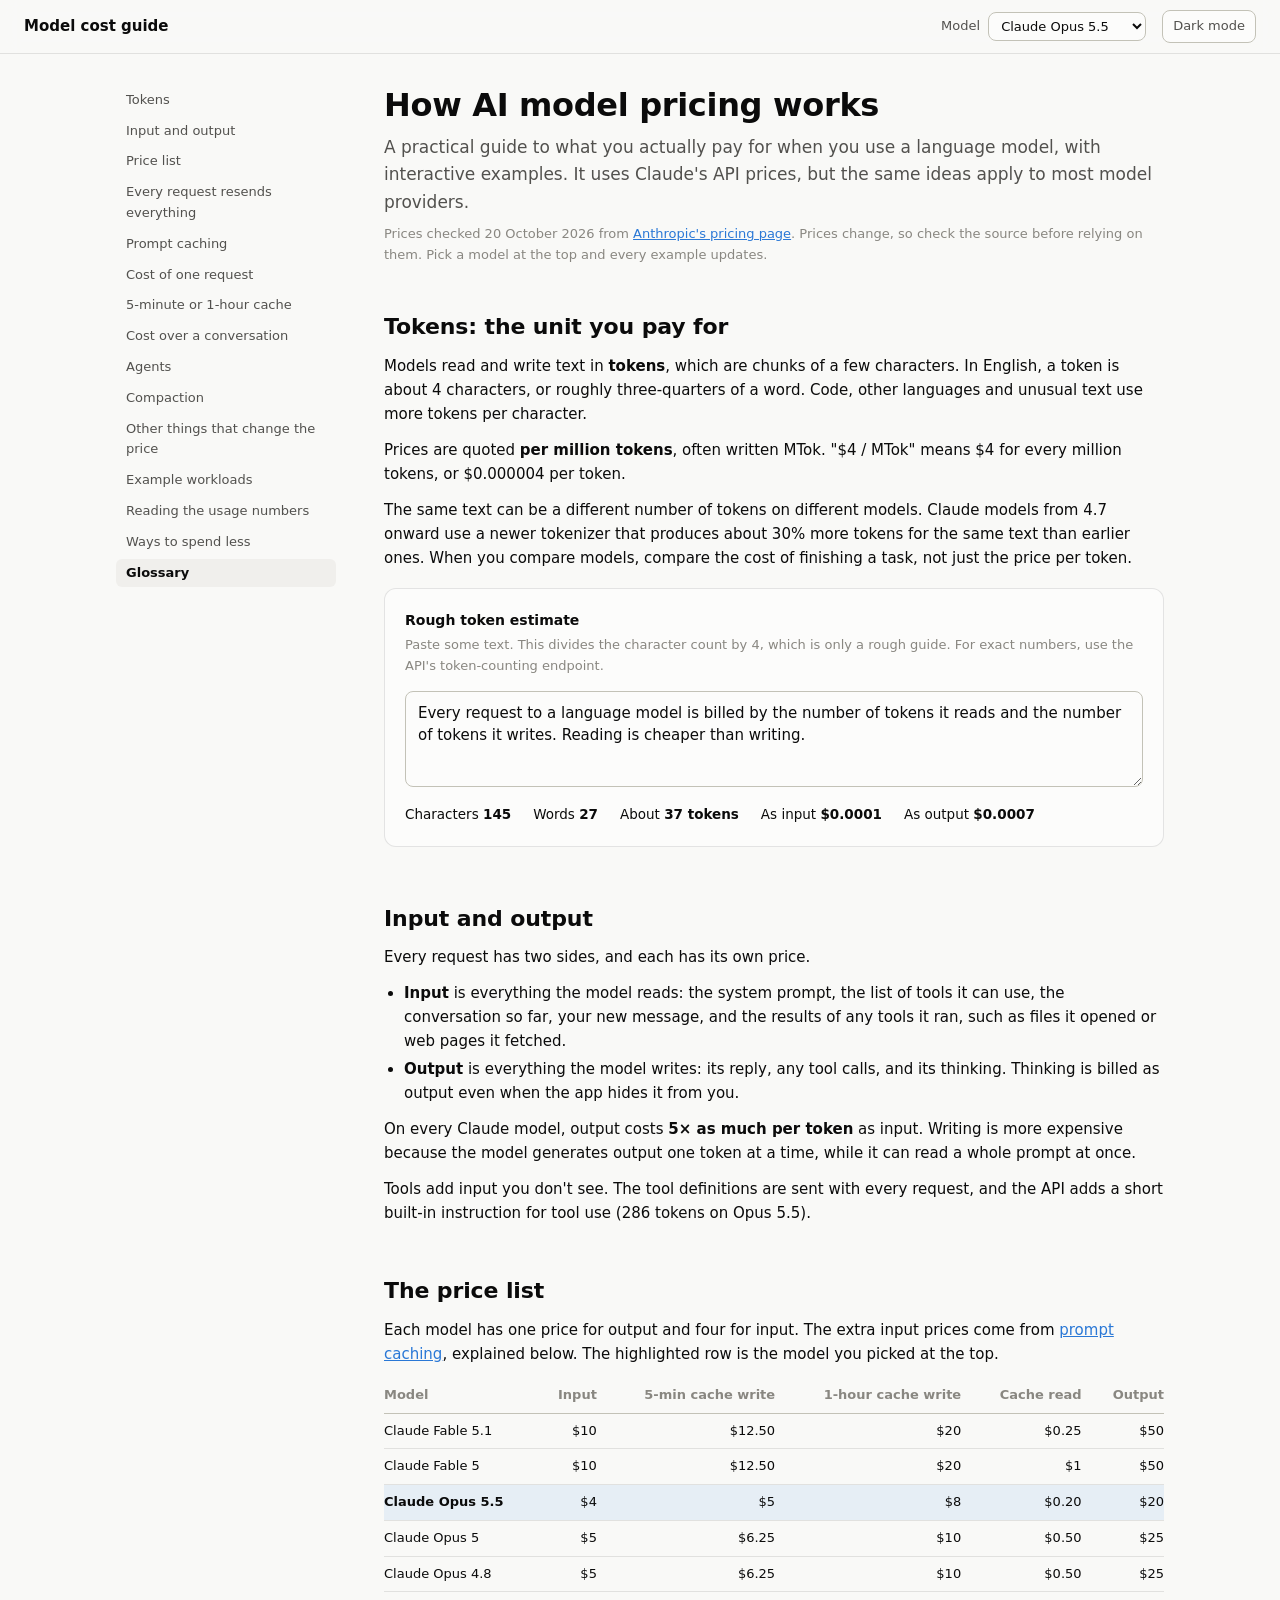
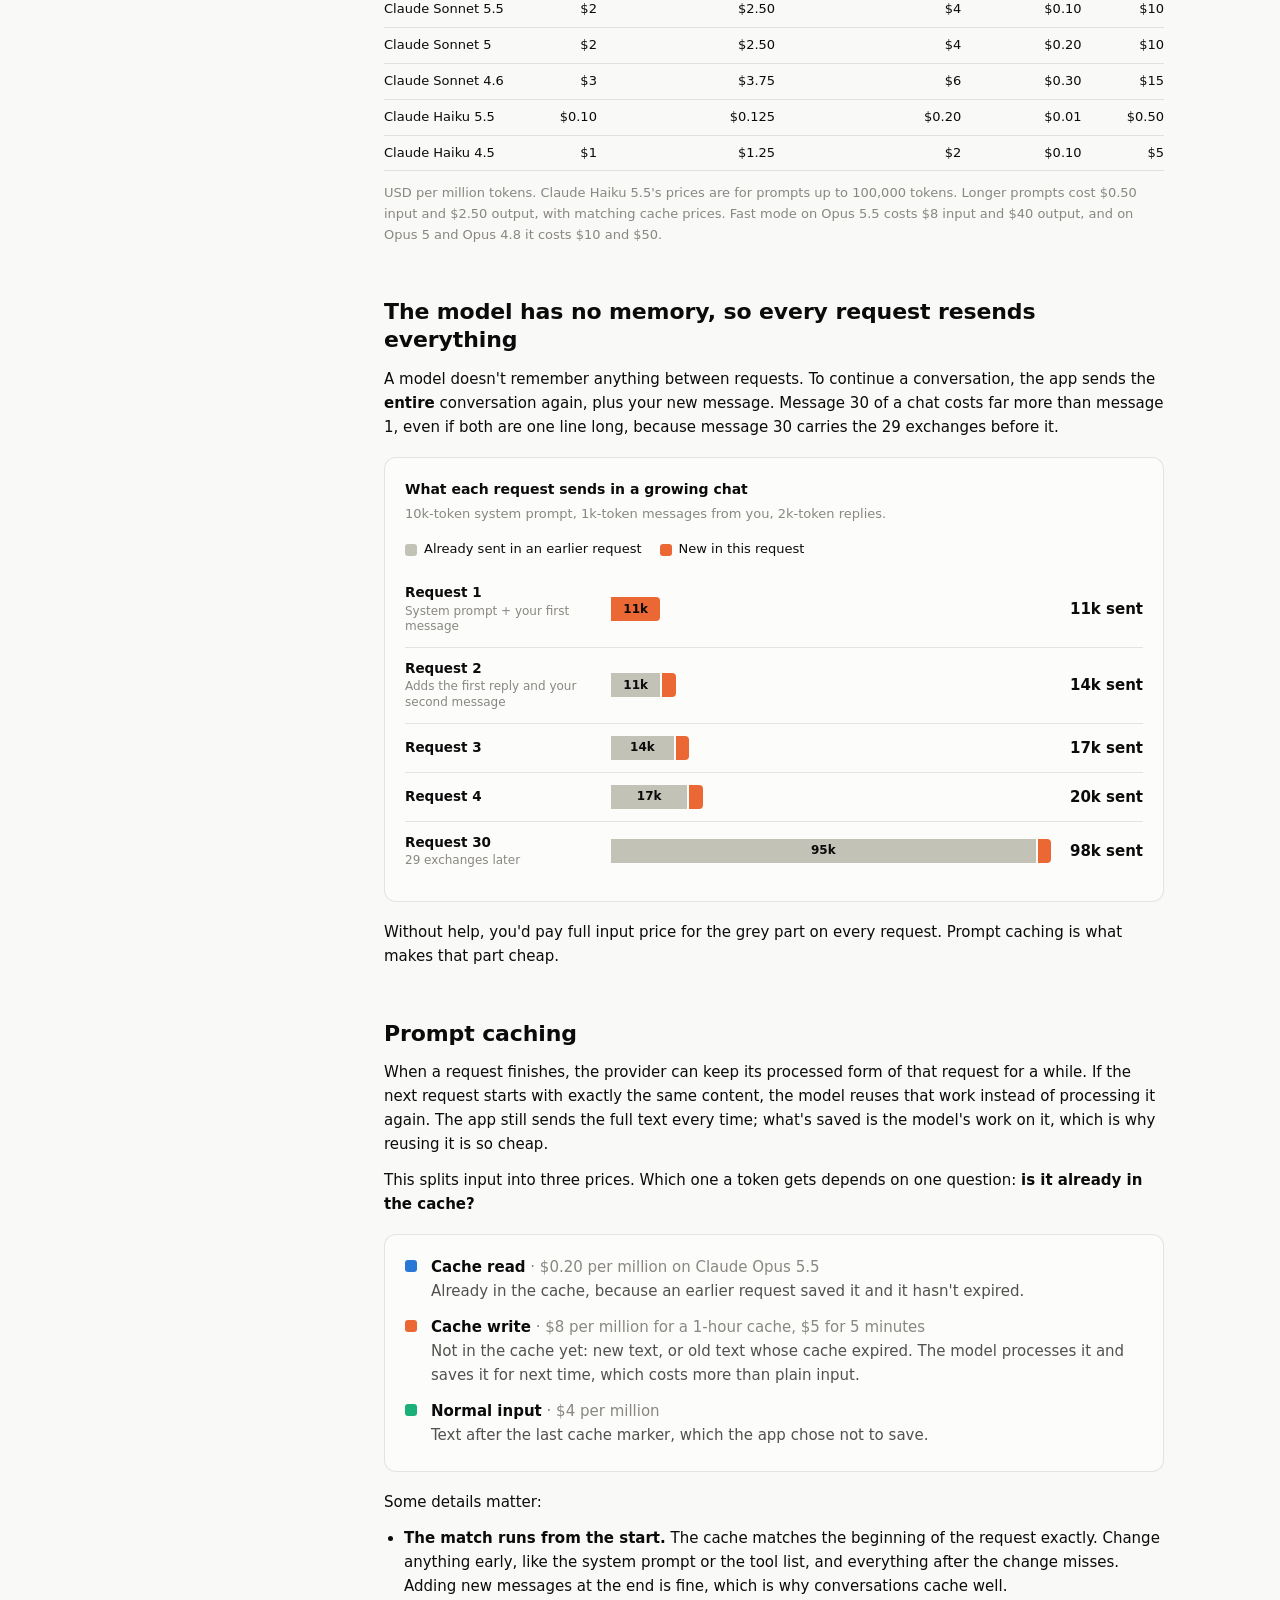
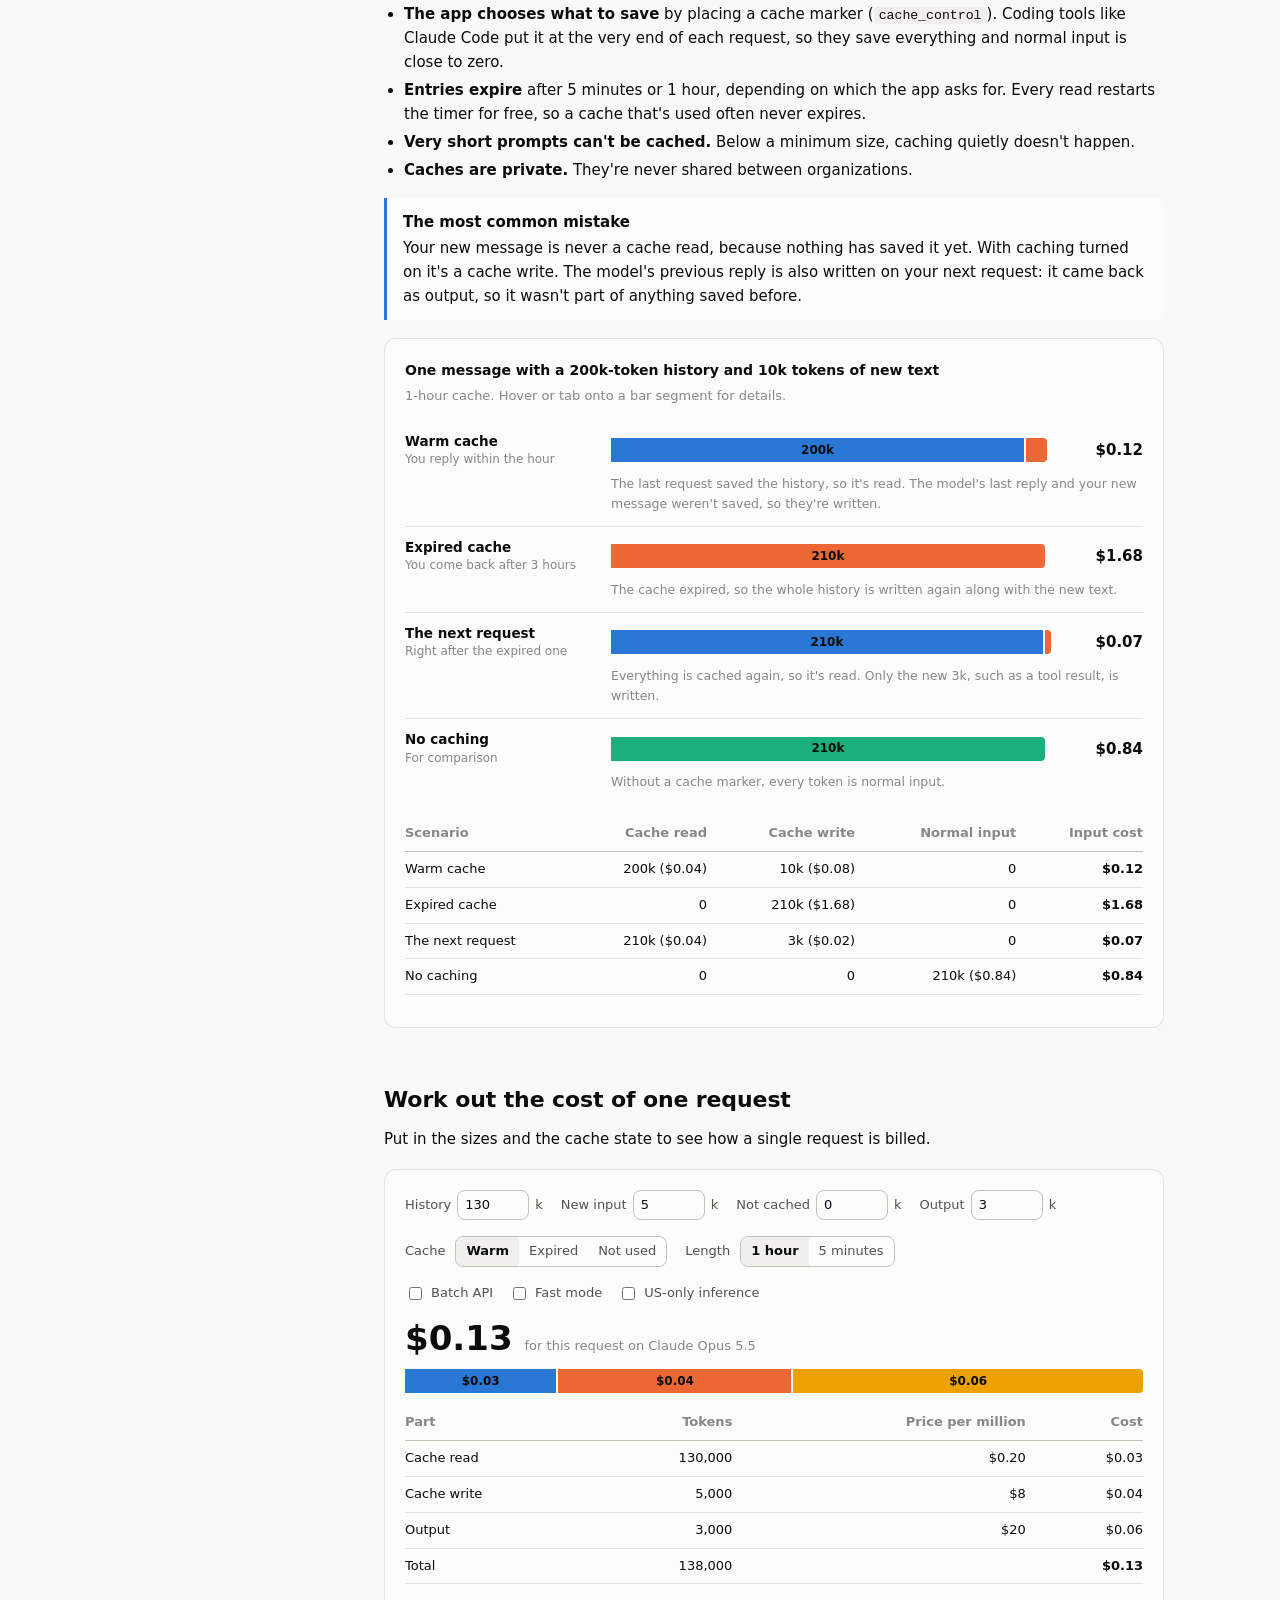
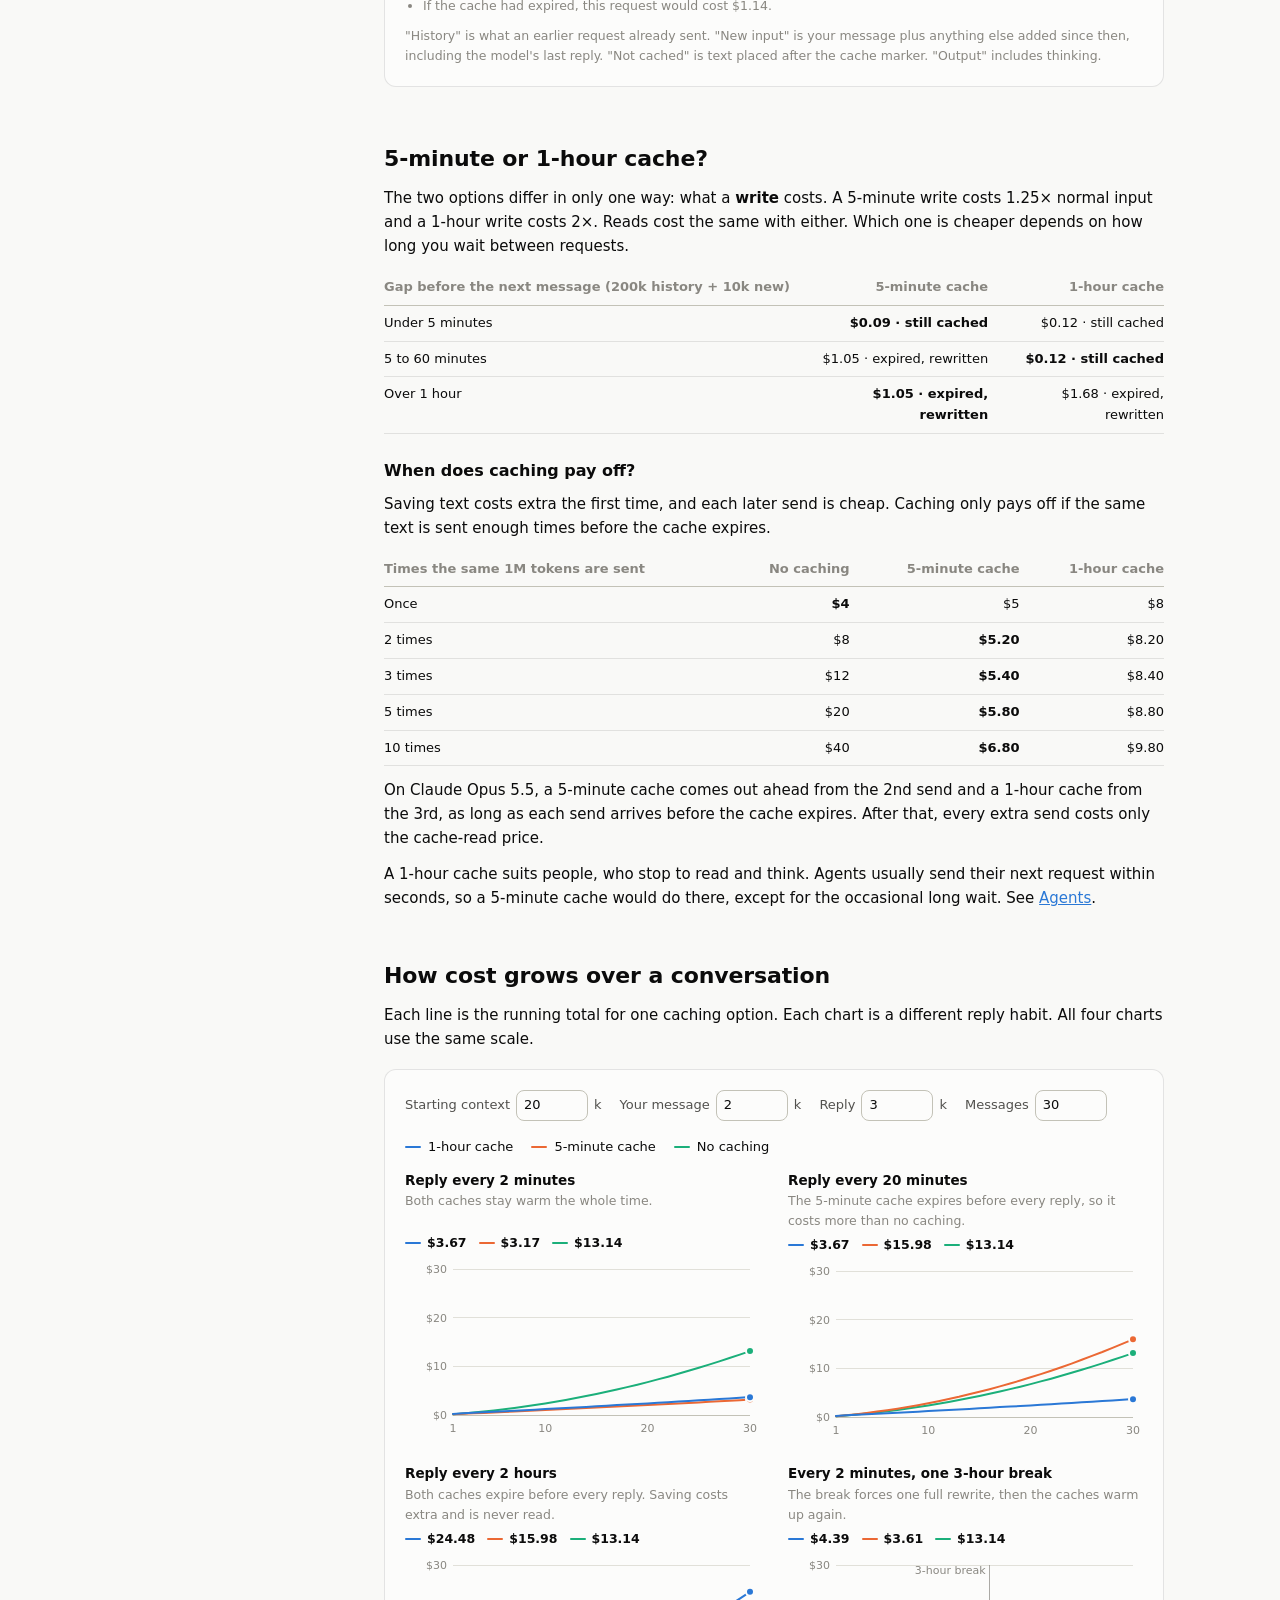
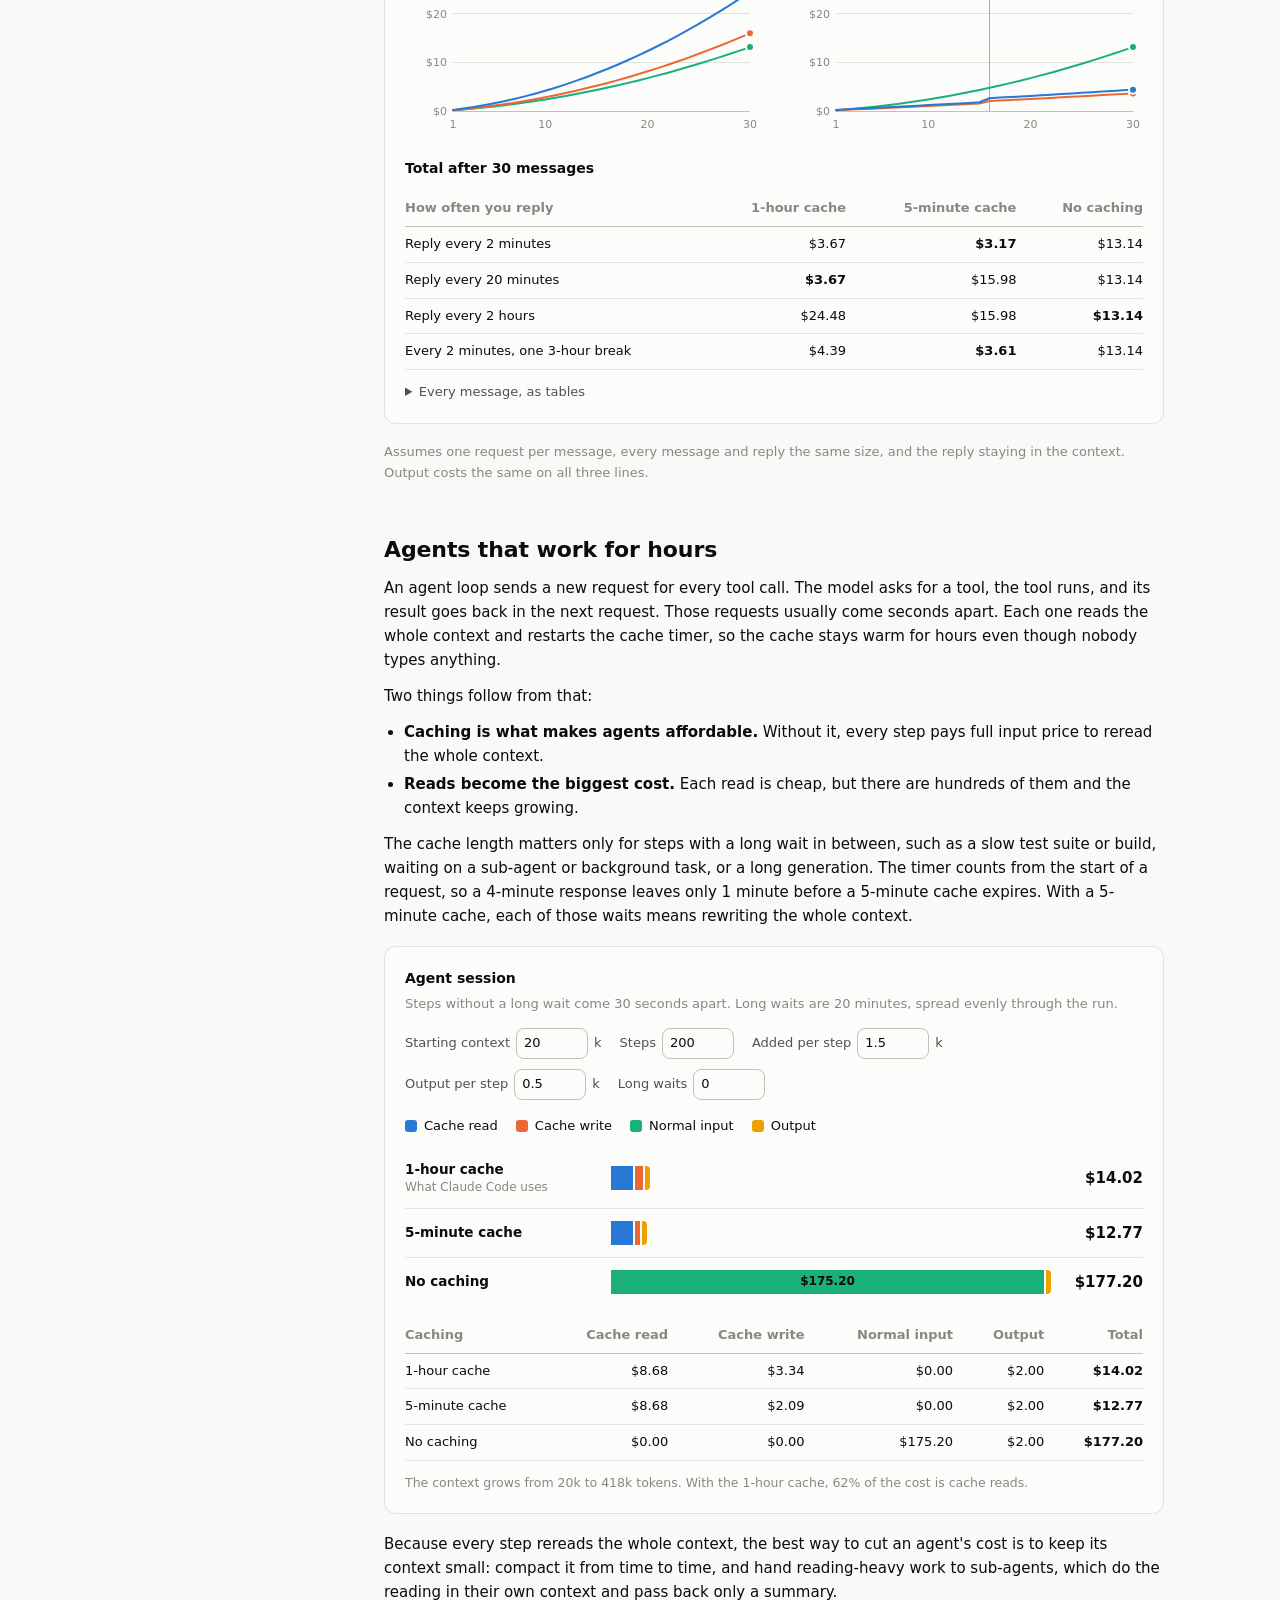
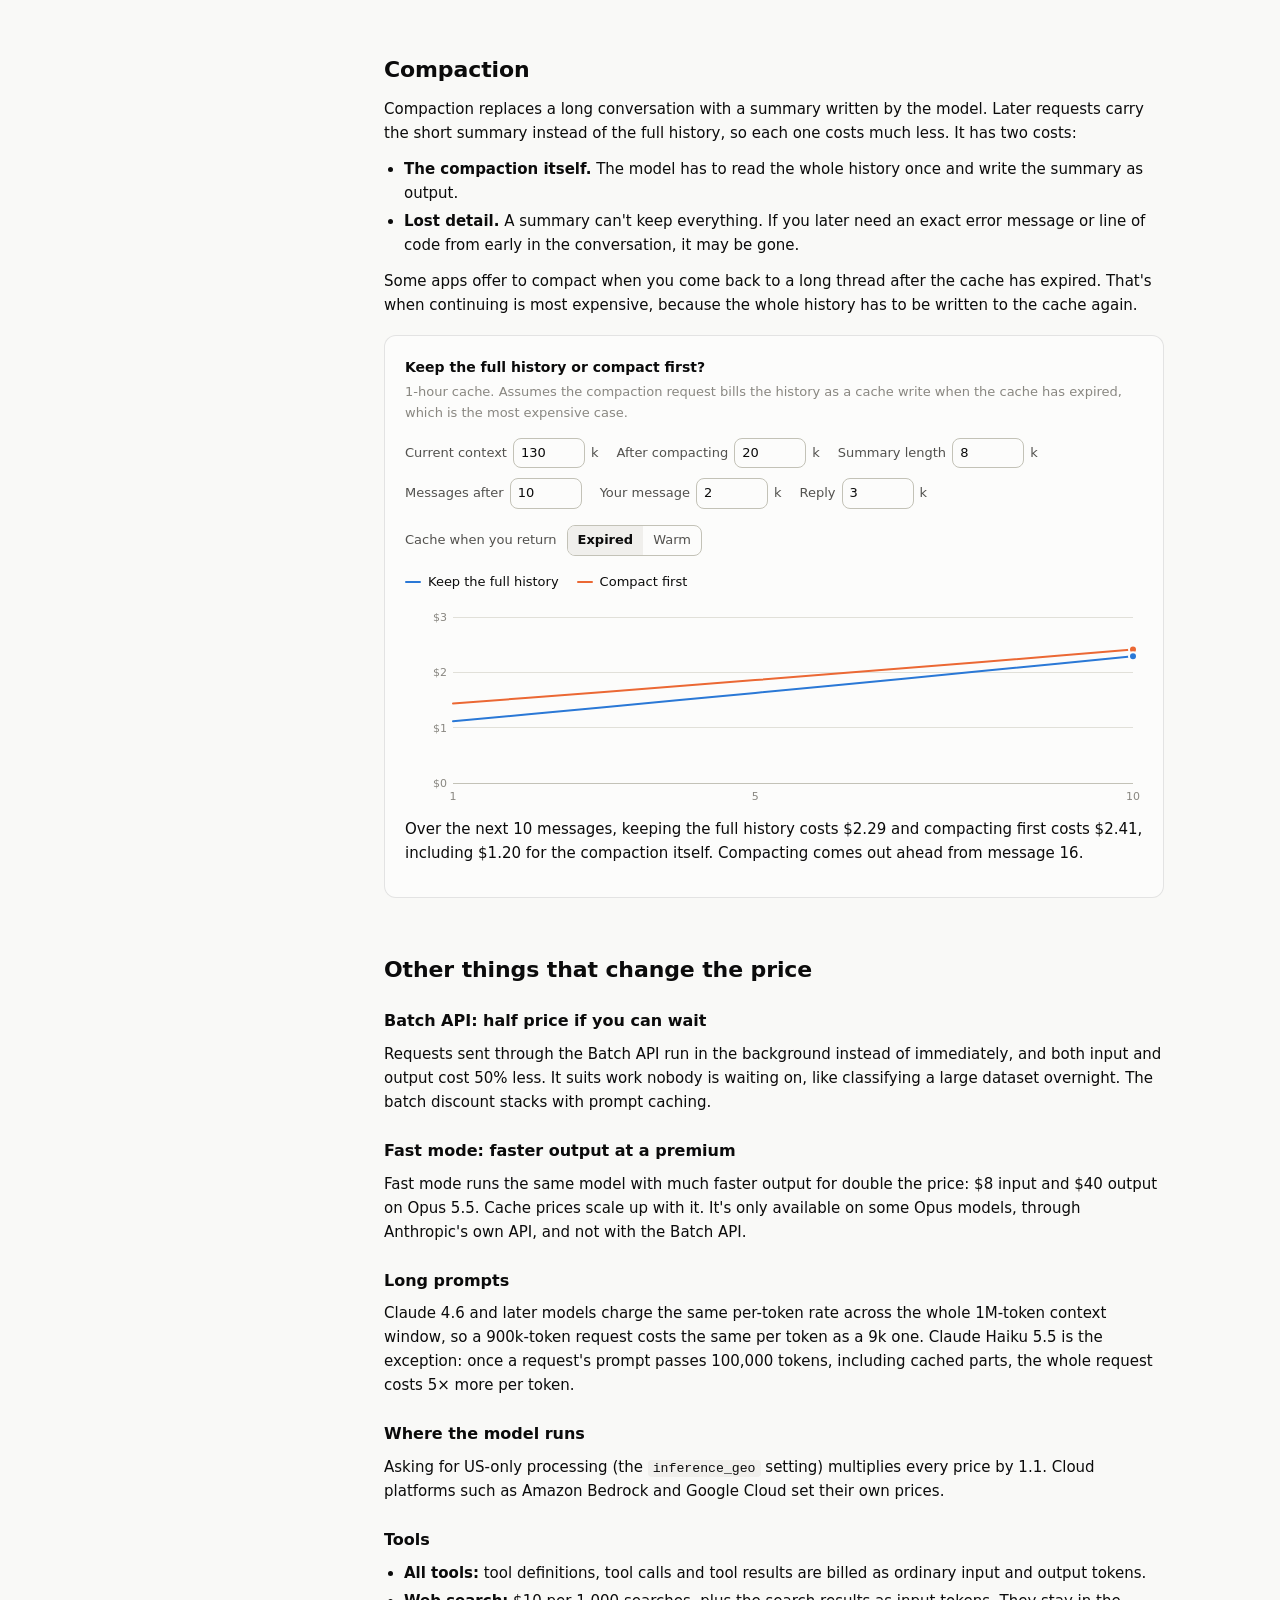
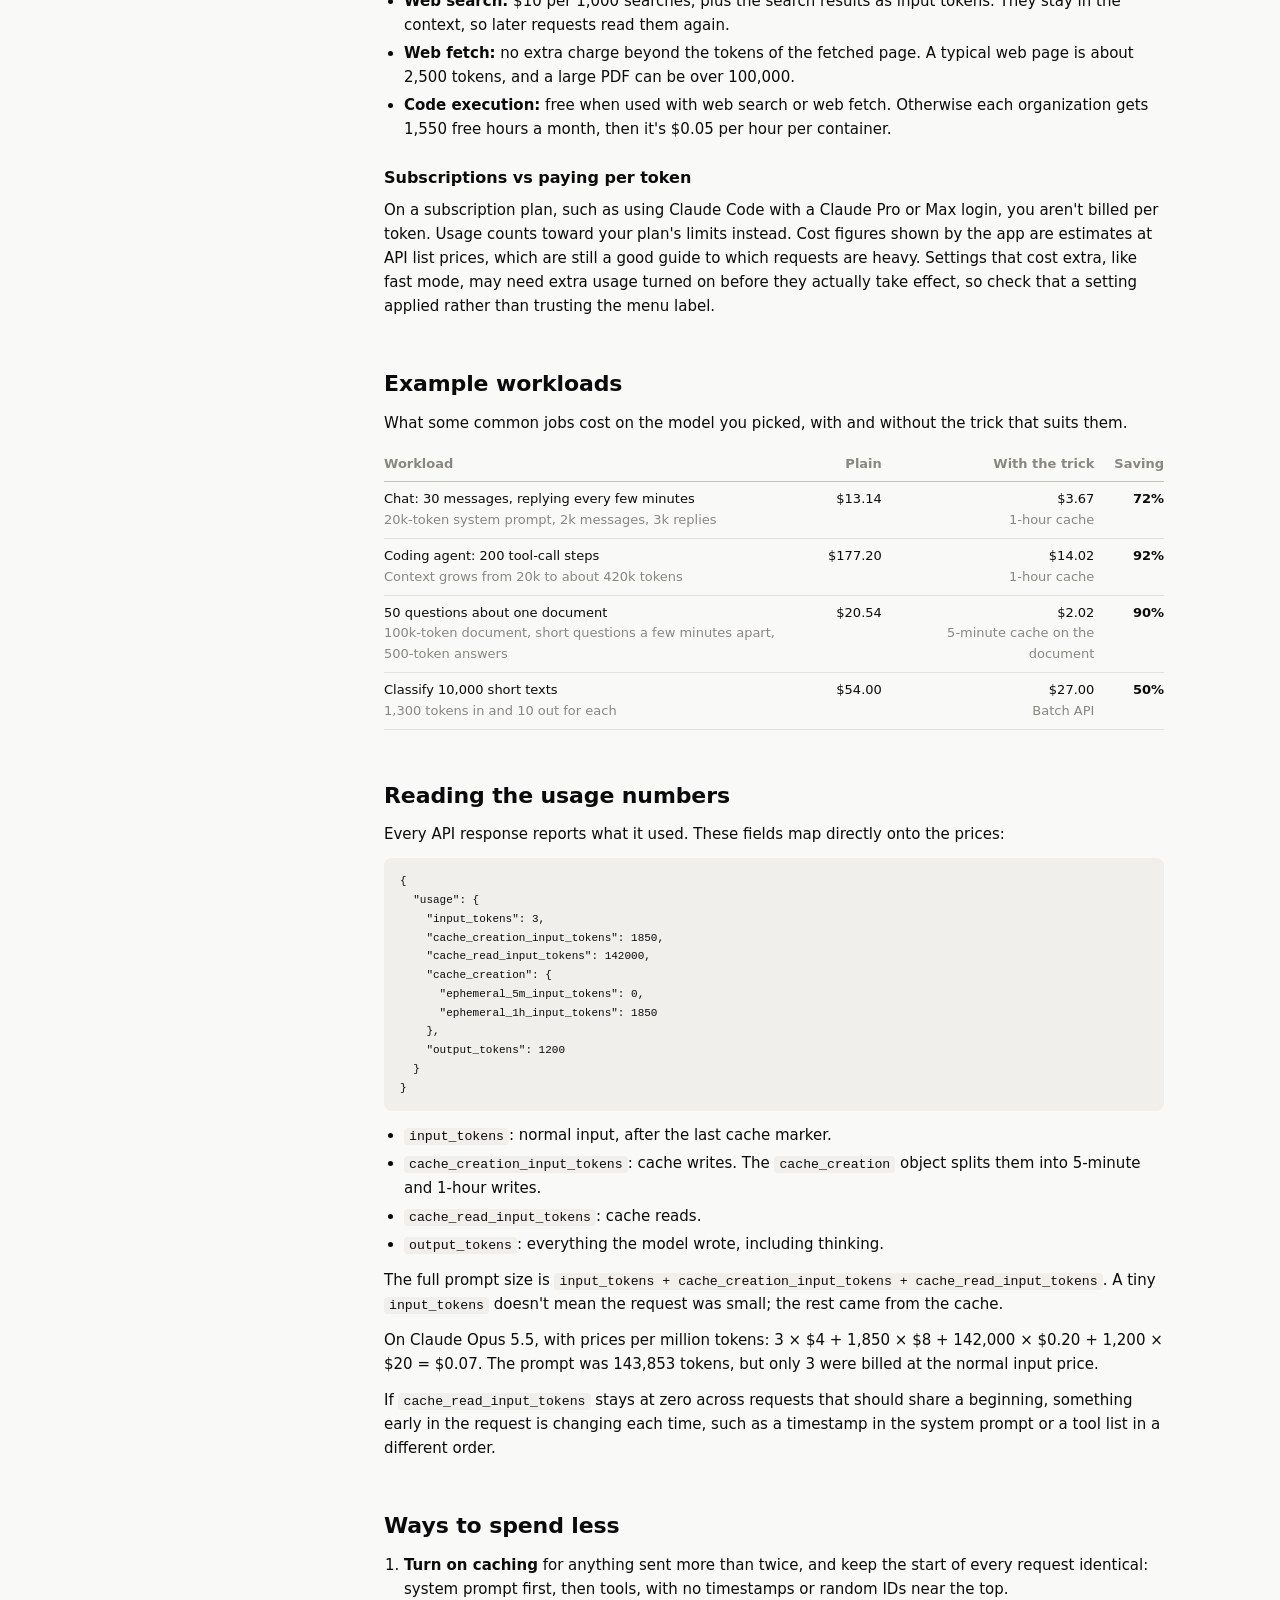
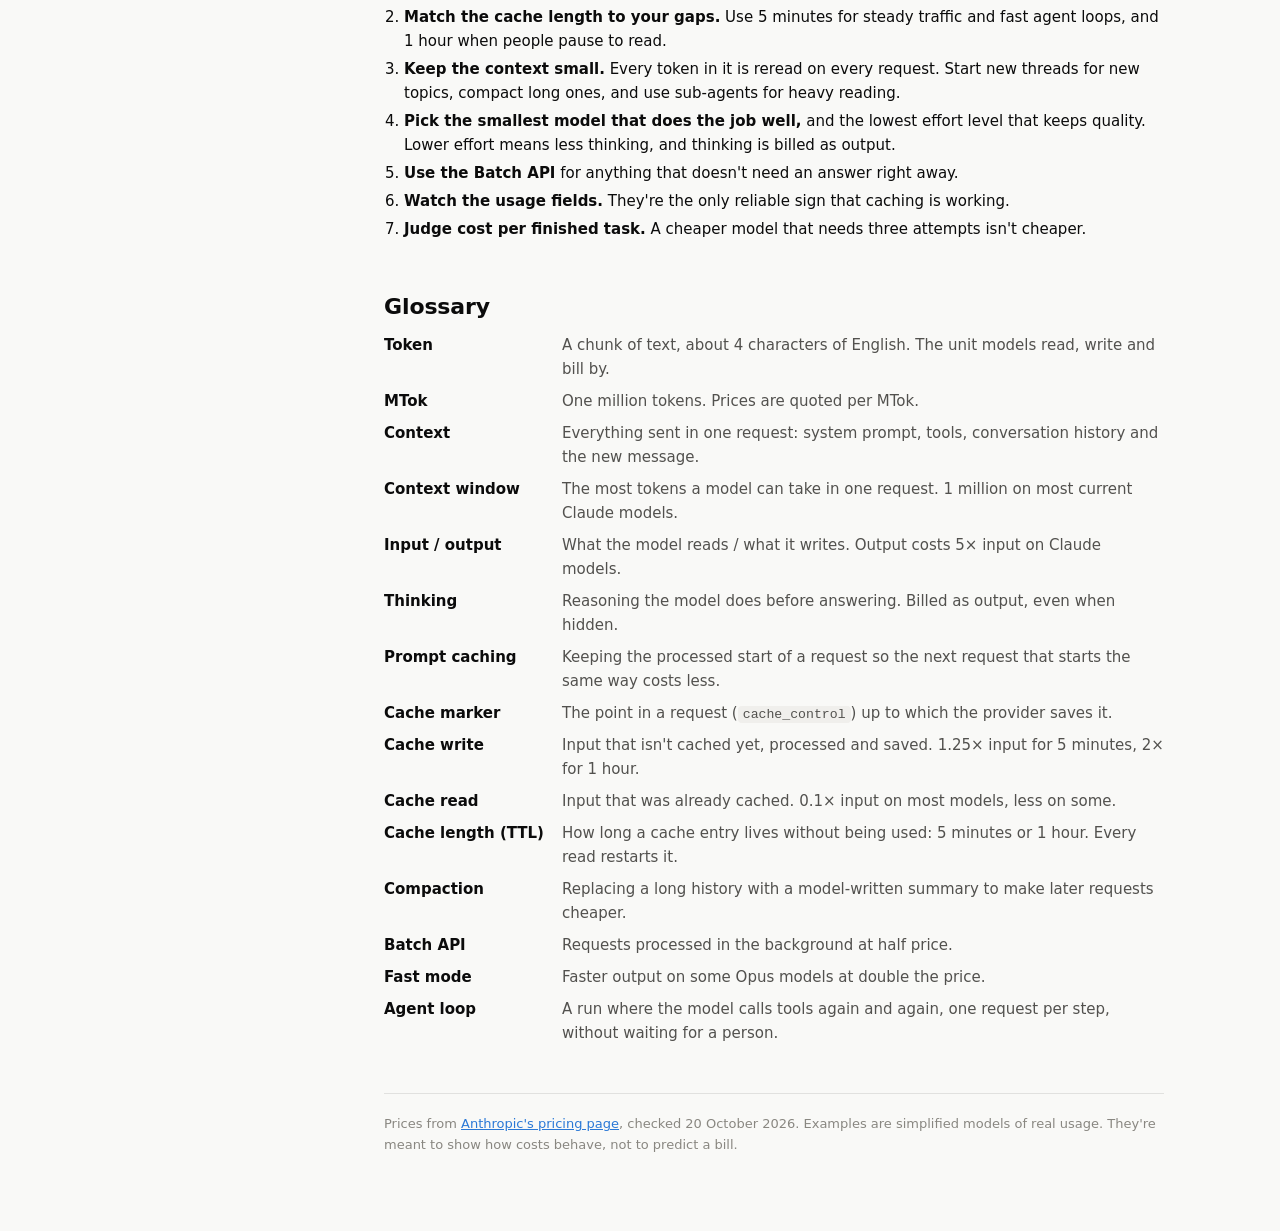
==== index.html @ ca7989c9 "Add interactive guide to how AI model pricing works A static web app that explains token pricing wit" ====
<!doctype html>
<html lang="en">
<head>
<meta charset="utf-8">
<meta name="viewport" content="width=device-width, initial-scale=1">
<title>Model cost guide: how AI model pricing works</title>
<meta name="description" content="An interactive guide to how AI model pricing works, using Claude's API prices: tokens, input and output, prompt caching, conversations, agents, compaction and more.">
<link rel="stylesheet" href="css/styles.css">
<script>
  // Apply a saved theme before first paint.
  try { const t = localStorage.getItem("mcg-theme"); if (t) document.documentElement.dataset.theme = t; } catch (e) {}
</script>
</head>
<body>

<header class="topbar">
  <a class="brand" href="#top">Model cost guide</a>
  <label>Model <select id="model-select" aria-label="Model used in every example"></select></label>
  <button class="icon-btn" id="theme-btn" type="button">Dark mode</button>
</header>

<div class="layout" id="top">
  <nav class="toc" aria-label="Sections">
    <ol>
      <li><a href="#tokens">Tokens</a></li>
      <li><a href="#input-output">Input and output</a></li>
      <li><a href="#prices">Price list</a></li>
      <li><a href="#resend">Every request resends everything</a></li>
      <li><a href="#caching">Prompt caching</a></li>
      <li><a href="#calculator">Cost of one request</a></li>
      <li><a href="#cache-length">5-minute or 1-hour cache</a></li>
      <li><a href="#conversation">Cost over a conversation</a></li>
      <li><a href="#agents">Agents</a></li>
      <li><a href="#compaction">Compaction</a></li>
      <li><a href="#other-costs">Other things that change the price</a></li>
      <li><a href="#examples">Example workloads</a></li>
      <li><a href="#usage">Reading the usage numbers</a></li>
      <li><a href="#save">Ways to spend less</a></li>
      <li><a href="#glossary">Glossary</a></li>
    </ol>
  </nav>

  <main>
    <div class="hero">
      <h1>How AI model pricing works</h1>
      <p>A practical guide to what you actually pay for when you use a language model, with interactive examples. It uses Claude's API prices, but the same ideas apply to most model providers.</p>
      <p class="meta">Prices checked <span id="checked-date"></span> from <a id="source-link" href="#">Anthropic's pricing page</a>. Prices change, so check the source before relying on them. Pick a model at the top and every example updates.</p>
    </div>

    <!-- Tokens -->
    <section id="tokens">
      <h2>Tokens: the unit you pay for</h2>
      <p>Models read and write text in <b>tokens</b>, which are chunks of a few characters. In English, a token is about 4 characters, or roughly three-quarters of a word. Code, other languages and unusual text use more tokens per character.</p>
      <p>Prices are quoted <b>per million tokens</b>, often written MTok. "$4 / MTok" means $4 for every million tokens, or $0.000004 per token.</p>
      <p>The same text can be a different number of tokens on different models. Claude models from 4.7 onward use a newer tokenizer that produces about 30% more tokens for the same text than earlier ones. When you compare models, compare the cost of finishing a task, not just the price per token.</p>
      <div class="panel">
        <p class="panel-title">Rough token estimate</p>
        <p class="panel-sub">Paste some text. This divides the character count by 4, which is only a rough guide. For exact numbers, use the API's token-counting endpoint.</p>
        <textarea id="tok-text" aria-label="Text to estimate">Every request to a language model is billed by the number of tokens it reads and the number of tokens it writes. Reading is cheaper than writing.</textarea>
        <div class="estimate" id="tok-out" aria-live="polite"></div>
      </div>
    </section>

    <!-- Input and output -->
    <section id="input-output">
      <h2>Input and output</h2>
      <p>Every request has two sides, and each has its own price.</p>
      <ul class="plain">
        <li><b>Input</b> is everything the model reads: the system prompt, the list of tools it can use, the conversation so far, your new message, and the results of any tools it ran, such as files it opened or web pages it fetched.</li>
        <li><b>Output</b> is everything the model writes: its reply, any tool calls, and its thinking. Thinking is billed as output even when the app hides it from you.</li>
      </ul>
      <p>On every Claude model, output costs <b>5× as much per token</b> as input. Writing is more expensive because the model generates output one token at a time, while it can read a whole prompt at once.</p>
      <p>Tools add input you don't see. The tool definitions are sent with every request, and the API adds a short built-in instruction for tool use (286 tokens on Opus 5.5).</p>
    </section>

    <!-- Prices -->
    <section id="prices">
      <h2>The price list</h2>
      <p>Each model has one price for output and four for input. The extra input prices come from <a href="#caching">prompt caching</a>, explained below. The highlighted row is the model you picked at the top.</p>
      <div class="table-wrap">
        <table aria-label="Claude API prices per million tokens">
          <thead><tr><th>Model</th><th>Input</th><th>5-min cache write</th><th>1-hour cache write</th><th>Cache read</th><th>Output</th></tr></thead>
          <tbody id="price-body"></tbody>
        </table>
      </div>
      <p class="muted" style="font-size:13px">USD per million tokens. Claude Haiku 5.5's prices are for prompts up to 100,000 tokens. Longer prompts cost $0.50 input and $2.50 output, with matching cache prices. Fast mode on Opus 5.5 costs $8 input and $40 output, and on Opus 5 and Opus 4.8 it costs $10 and $50.</p>
    </section>

    <!-- Resend -->
    <section id="resend">
      <h2>The model has no memory, so every request resends everything</h2>
      <p>A model doesn't remember anything between requests. To continue a conversation, the app sends the <b>entire</b> conversation again, plus your new message. Message 30 of a chat costs far more than message 1, even if both are one line long, because message 30 carries the 29 exchanges before it.</p>
      <div class="panel">
        <p class="panel-title">What each request sends in a growing chat</p>
        <p class="panel-sub">10k-token system prompt, 1k-token messages from you, 2k-token replies.</p>
        <div class="legend">
          <span><i class="key-rect" style="background:var(--before)"></i>Already sent in an earlier request</span>
          <span><i class="key-rect" style="background:var(--c-new)"></i>New in this request</span>
        </div>
        <div class="bar-rows" id="resend-bars"></div>
      </div>
      <p>Without help, you'd pay full input price for the grey part on every request. Prompt caching is what makes that part cheap.</p>
    </section>

    <!-- Caching -->
    <section id="caching">
      <h2>Prompt caching</h2>
      <p>When a request finishes, the provider can keep its processed form of that request for a while. If the next request starts with exactly the same content, the model reuses that work instead of processing it again. The app still sends the full text every time; what's saved is the model's work on it, which is why reusing it is so cheap.</p>
      <p>This splits input into three prices. Which one a token gets depends on one question: <b>is it already in the cache?</b></p>
      <div class="panel">
        <ul class="rules">
          <li><i class="key-rect" style="background:var(--c-read)"></i><div><b>Cache read</b> <span class="muted num" data-rate="read"></span><br><span class="ink-2">Already in the cache, because an earlier request saved it and it hasn't expired.</span></div></li>
          <li><i class="key-rect" style="background:var(--c-write)"></i><div><b>Cache write</b> <span class="muted num" data-rate="w1"></span><br><span class="ink-2">Not in the cache yet: new text, or old text whose cache expired. The model processes it and saves it for next time, which costs more than plain input.</span></div></li>
          <li><i class="key-rect" style="background:var(--c-normal)"></i><div><b>Normal input</b> <span class="muted num" data-rate="input"></span><br><span class="ink-2">Text after the last cache marker, which the app chose not to save.</span></div></li>
        </ul>
      </div>
      <p>Some details matter:</p>
      <ul class="plain">
        <li><b>The match runs from the start.</b> The cache matches the beginning of the request exactly. Change anything early, like the system prompt or the tool list, and everything after the change misses. Adding new messages at the end is fine, which is why conversations cache well.</li>
        <li><b>The app chooses what to save</b> by placing a cache marker (<code>cache_control</code>). Coding tools like Claude Code put it at the very end of each request, so they save everything and normal input is close to zero.</li>
        <li><b>Entries expire</b> after 5 minutes or 1 hour, depending on which the app asks for. Every read restarts the timer for free, so a cache that's used often never expires.</li>
        <li><b>Very short prompts can't be cached.</b> Below a minimum size, caching quietly doesn't happen.</li>
        <li><b>Caches are private.</b> They're never shared between organizations.</li>
      </ul>
      <div class="callout">
        <strong>The most common mistake</strong>
        Your new message is never a cache read, because nothing has saved it yet. With caching turned on it's a cache write. The model's previous reply is also written on your next request: it came back as output, so it wasn't part of anything saved before.
      </div>
      <div class="panel">
        <p class="panel-title">One message with a 200k-token history and 10k tokens of new text</p>
        <p class="panel-sub">1-hour cache. Hover or tab onto a bar segment for details.</p>
        <div class="bar-rows" id="scenario-bars"></div>
        <div class="table-wrap">
          <table aria-label="Token split and cost per scenario">
            <thead><tr><th>Scenario</th><th>Cache read</th><th>Cache write</th><th>Normal input</th><th>Input cost</th></tr></thead>
            <tbody id="scenario-body"></tbody>
          </table>
        </div>
      </div>
    </section>

    <!-- Calculator -->
    <section id="calculator">
      <h2>Work out the cost of one request</h2>
      <p>Put in the sizes and the cache state to see how a single request is billed.</p>
      <div class="panel">
        <div class="controls">
          <label>History <input type="number" id="calc-history" value="130" min="0" max="1000" step="10"> k</label>
          <label>New input <input type="number" id="calc-new" value="5" min="0" max="1000" step="1"> k</label>
          <label>Not cached <input type="number" id="calc-tail" value="0" min="0" max="1000" step="1"> k</label>
          <label>Output <input type="number" id="calc-output" value="3" min="0" max="128" step="1"> k</label>
        </div>
        <div class="controls">
          <fieldset><legend>Cache</legend>
            <span class="seg-btns">
              <label><input type="radio" name="calc-state" value="warm" checked><span>Warm</span></label>
              <label><input type="radio" name="calc-state" value="expired"><span>Expired</span></label>
              <label><input type="radio" name="calc-state" value="none"><span>Not used</span></label>
            </span>
          </fieldset>
          <fieldset><legend>Length</legend>
            <span class="seg-btns">
              <label><input type="radio" name="calc-ttl" value="1h" checked><span>1 hour</span></label>
              <label><input type="radio" name="calc-ttl" value="5m"><span>5 minutes</span></label>
            </span>
          </fieldset>
        </div>
        <div class="controls checks">
          <label><input type="checkbox" id="calc-batch"> Batch API</label>
          <label><input type="checkbox" id="calc-fast"> Fast mode</label>
          <label><input type="checkbox" id="calc-us"> US-only inference</label>
        </div>
        <div class="result"><span class="big num" id="calc-total"></span><span class="big-label" id="calc-label"></span></div>
        <div id="calc-bar"></div>
        <div class="table-wrap">
          <table aria-label="Cost breakdown">
            <thead><tr><th>Part</th><th>Tokens</th><th>Price per million</th><th>Cost</th></tr></thead>
            <tbody id="calc-body"></tbody>
          </table>
        </div>
        <ul class="notes" id="calc-notes"></ul>
        <p class="muted" style="font-size:12.5px;margin:10px 0 0">"History" is what an earlier request already sent. "New input" is your message plus anything else added since then, including the model's last reply. "Not cached" is text placed after the cache marker. "Output" includes thinking.</p>
      </div>
    </section>

    <!-- Cache length -->
    <section id="cache-length">
      <h2>5-minute or 1-hour cache?</h2>
      <p>The two options differ in only one way: what a <b>write</b> costs. A 5-minute write costs 1.25× normal input and a 1-hour write costs 2×. Reads cost the same with either. Which one is cheaper depends on how long you wait between requests.</p>
      <div class="table-wrap">
        <table aria-label="Cost by gap between messages">
          <thead><tr><th>Gap before the next message (200k history + 10k new)</th><th>5-minute cache</th><th>1-hour cache</th></tr></thead>
          <tbody id="gap-body"></tbody>
        </table>
      </div>
      <h3>When does caching pay off?</h3>
      <p>Saving text costs extra the first time, and each later send is cheap. Caching only pays off if the same text is sent enough times before the cache expires.</p>
      <div class="table-wrap">
        <table aria-label="Cost of sending the same million tokens several times">
          <thead><tr><th>Times the same 1M tokens are sent</th><th>No caching</th><th>5-minute cache</th><th>1-hour cache</th></tr></thead>
          <tbody id="breakeven-body"></tbody>
        </table>
      </div>
      <p id="breakeven-text"></p>
      <p>A 1-hour cache suits people, who stop to read and think. Agents usually send their next request within seconds, so a 5-minute cache would do there, except for the occasional long wait. See <a href="#agents">Agents</a>.</p>
    </section>

    <!-- Conversation -->
    <section id="conversation">
      <h2>How cost grows over a conversation</h2>
      <p>Each line is the running total for one caching option. Each chart is a different reply habit. All four charts use the same scale.</p>
      <div class="panel">
        <div class="controls">
          <label>Starting context <input type="number" id="conv-start" value="20" min="0" max="900" step="5"> k</label>
          <label>Your message <input type="number" id="conv-user" value="2" min="0.1" max="100" step="1"> k</label>
          <label>Reply <input type="number" id="conv-reply" value="3" min="0.1" max="100" step="1"> k</label>
          <label>Messages <input type="number" id="conv-n" value="30" min="2" max="200" step="5"></label>
        </div>
        <div class="legend">
          <span><i class="key-line" style="background:var(--c-h1)"></i>1-hour cache</span>
          <span><i class="key-line" style="background:var(--c-m5)"></i>5-minute cache</span>
          <span><i class="key-line" style="background:var(--c-none)"></i>No caching</span>
        </div>
        <div class="multiples" id="conv-charts"></div>
        <h3 id="conv-sum-h" style="font-size:14px"></h3>
        <div class="table-wrap">
          <table aria-labelledby="conv-sum-h">
            <thead><tr><th>How often you reply</th><th>1-hour cache</th><th>5-minute cache</th><th>No caching</th></tr></thead>
            <tbody id="conv-body"></tbody>
          </table>
        </div>
        <details><summary>Every message, as tables</summary><div id="conv-detail"></div></details>
      </div>
      <p class="muted" style="font-size:13px">Assumes one request per message, every message and reply the same size, and the reply staying in the context. Output costs the same on all three lines.</p>
    </section>

    <!-- Agents -->
    <section id="agents">
      <h2>Agents that work for hours</h2>
      <p>An agent loop sends a new request for every tool call. The model asks for a tool, the tool runs, and its result goes back in the next request. Those requests usually come seconds apart. Each one reads the whole context and restarts the cache timer, so the cache stays warm for hours even though nobody types anything.</p>
      <p>Two things follow from that:</p>
      <ul class="plain">
        <li><b>Caching is what makes agents affordable.</b> Without it, every step pays full input price to reread the whole context.</li>
        <li><b>Reads become the biggest cost.</b> Each read is cheap, but there are hundreds of them and the context keeps growing.</li>
      </ul>
      <p>The cache length matters only for steps with a long wait in between, such as a slow test suite or build, waiting on a sub-agent or background task, or a long generation. The timer counts from the start of a request, so a 4-minute response leaves only 1 minute before a 5-minute cache expires. With a 5-minute cache, each of those waits means rewriting the whole context.</p>
      <div class="panel">
        <p class="panel-title">Agent session</p>
        <p class="panel-sub">Steps without a long wait come 30 seconds apart. Long waits are 20 minutes, spread evenly through the run.</p>
        <div class="controls">
          <label>Starting context <input type="number" id="ag-start" value="20" min="0" max="900" step="5"> k</label>
          <label>Steps <input type="number" id="ag-steps" value="200" min="2" max="2000" step="10"></label>
          <label>Added per step <input type="number" id="ag-add" value="1.5" min="0" max="100" step="0.5"> k</label>
          <label>Output per step <input type="number" id="ag-out" value="0.5" min="0" max="64" step="0.5"> k</label>
          <label>Long waits <input type="number" id="ag-waits" value="0" min="0" max="500" step="1"></label>
        </div>
        <div class="legend">
          <span><i class="key-rect" style="background:var(--c-read)"></i>Cache read</span>
          <span><i class="key-rect" style="background:var(--c-write)"></i>Cache write</span>
          <span><i class="key-rect" style="background:var(--c-normal)"></i>Normal input</span>
          <span><i class="key-rect" style="background:var(--c-output)"></i>Output</span>
        </div>
        <div class="bar-rows" id="agent-bars"></div>
        <div class="table-wrap">
          <table aria-label="Agent session cost by caching option">
            <thead><tr><th>Caching</th><th>Cache read</th><th>Cache write</th><th>Normal input</th><th>Output</th><th>Total</th></tr></thead>
            <tbody id="agent-body"></tbody>
          </table>
        </div>
        <p class="muted" style="font-size:12.5px;margin:0" id="agent-note"></p>
      </div>
      <p>Because every step rereads the whole context, the best way to cut an agent's cost is to keep its context small: compact it from time to time, and hand reading-heavy work to sub-agents, which do the reading in their own context and pass back only a summary.</p>
    </section>

    <!-- Compaction -->
    <section id="compaction">
      <h2>Compaction</h2>
      <p>Compaction replaces a long conversation with a summary written by the model. Later requests carry the short summary instead of the full history, so each one costs much less. It has two costs:</p>
      <ul class="plain">
        <li><b>The compaction itself.</b> The model has to read the whole history once and write the summary as output.</li>
        <li><b>Lost detail.</b> A summary can't keep everything. If you later need an exact error message or line of code from early in the conversation, it may be gone.</li>
      </ul>
      <p>Some apps offer to compact when you come back to a long thread after the cache has expired. That's when continuing is most expensive, because the whole history has to be written to the cache again.</p>
      <div class="panel">
        <p class="panel-title">Keep the full history or compact first?</p>
        <p class="panel-sub">1-hour cache. Assumes the compaction request bills the history as a cache write when the cache has expired, which is the most expensive case.</p>
        <div class="controls">
          <label>Current context <input type="number" id="cp-history" value="130" min="1" max="1000" step="10"> k</label>
          <label>After compacting <input type="number" id="cp-after" value="20" min="1" max="500" step="5"> k</label>
          <label>Summary length <input type="number" id="cp-summary" value="8" min="0" max="64" step="1"> k</label>
          <label>Messages after <input type="number" id="cp-n" value="10" min="1" max="200" step="1"></label>
          <label>Your message <input type="number" id="cp-user" value="2" min="0.1" max="100" step="1"> k</label>
          <label>Reply <input type="number" id="cp-reply" value="3" min="0.1" max="100" step="1"> k</label>
        </div>
        <div class="controls">
          <fieldset><legend>Cache when you return</legend>
            <span class="seg-btns">
              <label><input type="radio" name="cp-state" value="expired" checked><span>Expired</span></label>
              <label><input type="radio" name="cp-state" value="warm"><span>Warm</span></label>
            </span>
          </fieldset>
        </div>
        <div class="legend">
          <span><i class="key-line" style="background:var(--c-keep)"></i>Keep the full history</span>
          <span><i class="key-line" style="background:var(--c-compact)"></i>Compact first</span>
        </div>
        <div class="plot" id="cp-chart"></div>
        <p id="cp-text" style="margin-top:12px"></p>
      </div>
    </section>

    <!-- Other costs -->
    <section id="other-costs">
      <h2>Other things that change the price</h2>
      <h3>Batch API: half price if you can wait</h3>
      <p>Requests sent through the Batch API run in the background instead of immediately, and both input and output cost 50% less. It suits work nobody is waiting on, like classifying a large dataset overnight. The batch discount stacks with prompt caching.</p>
      <h3>Fast mode: faster output at a premium</h3>
      <p>Fast mode runs the same model with much faster output for double the price: $8 input and $40 output on Opus 5.5. Cache prices scale up with it. It's only available on some Opus models, through Anthropic's own API, and not with the Batch API.</p>
      <h3>Long prompts</h3>
      <p>Claude 4.6 and later models charge the same per-token rate across the whole 1M-token context window, so a 900k-token request costs the same per token as a 9k one. Claude Haiku 5.5 is the exception: once a request's prompt passes 100,000 tokens, including cached parts, the whole request costs 5× more per token.</p>
      <h3>Where the model runs</h3>
      <p>Asking for US-only processing (the <code>inference_geo</code> setting) multiplies every price by 1.1. Cloud platforms such as Amazon Bedrock and Google Cloud set their own prices.</p>
      <h3>Tools</h3>
      <ul class="plain">
        <li><b>All tools:</b> tool definitions, tool calls and tool results are billed as ordinary input and output tokens.</li>
        <li><b>Web search:</b> $10 per 1,000 searches, plus the search results as input tokens. They stay in the context, so later requests read them again.</li>
        <li><b>Web fetch:</b> no extra charge beyond the tokens of the fetched page. A typical web page is about 2,500 tokens, and a large PDF can be over 100,000.</li>
        <li><b>Code execution:</b> free when used with web search or web fetch. Otherwise each organization gets 1,550 free hours a month, then it's $0.05 per hour per container.</li>
      </ul>
      <h3>Subscriptions vs paying per token</h3>
      <p>On a subscription plan, such as using Claude Code with a Claude Pro or Max login, you aren't billed per token. Usage counts toward your plan's limits instead. Cost figures shown by the app are estimates at API list prices, which are still a good guide to which requests are heavy. Settings that cost extra, like fast mode, may need extra usage turned on before they actually take effect, so check that a setting applied rather than trusting the menu label.</p>
    </section>

    <!-- Examples -->
    <section id="examples">
      <h2>Example workloads</h2>
      <p>What some common jobs cost on the model you picked, with and without the trick that suits them.</p>
      <div class="table-wrap">
        <table aria-label="Example workload costs">
          <thead><tr><th class="wrap">Workload</th><th>Plain</th><th>With the trick</th><th>Saving</th></tr></thead>
          <tbody id="examples-body"></tbody>
        </table>
      </div>
    </section>

    <!-- Usage -->
    <section id="usage">
      <h2>Reading the usage numbers</h2>
      <p>Every API response reports what it used. These fields map directly onto the prices:</p>
      <pre><code id="usage-json"></code></pre>
      <ul class="plain" style="margin-top:12px">
        <li><code>input_tokens</code>: normal input, after the last cache marker.</li>
        <li><code>cache_creation_input_tokens</code>: cache writes. The <code>cache_creation</code> object splits them into 5-minute and 1-hour writes.</li>
        <li><code>cache_read_input_tokens</code>: cache reads.</li>
        <li><code>output_tokens</code>: everything the model wrote, including thinking.</li>
      </ul>
      <p>The full prompt size is <code>input_tokens + cache_creation_input_tokens + cache_read_input_tokens</code>. A tiny <code>input_tokens</code> doesn't mean the request was small; the rest came from the cache.</p>
      <p id="usage-math"></p>
      <p>If <code>cache_read_input_tokens</code> stays at zero across requests that should share a beginning, something early in the request is changing each time, such as a timestamp in the system prompt or a tool list in a different order.</p>
    </section>

    <!-- Save -->
    <section id="save">
      <h2>Ways to spend less</h2>
      <ol class="plain">
        <li><b>Turn on caching</b> for anything sent more than twice, and keep the start of every request identical: system prompt first, then tools, with no timestamps or random IDs near the top.</li>
        <li><b>Match the cache length to your gaps.</b> Use 5 minutes for steady traffic and fast agent loops, and 1 hour when people pause to read.</li>
        <li><b>Keep the context small.</b> Every token in it is reread on every request. Start new threads for new topics, compact long ones, and use sub-agents for heavy reading.</li>
        <li><b>Pick the smallest model that does the job well,</b> and the lowest effort level that keeps quality. Lower effort means less thinking, and thinking is billed as output.</li>
        <li><b>Use the Batch API</b> for anything that doesn't need an answer right away.</li>
        <li><b>Watch the usage fields.</b> They're the only reliable sign that caching is working.</li>
        <li><b>Judge cost per finished task.</b> A cheaper model that needs three attempts isn't cheaper.</li>
      </ol>
    </section>

    <!-- Glossary -->
    <section id="glossary">
      <h2>Glossary</h2>
      <dl class="glossary">
        <dt>Token</dt><dd>A chunk of text, about 4 characters of English. The unit models read, write and bill by.</dd>
        <dt>MTok</dt><dd>One million tokens. Prices are quoted per MTok.</dd>
        <dt>Context</dt><dd>Everything sent in one request: system prompt, tools, conversation history and the new message.</dd>
        <dt>Context window</dt><dd>The most tokens a model can take in one request. 1 million on most current Claude models.</dd>
        <dt>Input / output</dt><dd>What the model reads / what it writes. Output costs 5× input on Claude models.</dd>
        <dt>Thinking</dt><dd>Reasoning the model does before answering. Billed as output, even when hidden.</dd>
        <dt>Prompt caching</dt><dd>Keeping the processed start of a request so the next request that starts the same way costs less.</dd>
        <dt>Cache marker</dt><dd>The point in a request (<code>cache_control</code>) up to which the provider saves it.</dd>
        <dt>Cache write</dt><dd>Input that isn't cached yet, processed and saved. 1.25× input for 5 minutes, 2× for 1 hour.</dd>
        <dt>Cache read</dt><dd>Input that was already cached. 0.1× input on most models, less on some.</dd>
        <dt>Cache length (TTL)</dt><dd>How long a cache entry lives without being used: 5 minutes or 1 hour. Every read restarts it.</dd>
        <dt>Compaction</dt><dd>Replacing a long history with a model-written summary to make later requests cheaper.</dd>
        <dt>Batch API</dt><dd>Requests processed in the background at half price.</dd>
        <dt>Fast mode</dt><dd>Faster output on some Opus models at double the price.</dd>
        <dt>Agent loop</dt><dd>A run where the model calls tools again and again, one request per step, without waiting for a person.</dd>
      </dl>
    </section>

    <footer>
      <p>Prices from <a id="footer-source" href="#">Anthropic's pricing page</a>, checked <span id="footer-date"></span>. Examples are simplified models of real usage. They're meant to show how costs behave, not to predict a bill.</p>
    </footer>
  </main>
</div>

<script src="js/pricing.js"></script>
<script src="js/charts.js"></script>
<script src="js/app.js"></script>
</body>
</html>
---- css/styles.css ----
:root {
  color-scheme: light;
  --page: #f9f9f7;
  --surface: #fcfcfb;
  --sunken: #f0efec;
  --ink: #0b0b0b;
  --ink-2: #52514e;
  --muted: #898781;
  --gridline: #e1e0d9;
  --axis: #c3c2b7;
  --border: rgba(11, 11, 11, 0.1);
  --ring: #2a78d6;
  --s1: #2a78d6;
  --s2: #eb6834;
  --s3: #1baf7a;
  --s4: #eda100;
  --before: #c3c2b7;
  --radius: 12px;
  --font: system-ui, -apple-system, "Segoe UI", sans-serif;
  --mono: ui-monospace, SFMono-Regular, Menlo, Consolas, monospace;
}
@media (prefers-color-scheme: dark) {
  :root:where(:not([data-theme="light"])) {
    color-scheme: dark;
    --page: #0d0d0d;
    --surface: #1a1a19;
    --sunken: #262624;
    --ink: #f0efec;
    --ink-2: #c3c2b7;
    --muted: #898781;
    --gridline: #2c2c2a;
    --axis: #383835;
    --border: rgba(255, 255, 255, 0.1);
    --ring: #3987e5;
    --s1: #3987e5;
    --s2: #d95926;
    --s3: #199e70;
    --s4: #c98500;
    --before: #52514e;
  }
}
:root[data-theme="dark"] {
  color-scheme: dark;
  --page: #0d0d0d;
  --surface: #1a1a19;
  --sunken: #262624;
  --ink: #f0efec;
  --ink-2: #c3c2b7;
  --muted: #898781;
  --gridline: #2c2c2a;
  --axis: #383835;
  --border: rgba(255, 255, 255, 0.1);
  --ring: #3987e5;
  --s1: #3987e5;
  --s2: #d95926;
  --s3: #199e70;
  --s4: #c98500;
  --before: #52514e;
}

/* Roles. Token kinds and caching options each take the categorical slots in order. */
:root {
  --c-read: var(--s1);
  --c-write: var(--s2);
  --c-normal: var(--s3);
  --c-output: var(--s4);
  --c-h1: var(--s1);
  --c-m5: var(--s2);
  --c-none: var(--s3);
  --c-keep: var(--s1);
  --c-compact: var(--s2);
  --c-new: var(--s2);
}

* { box-sizing: border-box; }
html { scroll-behavior: smooth; scroll-padding-top: 72px; }
body {
  margin: 0;
  background: var(--page);
  color: var(--ink);
  font: 15px/1.6 var(--font);
  -webkit-font-smoothing: antialiased;
}
a { color: var(--ring); }
code { font-family: var(--mono); font-size: 0.88em; background: var(--sunken); padding: 1px 5px; border-radius: 4px; }
pre { font-family: var(--mono); font-size: 12.5px; line-height: 1.5; background: var(--sunken); padding: 14px 16px; border-radius: 8px; overflow-x: auto; margin: 0; }
pre code { background: none; padding: 0; }
.muted { color: var(--muted); }
.ink-2 { color: var(--ink-2); }
.num { font-variant-numeric: tabular-nums; }

/* Top bar */
.topbar {
  position: sticky; top: 0; z-index: 20;
  display: flex; align-items: center; gap: 16px; flex-wrap: wrap;
  padding: 10px 24px;
  background: color-mix(in srgb, var(--page) 88%, transparent);
  backdrop-filter: blur(10px);
  border-bottom: 1px solid var(--border);
}
.brand { font-weight: 700; font-size: 15px; margin-right: auto; color: var(--ink); text-decoration: none; }
.topbar label { display: flex; align-items: center; gap: 8px; font-size: 13px; color: var(--ink-2); }
select, input[type="number"], textarea {
  font: inherit; color: var(--ink); background: var(--surface);
  border: 1px solid var(--axis); border-radius: 8px;
}
select { padding: 5px 8px; font-size: 13px; }
select:focus, input:focus, textarea:focus, button:focus-visible { outline: 2px solid var(--ring); outline-offset: 1px; }
.icon-btn {
  font: inherit; font-size: 13px; color: var(--ink-2); background: var(--surface);
  border: 1px solid var(--axis); border-radius: 8px; padding: 5px 10px; cursor: pointer;
}

/* Layout */
.layout { display: grid; grid-template-columns: 220px minmax(0, 780px); gap: 48px; justify-content: center; padding: 32px 24px 64px; }
.toc { position: sticky; top: 76px; align-self: start; font-size: 13px; }
.toc ol { list-style: none; margin: 0; padding: 0; display: grid; gap: 2px; }
.toc a { display: block; padding: 4px 10px; border-radius: 6px; color: var(--ink-2); text-decoration: none; }
.toc a:hover { background: var(--sunken); color: var(--ink); }
.toc a.active { background: var(--sunken); color: var(--ink); font-weight: 600; }
@media (max-width: 1080px) {
  .layout { grid-template-columns: minmax(0, 780px); gap: 0; }
  .toc { display: none; }
}
@media (max-width: 560px) {
  .layout { padding: 20px 16px 48px; }
  .topbar { padding: 10px 16px; }
}

/* Text */
.hero h1 { font-size: 32px; line-height: 1.2; margin: 0 0 10px; letter-spacing: -0.01em; }
.hero p { font-size: 17px; color: var(--ink-2); margin: 0 0 8px; }
.hero .meta { font-size: 13px; color: var(--muted); }
section { padding-top: 40px; }
section > h2 { font-size: 22px; line-height: 1.3; margin: 0 0 12px; letter-spacing: -0.005em; }
h3 { font-size: 16px; margin: 24px 0 8px; }
p { margin: 0 0 12px; }
ul.plain, ol.plain { margin: 0 0 12px; padding-left: 20px; }
ul.plain li, ol.plain li { margin-bottom: 4px; }
.callout {
  border-left: 3px solid var(--ring);
  background: var(--surface);
  padding: 12px 16px; border-radius: 0 8px 8px 0; margin: 16px 0;
}
.callout strong:first-child { display: block; margin-bottom: 2px; }

/* Panels hold the interactive parts */
.panel {
  background: var(--surface);
  border: 1px solid var(--border);
  border-radius: var(--radius);
  padding: 20px;
  margin: 18px 0;
}
.panel-title { font-weight: 600; font-size: 14px; margin: 0 0 4px; }
.panel-sub { font-size: 13px; color: var(--muted); margin: 0 0 14px; }

.controls { display: flex; flex-wrap: wrap; gap: 10px 18px; margin: 0 0 16px; font-size: 13px; }
.controls label { display: flex; align-items: center; gap: 6px; color: var(--ink-2); }
.controls input[type="number"] { width: 72px; padding: 4px 7px; font-variant-numeric: tabular-nums; }
.controls fieldset { border: 0; margin: 0; padding: 0; display: flex; align-items: center; gap: 4px; flex-wrap: wrap; }
.controls legend { float: left; margin-right: 6px; color: var(--ink-2); padding: 0; }
.seg-btns { display: inline-flex; border: 1px solid var(--axis); border-radius: 8px; overflow: hidden; }
.seg-btns label { gap: 0; }
.seg-btns input { position: absolute; opacity: 0; pointer-events: none; }
.seg-btns span { padding: 4px 10px; cursor: pointer; color: var(--ink-2); }
.seg-btns input:checked + span { background: var(--sunken); color: var(--ink); font-weight: 600; }
.seg-btns input:focus-visible + span { outline: 2px solid var(--ring); outline-offset: -2px; }
.checks { display: flex; flex-wrap: wrap; gap: 6px 16px; }
.checks label { gap: 6px; }

/* Legend */
.legend { display: flex; flex-wrap: wrap; gap: 6px 18px; font-size: 13px; margin: 0 0 12px; }
.legend span { display: inline-flex; align-items: center; gap: 7px; }
.key-rect { width: 12px; height: 12px; border-radius: 3px; display: inline-block; flex: none; }
.key-line { width: 16px; height: 2px; border-radius: 1px; display: inline-block; flex: none; }

/* Token kind rules */
.rules { list-style: none; margin: 0 0 4px; padding: 0; display: grid; gap: 12px; }
.rules li { display: grid; grid-template-columns: 14px 1fr; gap: 12px; align-items: start; }
.rules .key-rect { margin-top: 5px; }
.rules b { font-weight: 600; }

/* Stacked bars */
.bar-rows { display: grid; gap: 0; }
.bar-row {
  display: grid; grid-template-columns: minmax(130px, 190px) 1fr 76px; gap: 6px 16px; align-items: center;
  padding: 12px 0; border-top: 1px solid var(--border);
}
.bar-row:first-child { border-top: 0; }
.bar-row .name { font-size: 13.5px; font-weight: 600; line-height: 1.3; }
.bar-row .name small { display: block; font-weight: 400; color: var(--muted); font-size: 12px; margin-top: 2px; }
.bar-row .val { text-align: right; font-weight: 600; font-variant-numeric: tabular-nums; }
.bar-row .note { grid-column: 2 / 4; font-size: 12.5px; color: var(--muted); }
.stack { display: flex; gap: 2px; height: 24px; min-width: 0; }
.seg {
  height: 24px; display: flex; align-items: center; justify-content: center; min-width: 2px;
  font-size: 12px; font-weight: 600; white-space: nowrap; outline: none; cursor: default;
  transition: filter 120ms;
}
.seg:last-child { border-radius: 0 4px 4px 0; }
.seg:hover, .seg:focus-visible { filter: brightness(1.15); }
.seg:focus-visible { box-shadow: 0 0 0 2px var(--ring); }
.seg-label { padding: 0 6px; pointer-events: none; }
@media (max-width: 560px) {
  .bar-row { grid-template-columns: 1fr 64px; }
  .bar-row .name { grid-column: 1 / 3; }
  .bar-row .note { grid-column: 1 / 3; }
}

/* Calculator result */
.result { display: flex; align-items: baseline; gap: 12px; flex-wrap: wrap; margin: 4px 0 12px; }
.result .big { font-size: 34px; font-weight: 700; line-height: 1.1; }
.result .big-label { color: var(--muted); font-size: 13px; }
.notes { font-size: 12.5px; color: var(--muted); margin: 10px 0 0; padding-left: 18px; }
.notes:empty { display: none; }

/* Small multiples */
.multiples { display: grid; grid-template-columns: 1fr 1fr; gap: 24px 28px; }
.mult-title { font-size: 13.5px; font-weight: 600; }
.mult-note { font-size: 12.5px; color: var(--muted); min-height: 38px; }
.mult-vals { display: flex; flex-wrap: wrap; gap: 2px 12px; font-size: 12.5px; margin: 4px 0; font-variant-numeric: tabular-nums; }
.mult-vals span { display: inline-flex; align-items: center; gap: 6px; font-weight: 600; }
@media (max-width: 640px) {
  .multiples { grid-template-columns: 1fr; }
  .mult-note { min-height: 0; }
}
.plot { width: 100%; }
.plot svg { display: block; overflow: visible; outline: none; }
.plot svg:focus-visible { box-shadow: 0 0 0 2px var(--ring); border-radius: 4px; }
.gridline { stroke: var(--gridline); stroke-width: 1; shape-rendering: crispEdges; }
.axis { stroke: var(--axis); stroke-width: 1; shape-rendering: crispEdges; }
.tick { fill: var(--muted); font-size: 11px; font-variant-numeric: tabular-nums; font-family: var(--font); }
.line { fill: none; stroke-width: 2; stroke-linejoin: round; stroke-linecap: round; }
.dot { stroke: var(--surface); stroke-width: 2; }
.cross, .annot { stroke: var(--muted); stroke-opacity: 0.7; stroke-width: 1; shape-rendering: crispEdges; }

/* Tables */
.table-wrap { overflow-x: auto; margin: 12px 0; }
table { width: 100%; border-collapse: collapse; font-size: 13px; }
th, td { text-align: right; padding: 7px 10px; font-variant-numeric: tabular-nums; vertical-align: top; }
th:first-child, td:first-child { text-align: left; padding-left: 0; }
th:last-child, td:last-child { padding-right: 0; }
thead th { font-weight: 600; color: var(--muted); border-bottom: 1px solid var(--axis); white-space: nowrap; }
tbody td { border-bottom: 1px solid var(--border); }
tbody tr.sel td { background: color-mix(in srgb, var(--ring) 9%, transparent); }
tbody tr.sel td:first-child { font-weight: 600; }
td.best { font-weight: 700; }
td.wrap, th.wrap { white-space: normal; }
details { margin-top: 12px; font-size: 13px; }
summary { cursor: pointer; color: var(--ink-2); }
details h4 { font-size: 13px; margin: 14px 0 4px; }

/* Token estimator */
textarea { width: 100%; min-height: 96px; padding: 10px 12px; resize: vertical; line-height: 1.5; }
.estimate { display: flex; flex-wrap: wrap; gap: 6px 22px; margin-top: 10px; font-size: 13.5px; }
.estimate b { font-variant-numeric: tabular-nums; }

/* Glossary */
dl.glossary { display: grid; grid-template-columns: max-content 1fr; gap: 8px 18px; margin: 0; }
dl.glossary dt { font-weight: 600; }
dl.glossary dd { margin: 0; color: var(--ink-2); }
@media (max-width: 560px) {
  dl.glossary { grid-template-columns: 1fr; gap: 2px; }
  dl.glossary dd { margin-bottom: 10px; }
}

/* Tooltip */
.tip {
  position: fixed; z-index: 50; pointer-events: none; display: none;
  background: var(--surface); color: var(--ink);
  border: 1px solid var(--border); border-radius: 8px;
  padding: 7px 10px; font-size: 12px; line-height: 1.45; white-space: nowrap;
  box-shadow: 0 6px 20px rgba(0, 0, 0, 0.18);
}
.tip-title { color: var(--muted); margin-bottom: 2px; }
.tip-row { display: flex; align-items: center; gap: 7px; }
.tip-key { width: 10px; height: 2px; border-radius: 1px; flex: none; }
.tip-val { font-weight: 600; font-size: 13px; font-variant-numeric: tabular-nums; min-width: 56px; }
.tip-name { color: var(--muted); }

footer { border-top: 1px solid var(--border); margin-top: 48px; padding-top: 20px; font-size: 13px; color: var(--muted); }

@media (prefers-reduced-motion: reduce) {
  html { scroll-behavior: auto; }
  .seg { transition: none; }
}

#prices td:first-child { white-space: nowrap; }
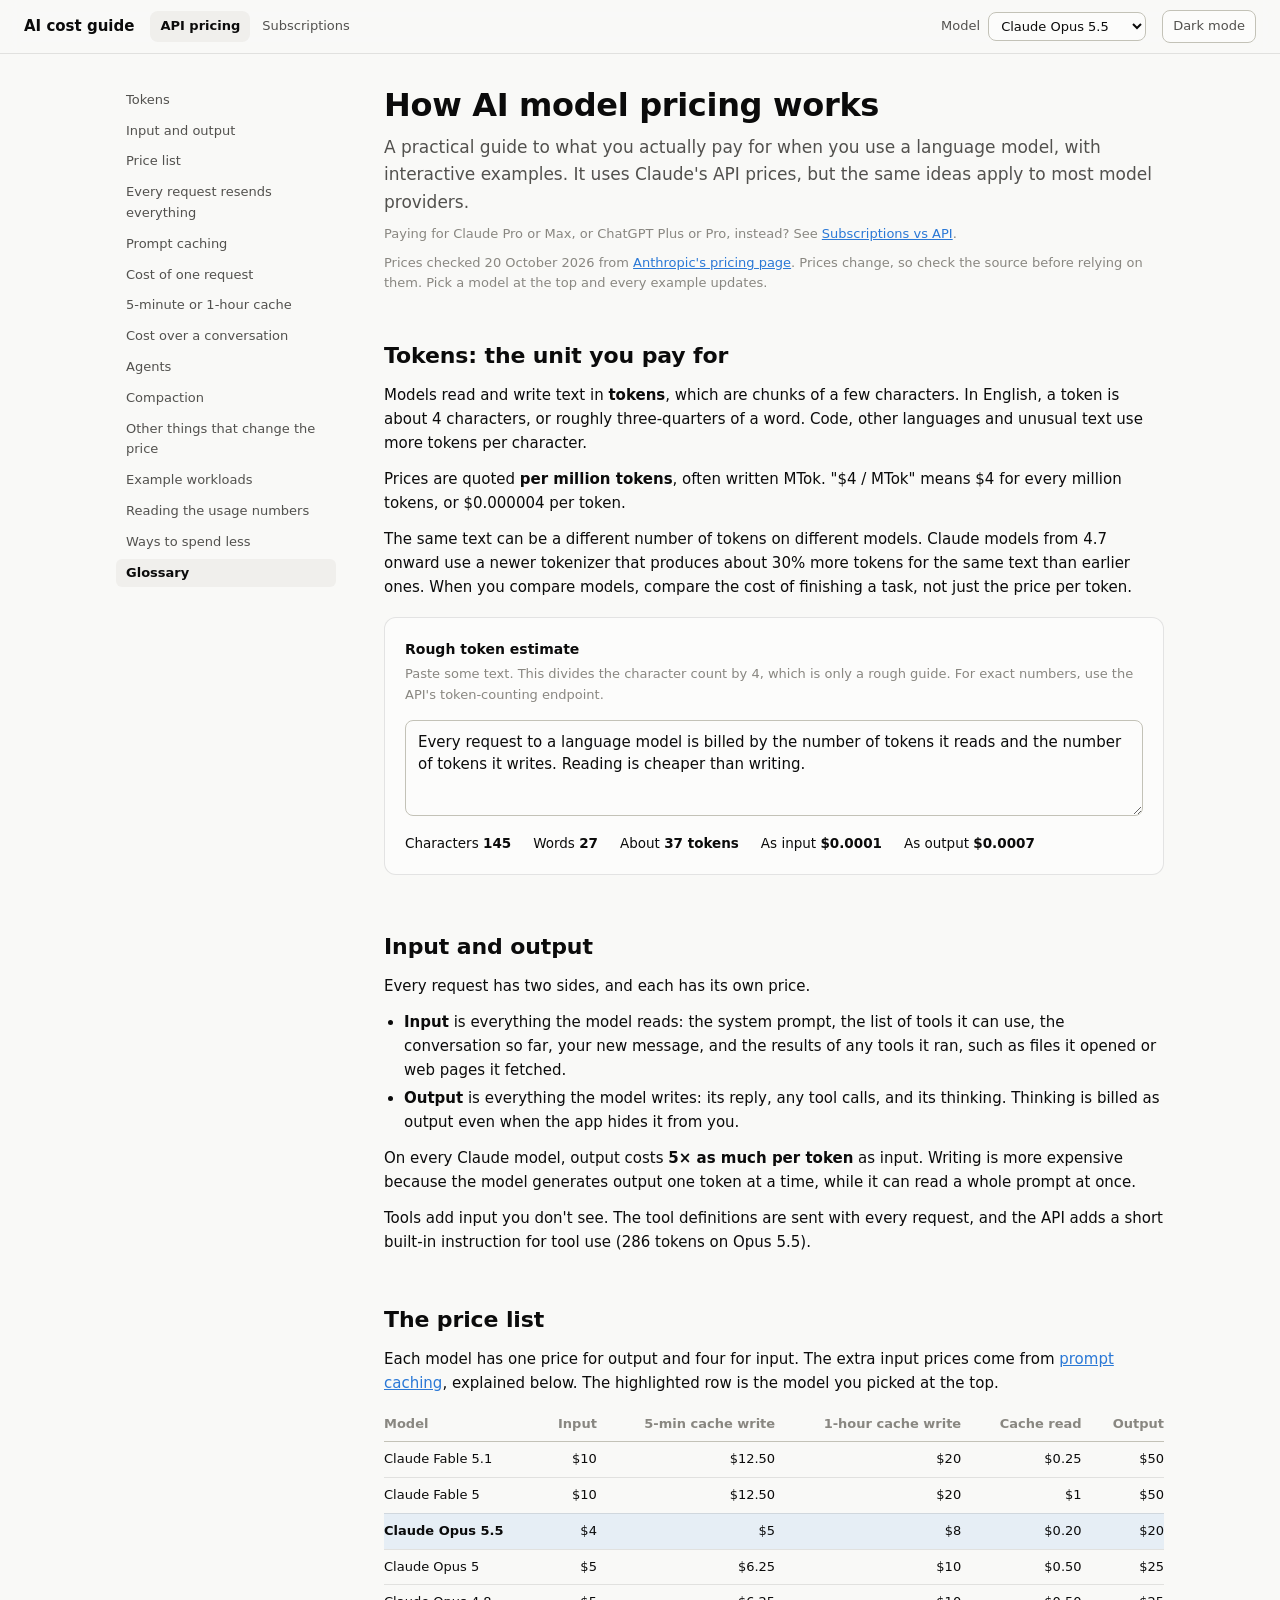
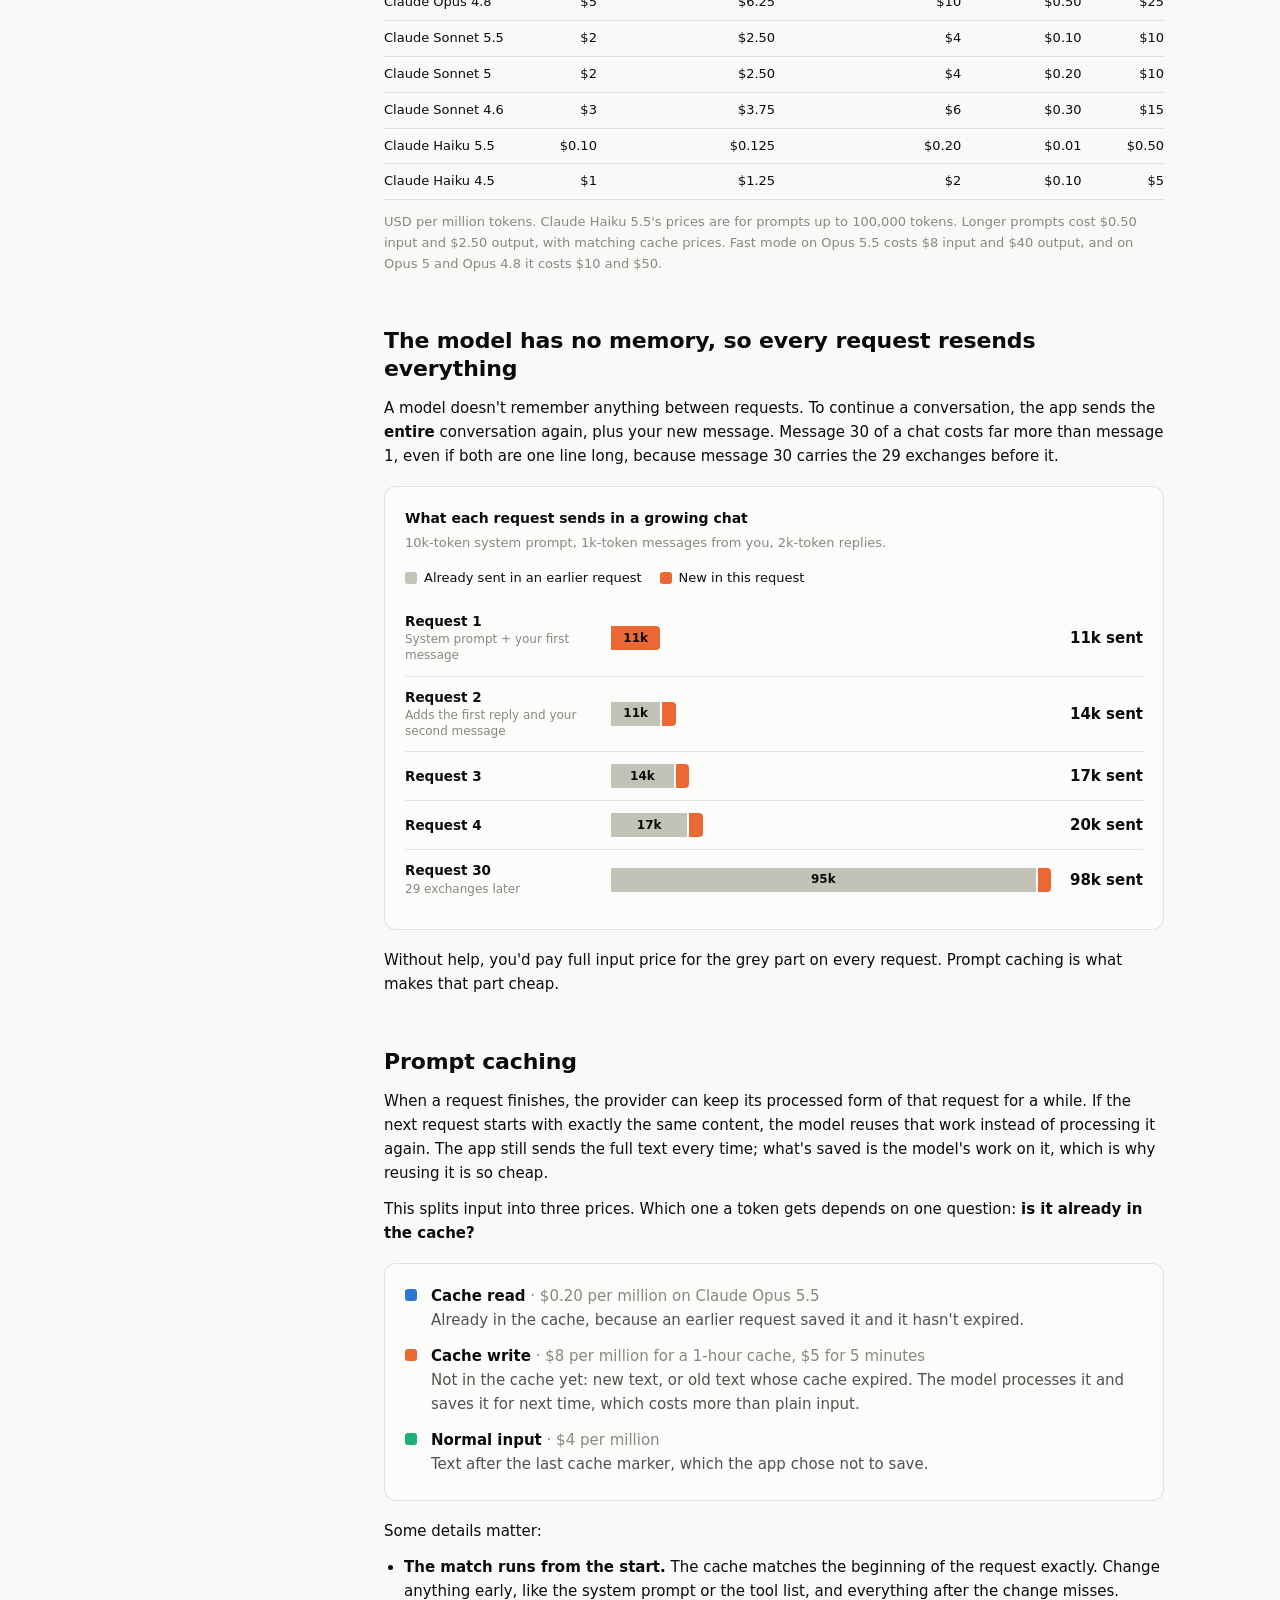
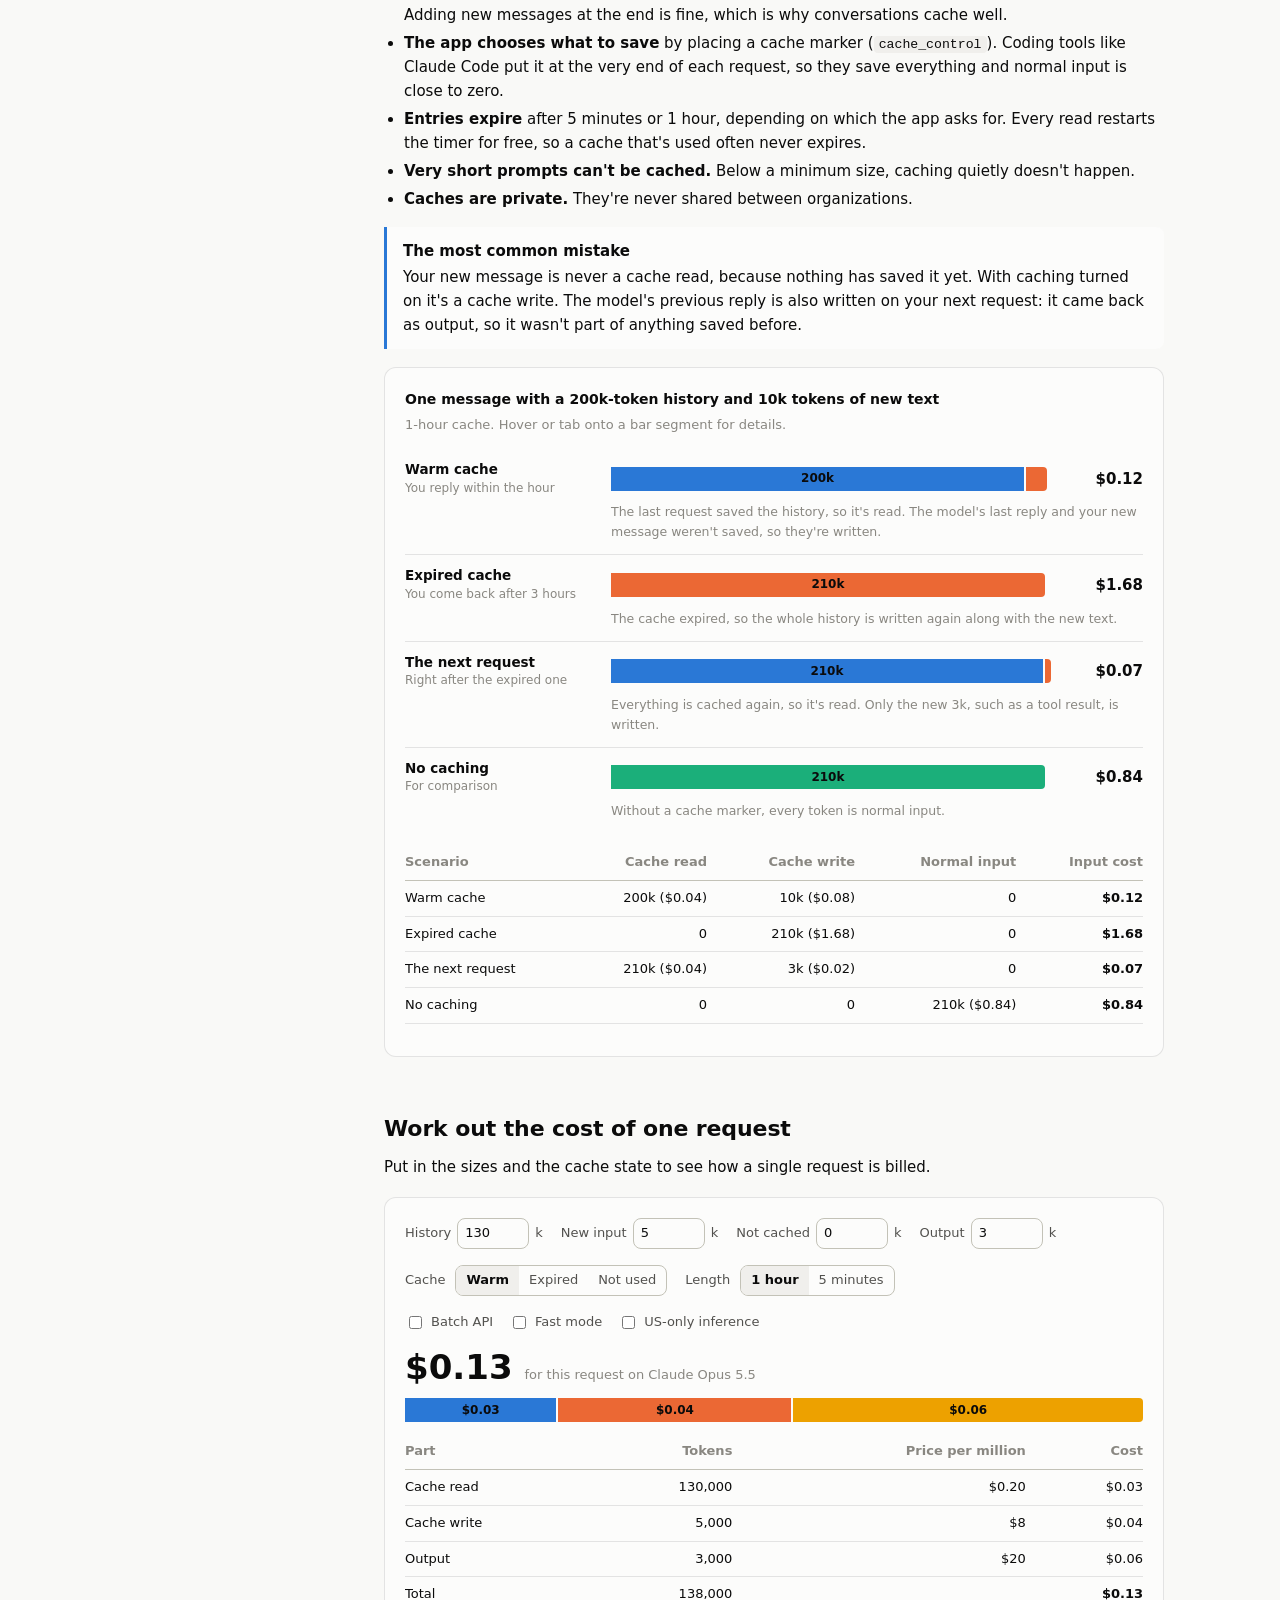
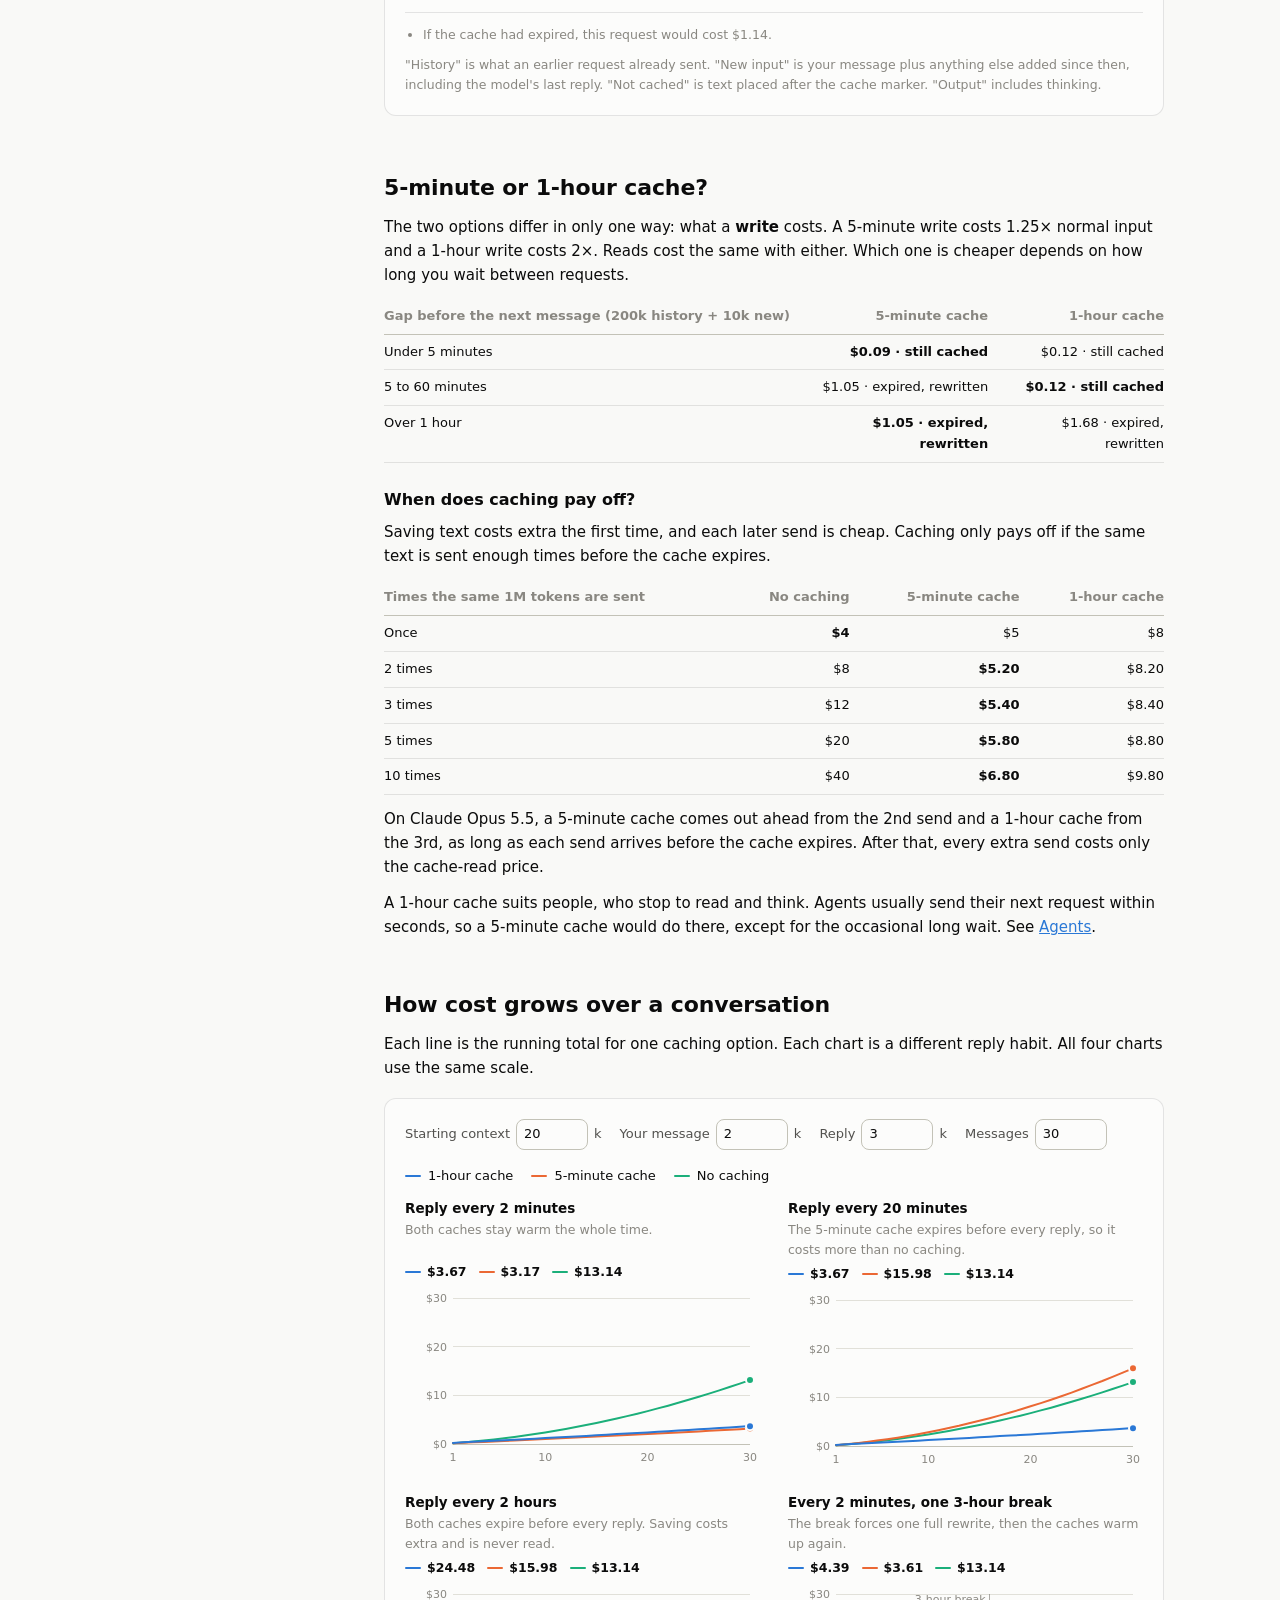
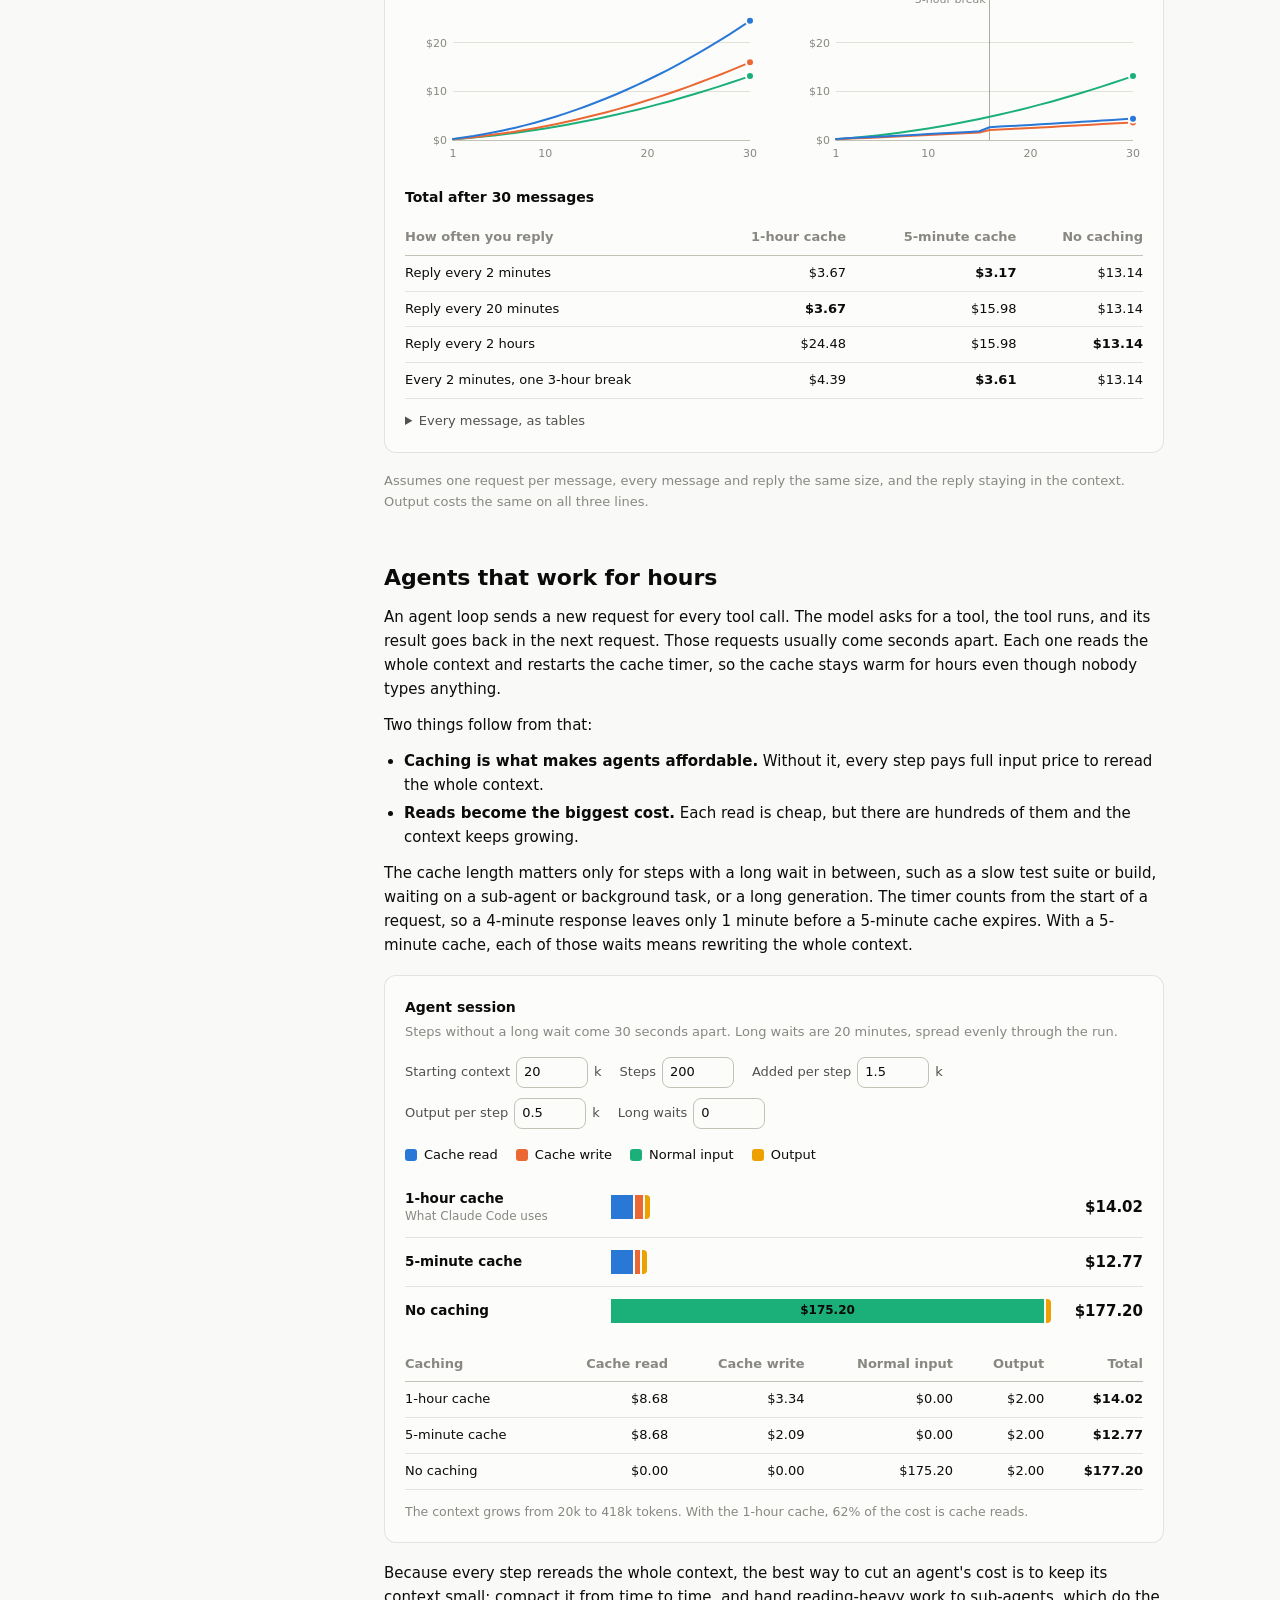
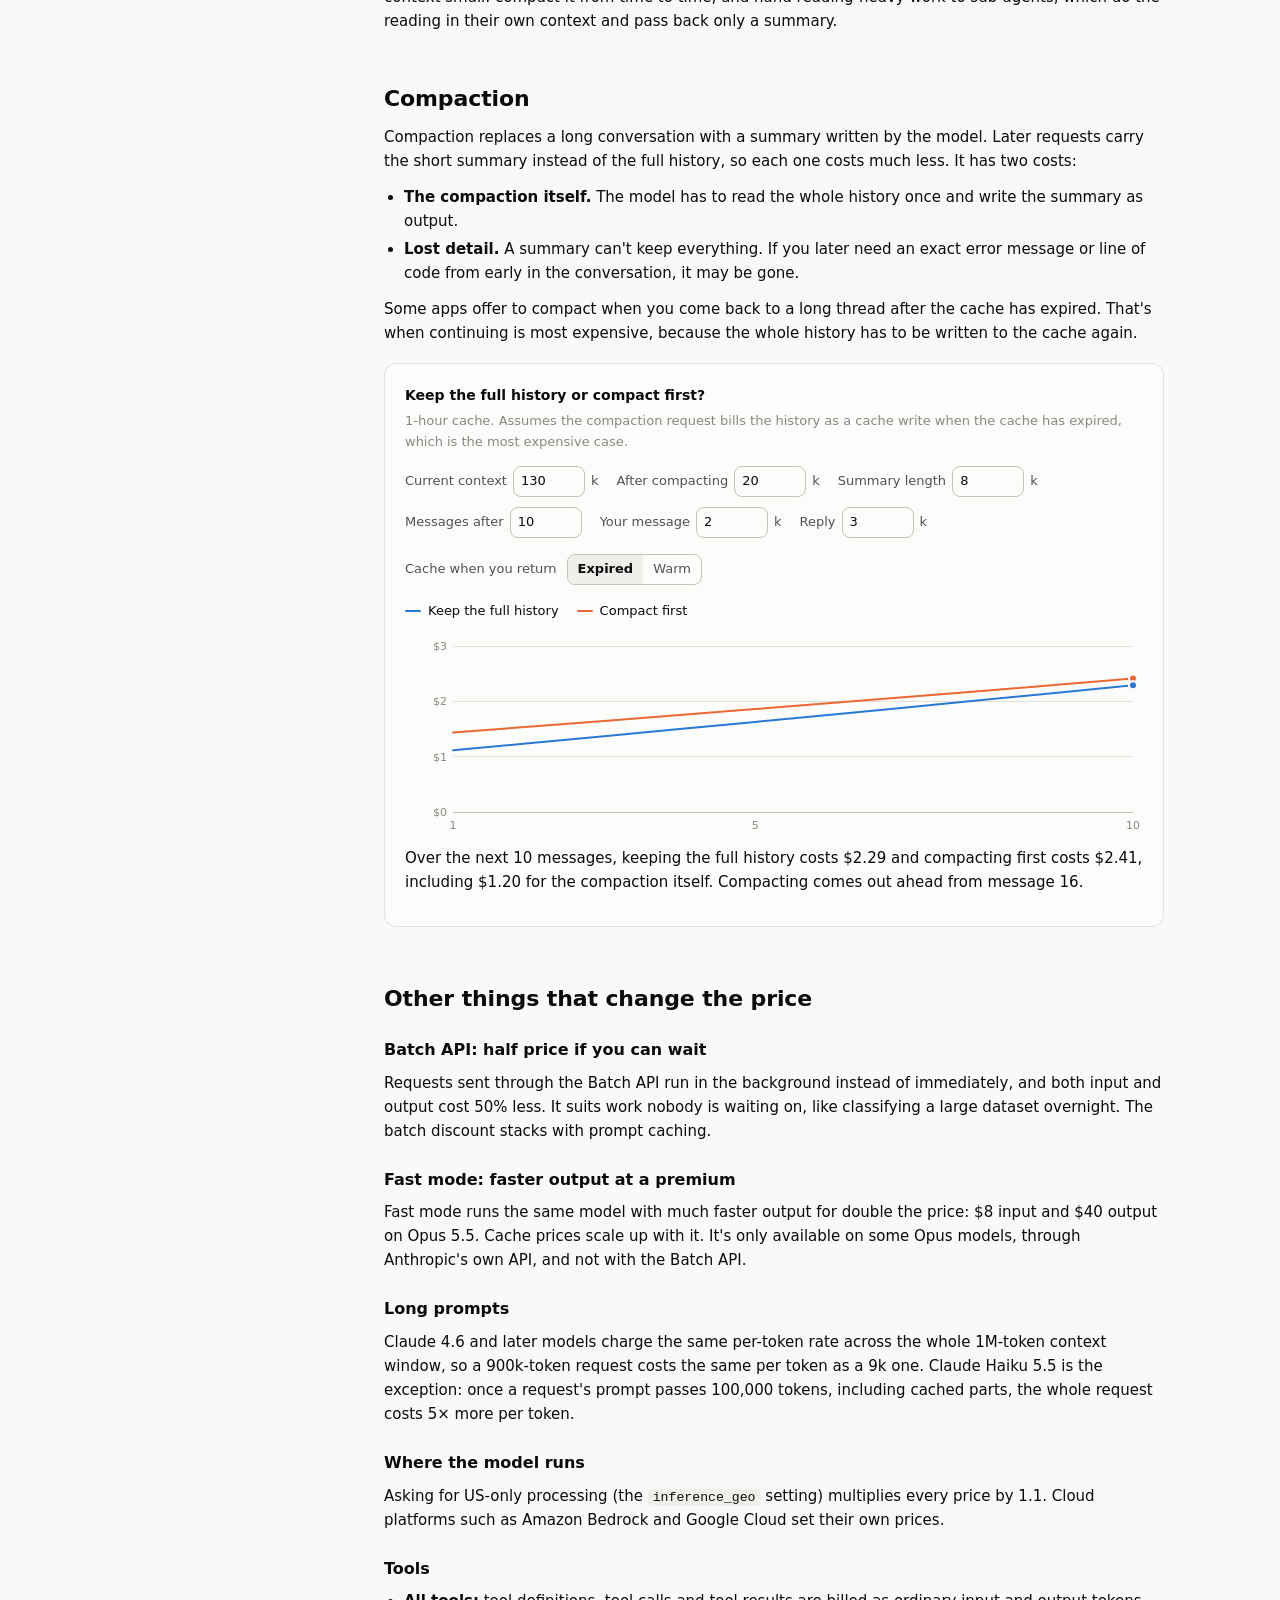
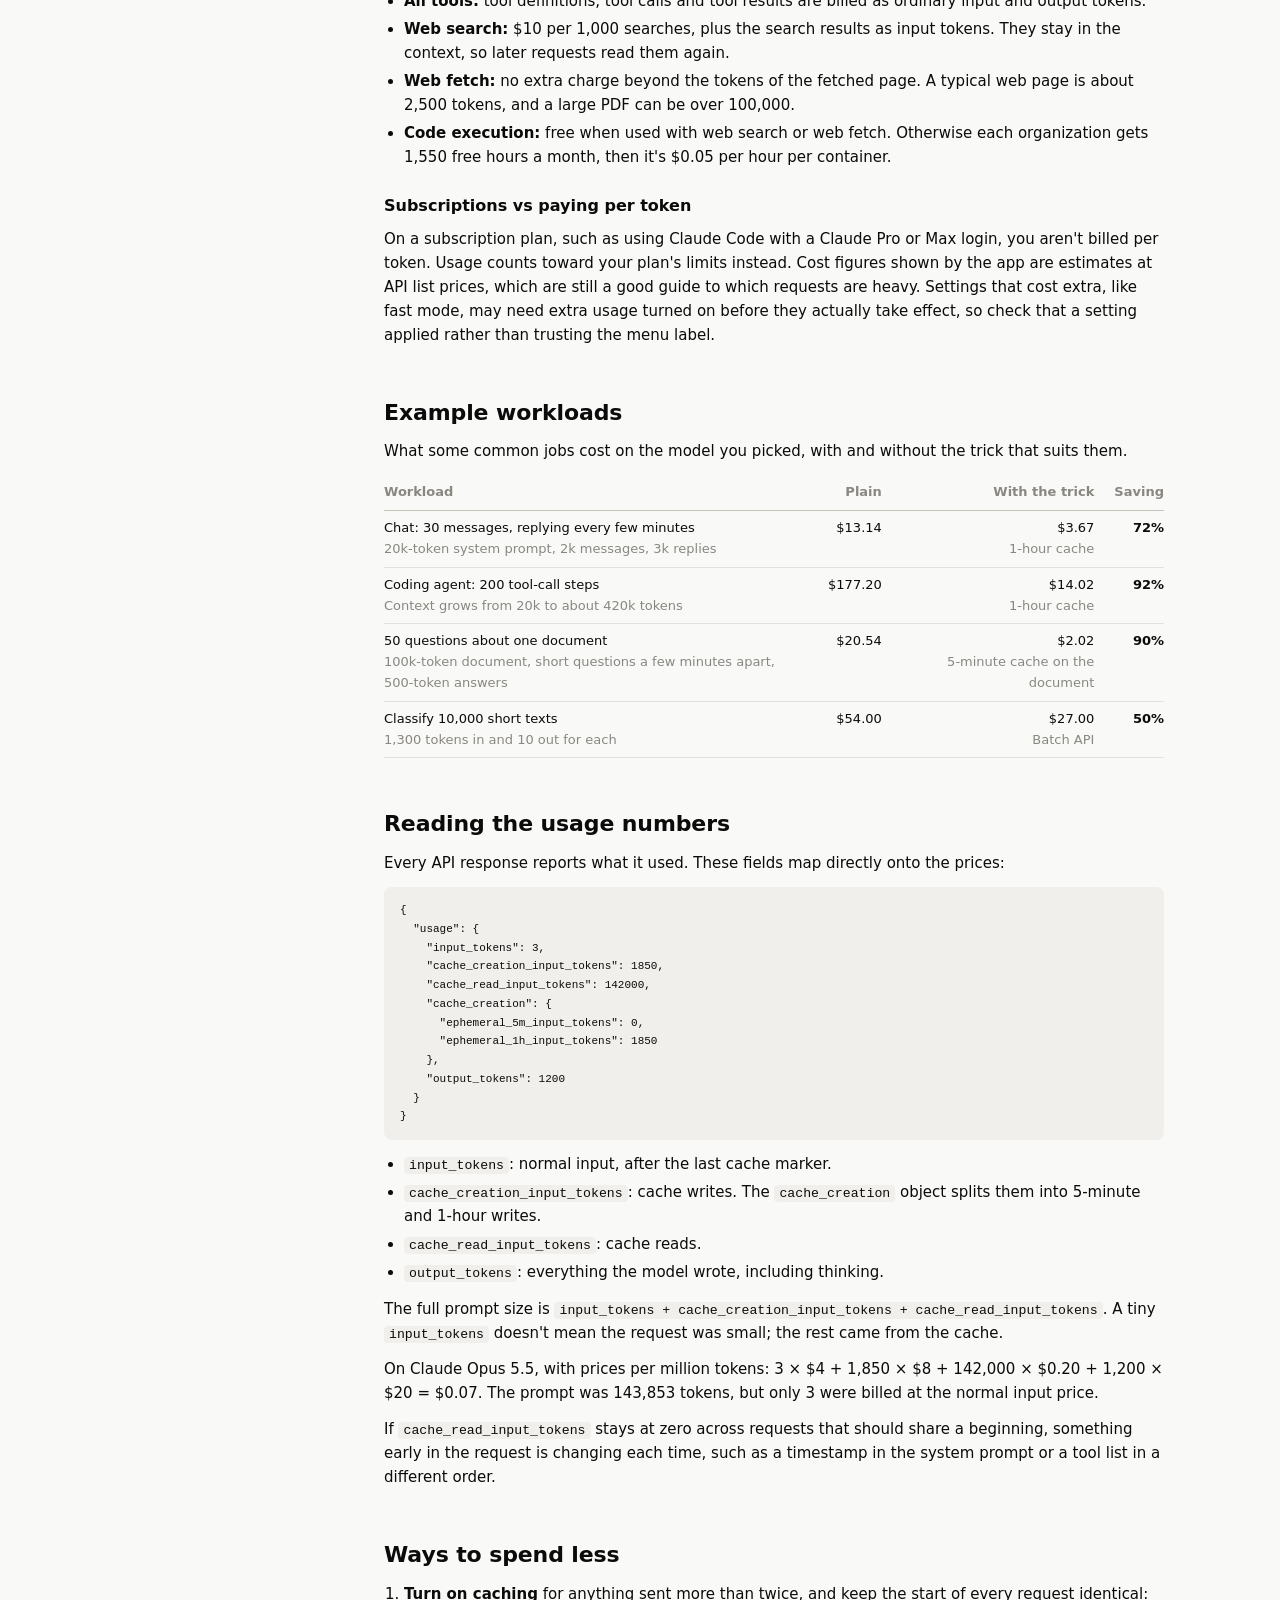
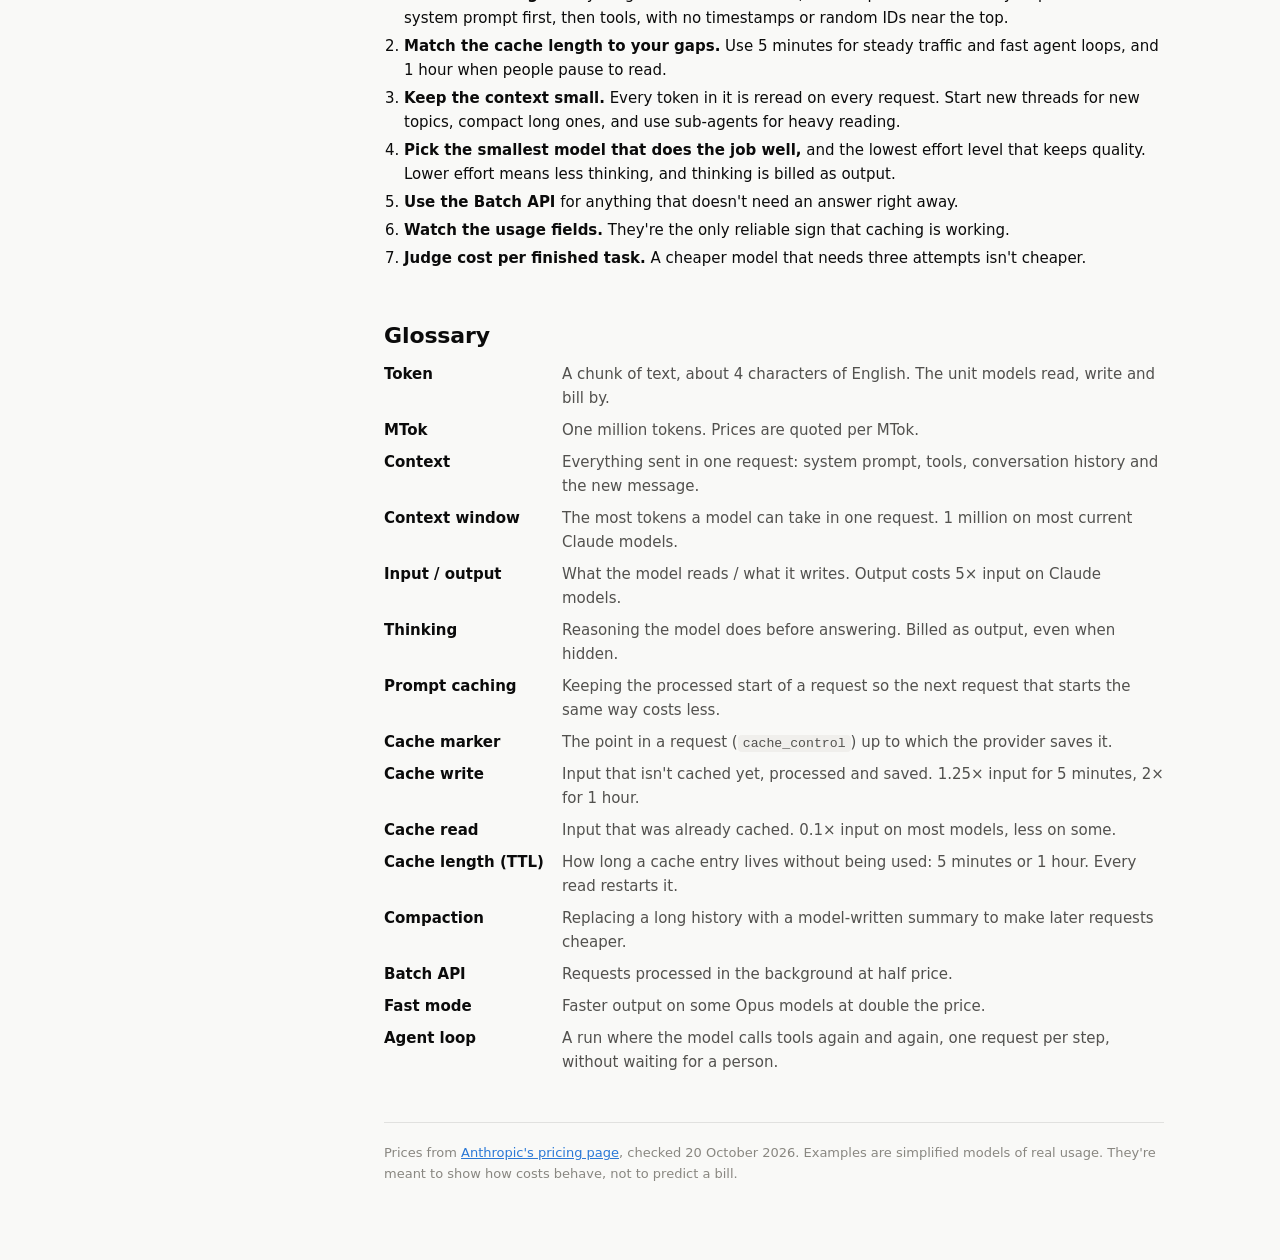
==== commit f2c7af7a: "Add subscriptions page and rename to ai-cost-guide New page comparing Claude and ChatGPT/Codex plans" ====
--- a/index.html
+++ b/index.html
@@ -3,18 +3,19 @@
 <head>
 <meta charset="utf-8">
 <meta name="viewport" content="width=device-width, initial-scale=1">
-<title>Model cost guide: how AI model pricing works</title>
+<title>AI cost guide: how AI model pricing works</title>
 <meta name="description" content="An interactive guide to how AI model pricing works, using Claude's API prices: tokens, input and output, prompt caching, conversations, agents, compaction and more.">
 <link rel="stylesheet" href="css/styles.css">
 <script>
   // Apply a saved theme before first paint.
-  try { const t = localStorage.getItem("mcg-theme"); if (t) document.documentElement.dataset.theme = t; } catch (e) {}
+  try { const t = localStorage.getItem("aicg-theme"); if (t) document.documentElement.dataset.theme = t; } catch (e) {}
 </script>
 </head>
 <body>
 
 <header class="topbar">
-  <a class="brand" href="#top">Model cost guide</a>
+  <a class="brand" href="index.html">AI cost guide</a>
+  <nav class="topnav" aria-label="Pages"><a href="index.html" aria-current="page">API pricing</a><a href="subscriptions.html">Subscriptions</a></nav>
   <label>Model <select id="model-select" aria-label="Model used in every example"></select></label>
   <button class="icon-btn" id="theme-btn" type="button">Dark mode</button>
 </header>
@@ -44,6 +45,7 @@
     <div class="hero">
       <h1>How AI model pricing works</h1>
       <p>A practical guide to what you actually pay for when you use a language model, with interactive examples. It uses Claude's API prices, but the same ideas apply to most model providers.</p>
+      <p class="meta">Paying for Claude Pro or Max, or ChatGPT Plus or Pro, instead? See <a href="subscriptions.html">Subscriptions vs API</a>.</p>
       <p class="meta">Prices checked <span id="checked-date"></span> from <a id="source-link" href="#">Anthropic's pricing page</a>. Prices change, so check the source before relying on them. Pick a model at the top and every example updates.</p>
     </div>
 
@@ -403,6 +405,7 @@
 
 <script src="js/pricing.js"></script>
 <script src="js/charts.js"></script>
+<script src="js/theme.js"></script>
 <script src="js/app.js"></script>
 </body>
 </html>
--- a/css/styles.css
+++ b/css/styles.css
@@ -98,7 +98,11 @@
   backdrop-filter: blur(10px);
   border-bottom: 1px solid var(--border);
 }
-.brand { font-weight: 700; font-size: 15px; margin-right: auto; color: var(--ink); text-decoration: none; }
+.brand { font-weight: 700; font-size: 15px; color: var(--ink); text-decoration: none; }
+.topnav { display: flex; gap: 2px; margin-right: auto; font-size: 13px; }
+.topnav a { padding: 5px 10px; border-radius: 8px; color: var(--ink-2); text-decoration: none; }
+.topnav a:hover { background: var(--sunken); color: var(--ink); }
+.topnav a[aria-current="page"] { background: var(--sunken); color: var(--ink); font-weight: 600; }
 .topbar label { display: flex; align-items: center; gap: 8px; font-size: 13px; color: var(--ink-2); }
 select, input[type="number"], textarea {
   font: inherit; color: var(--ink); background: var(--surface);
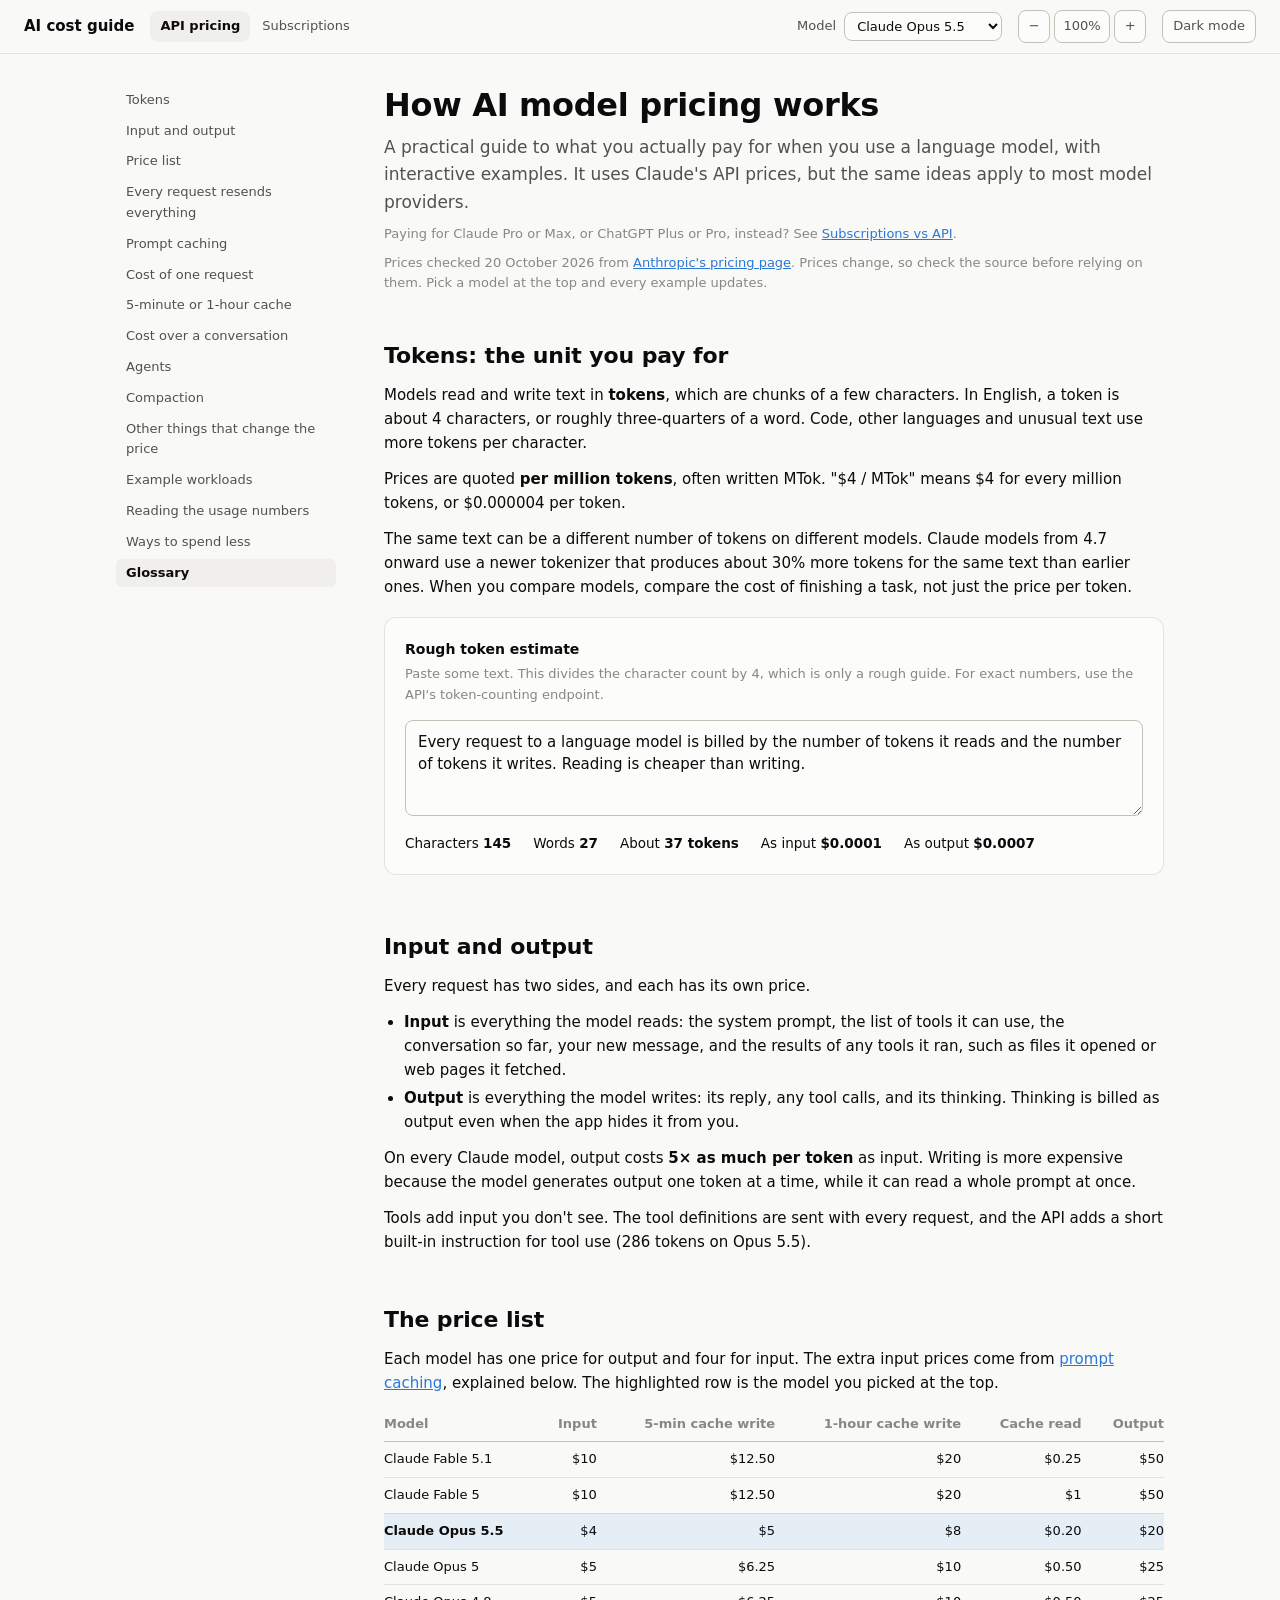
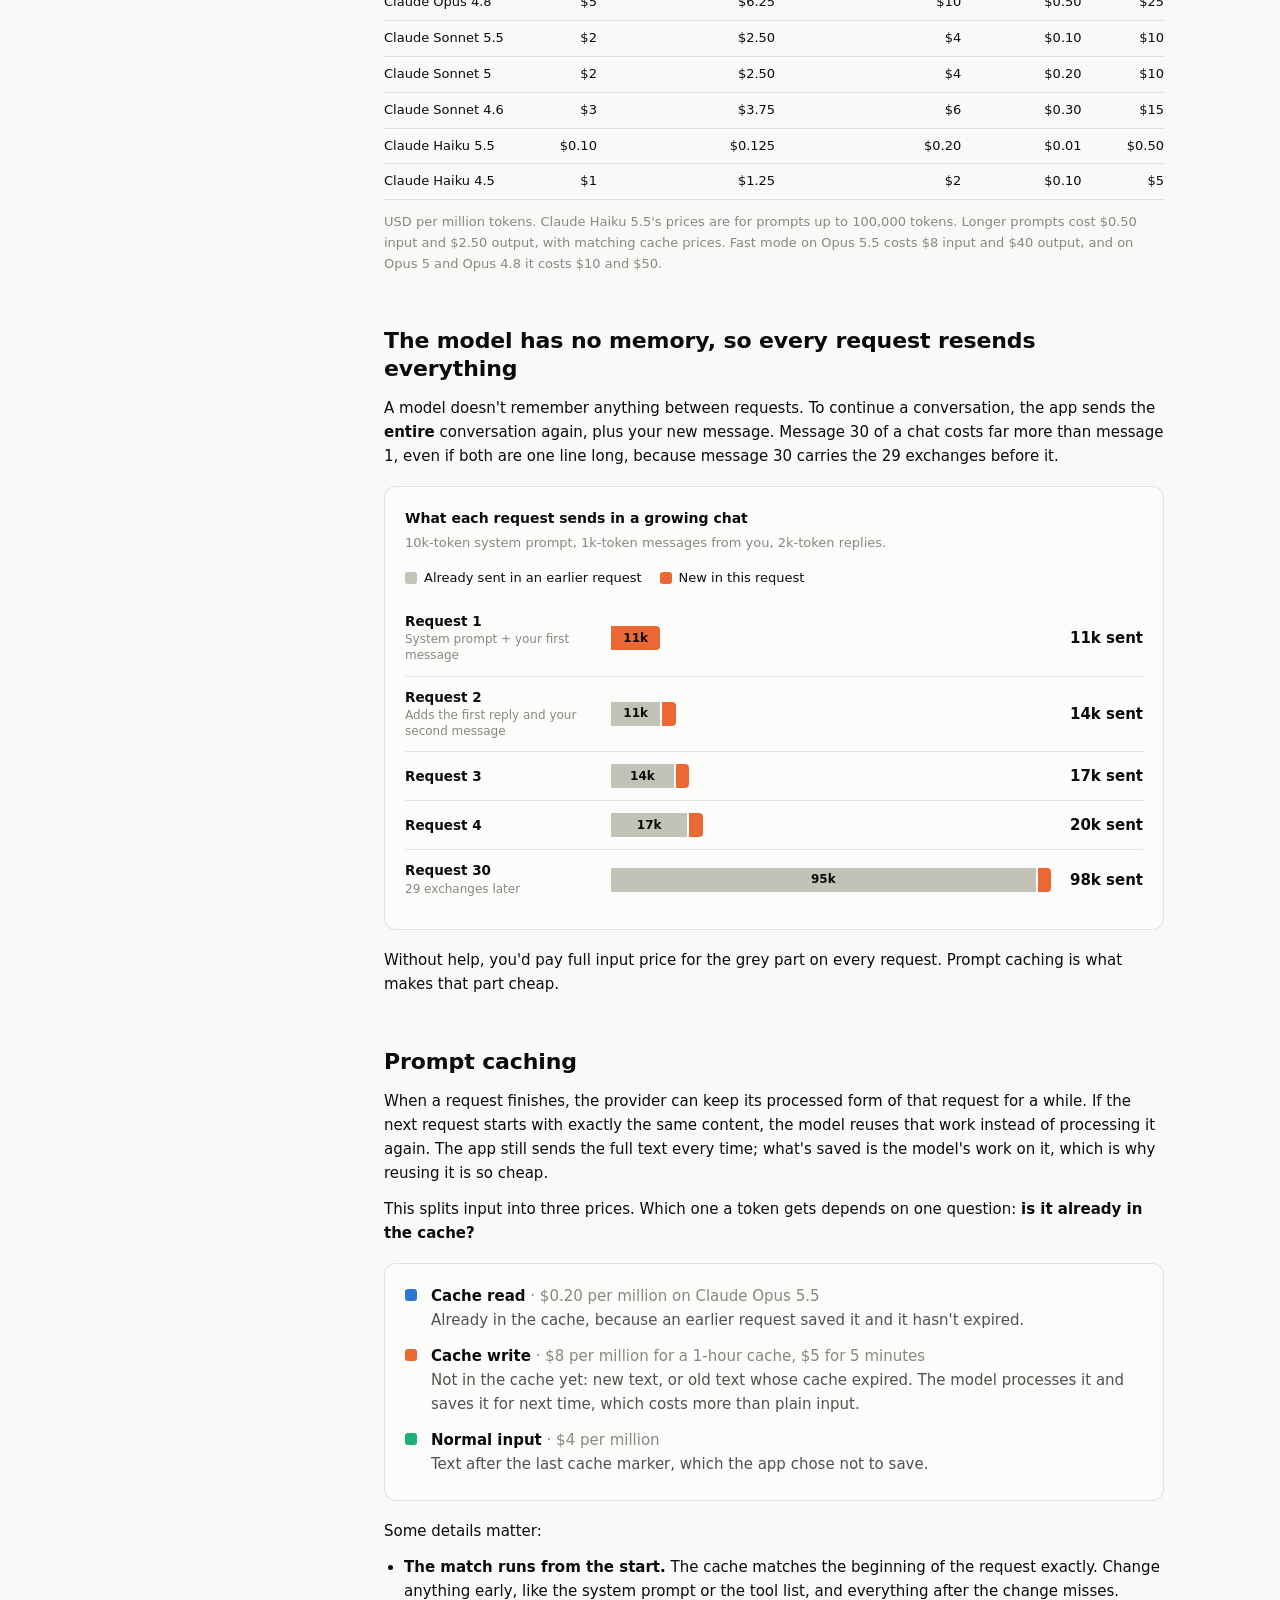
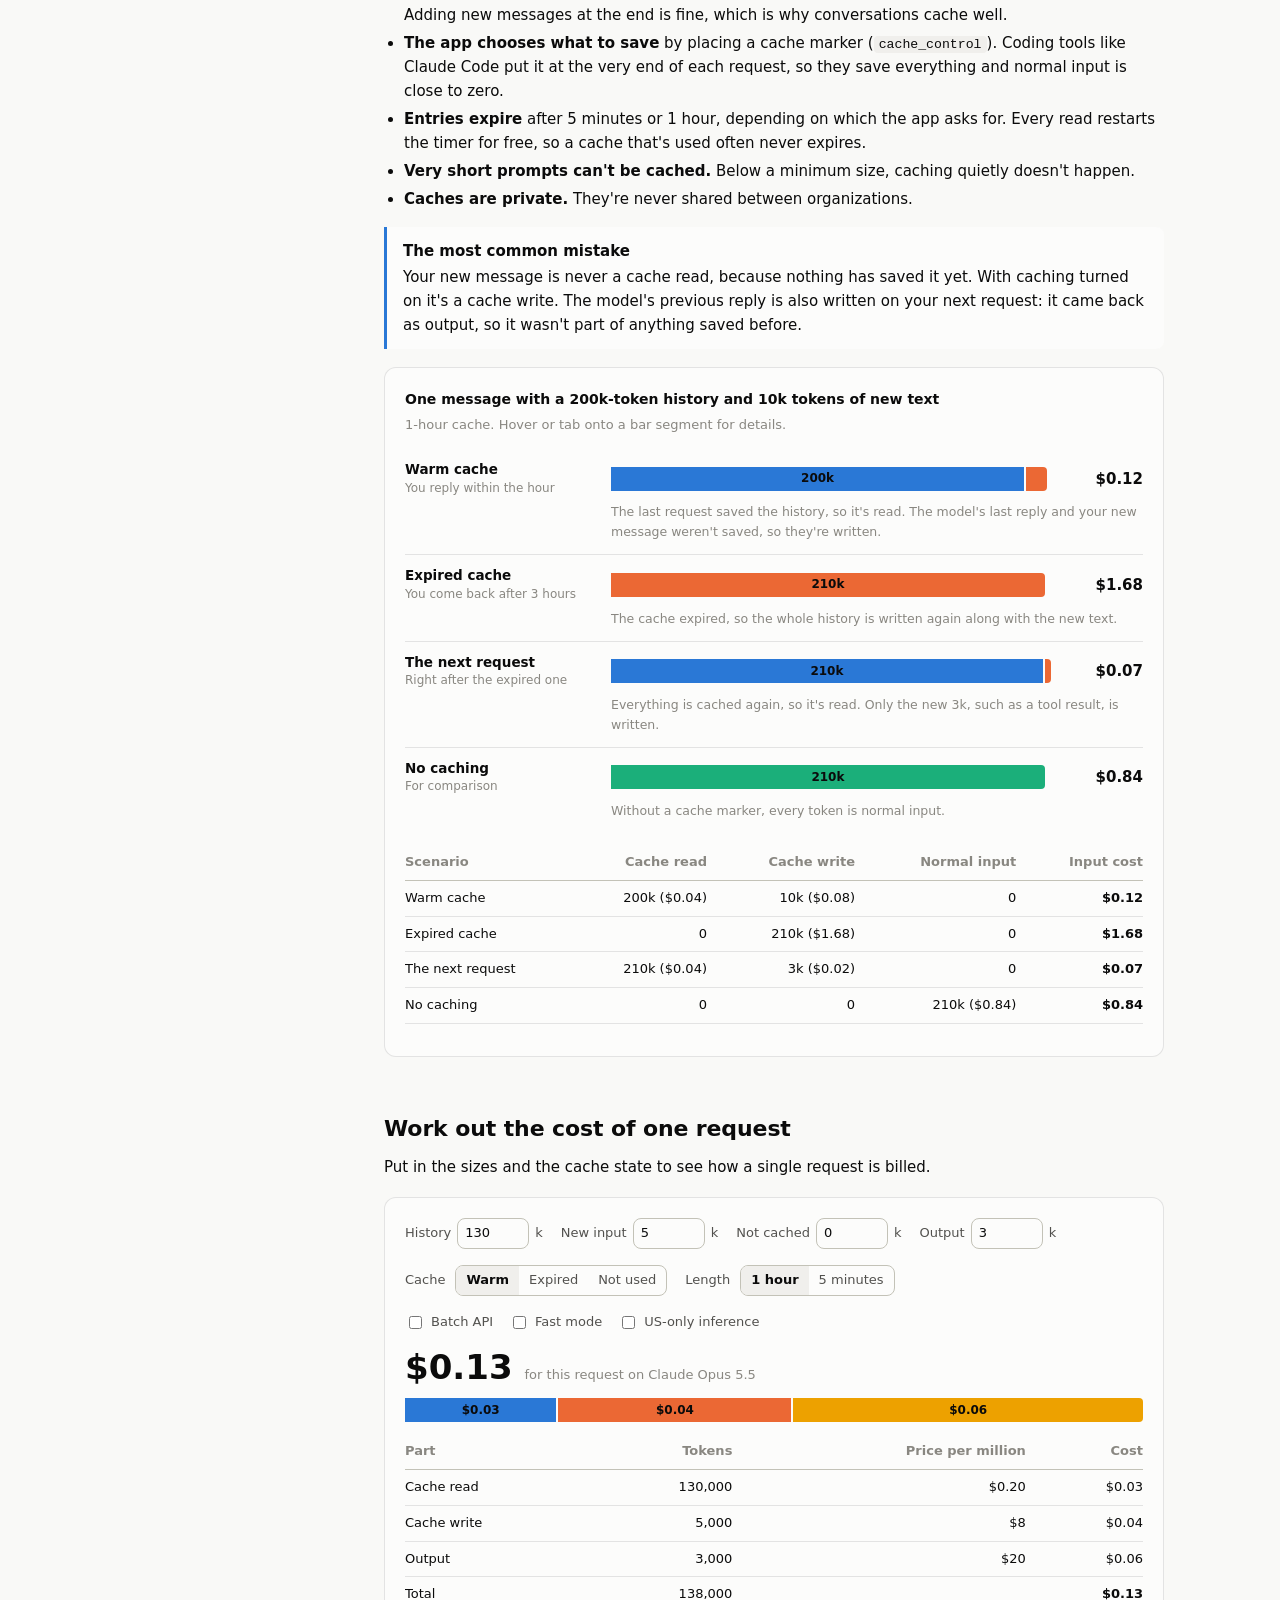
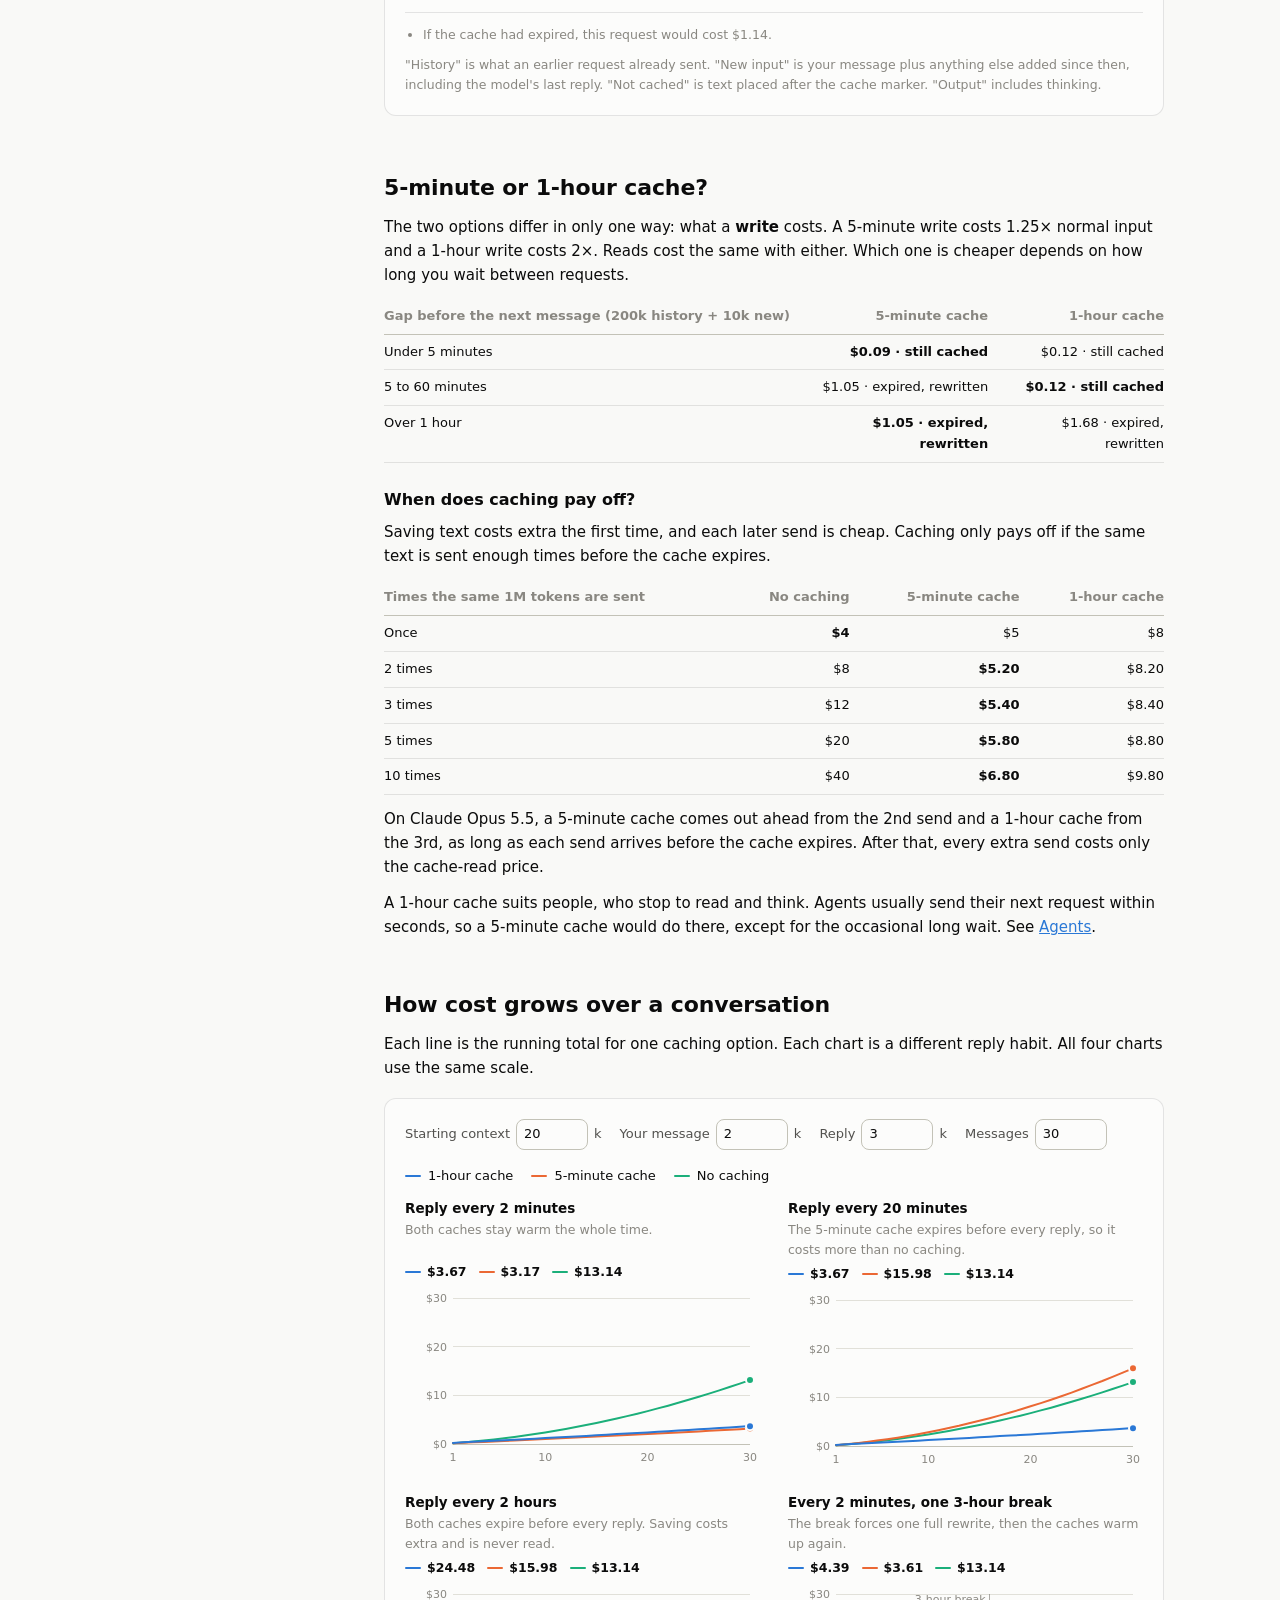
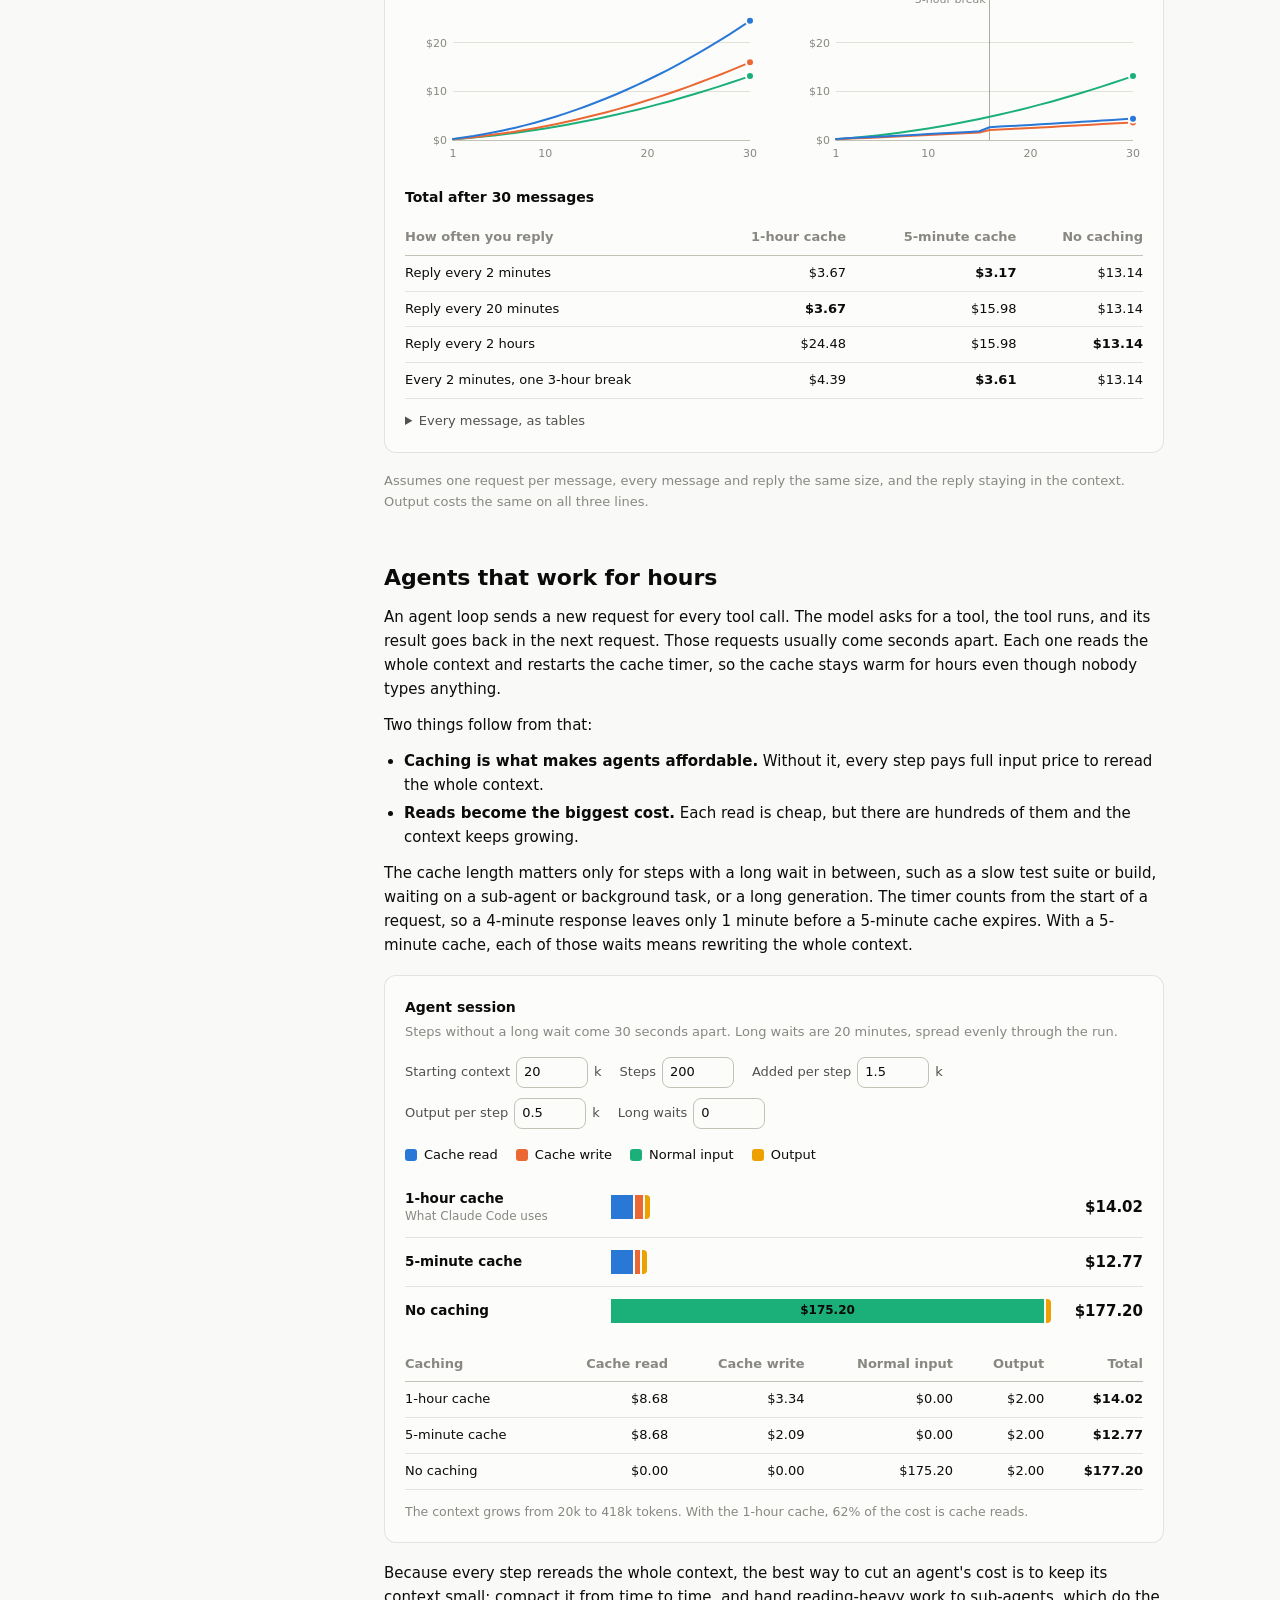
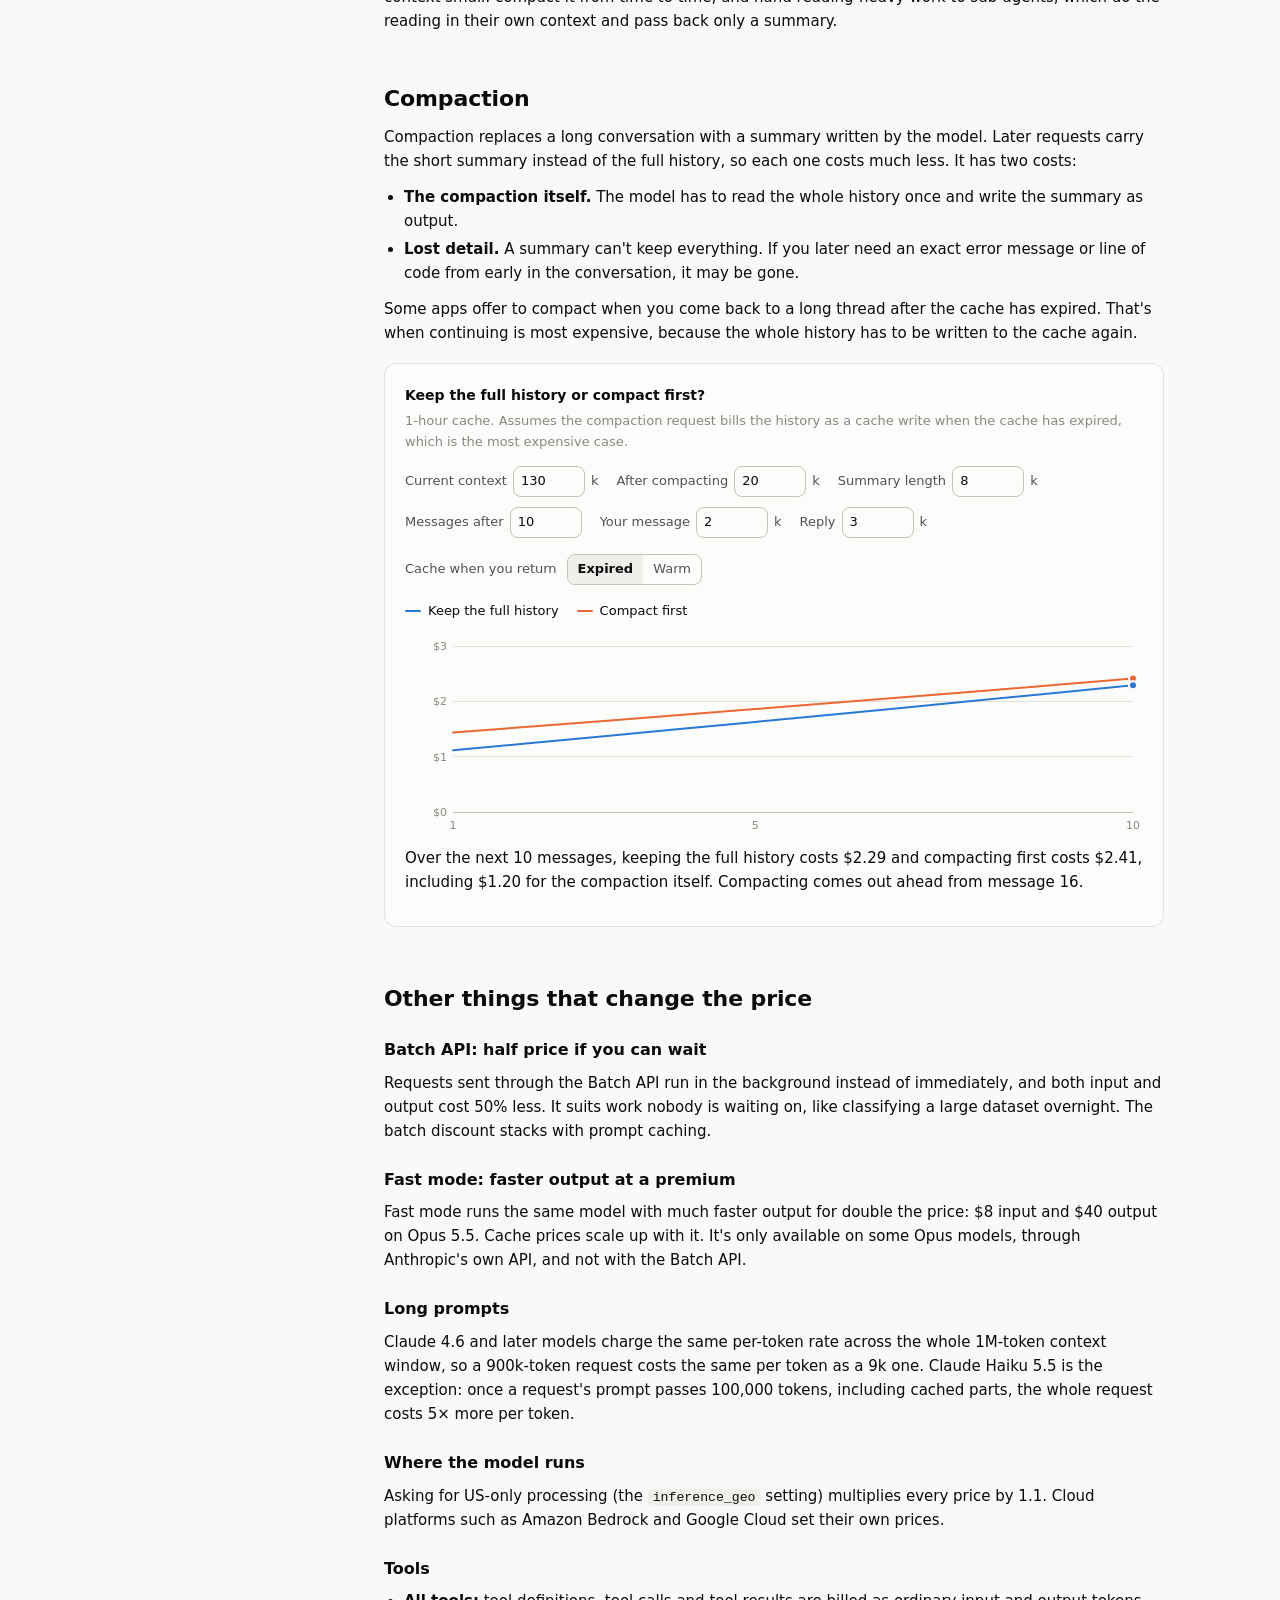
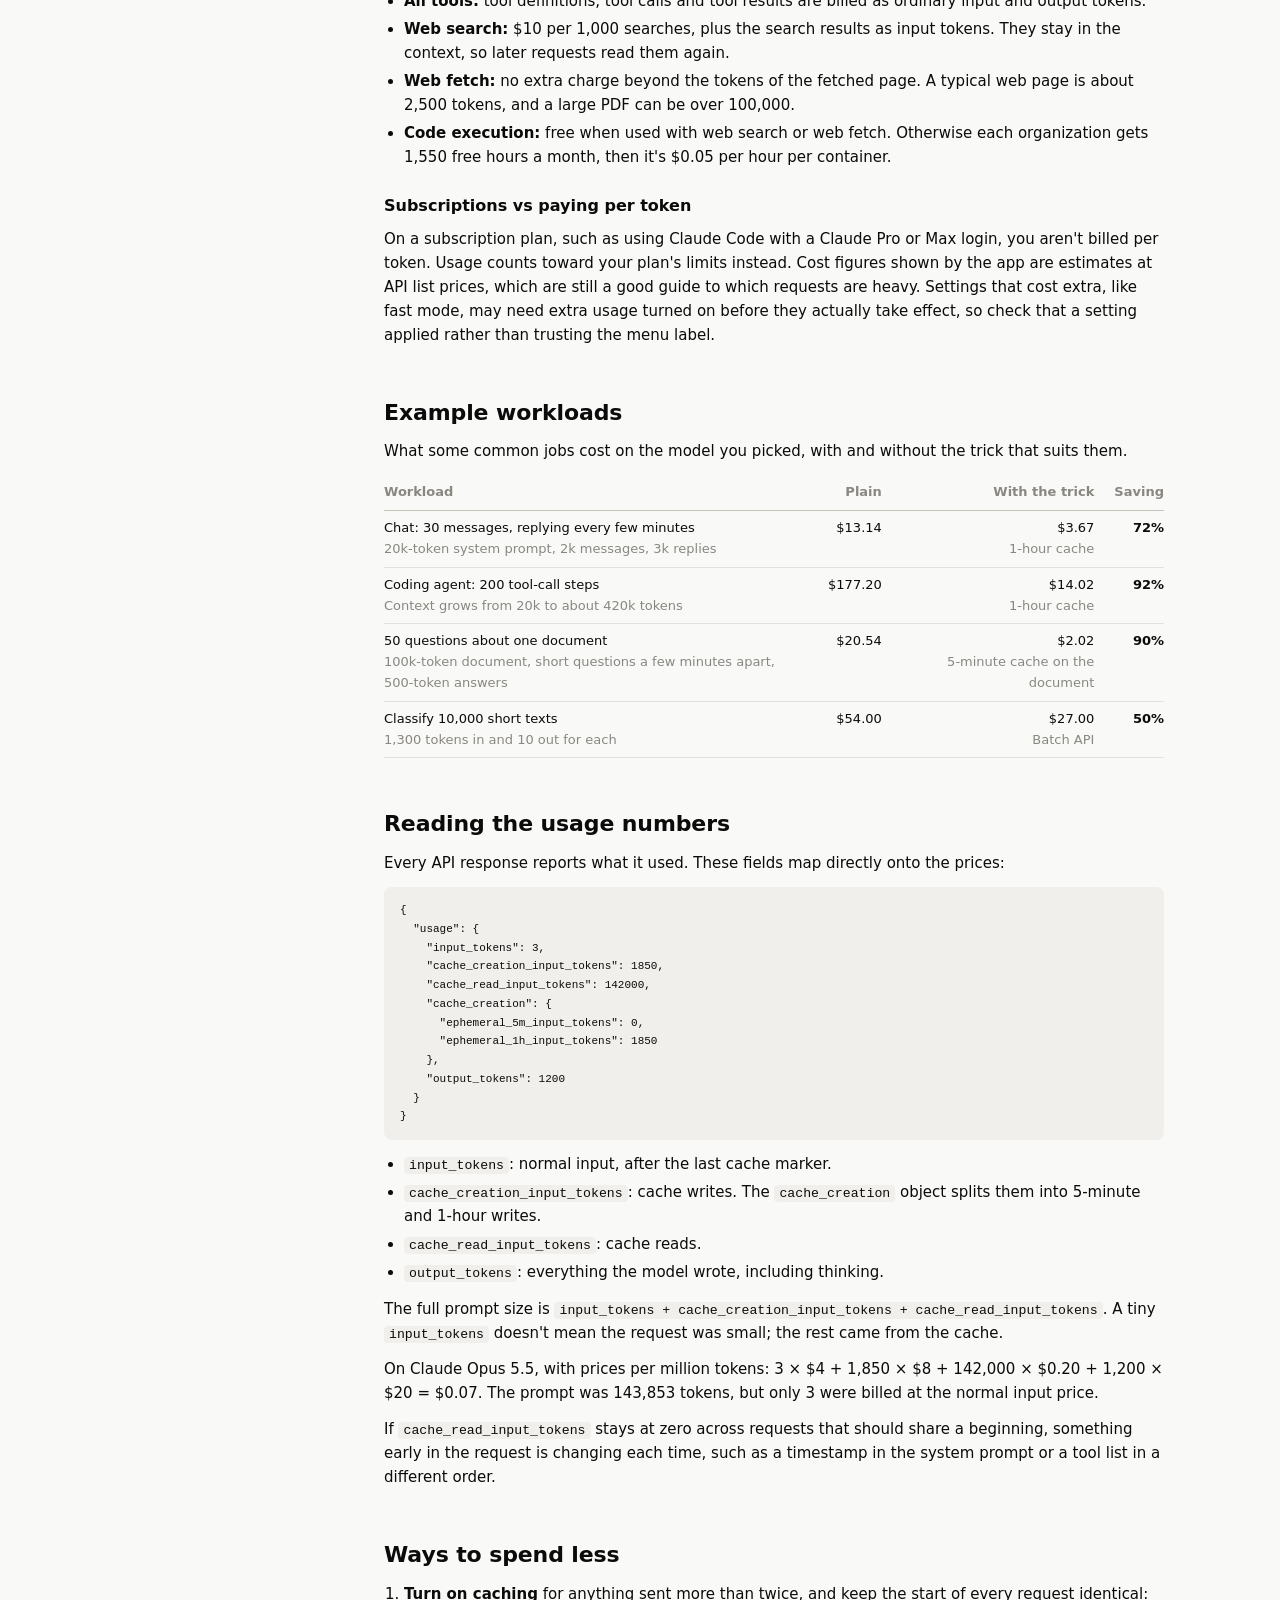
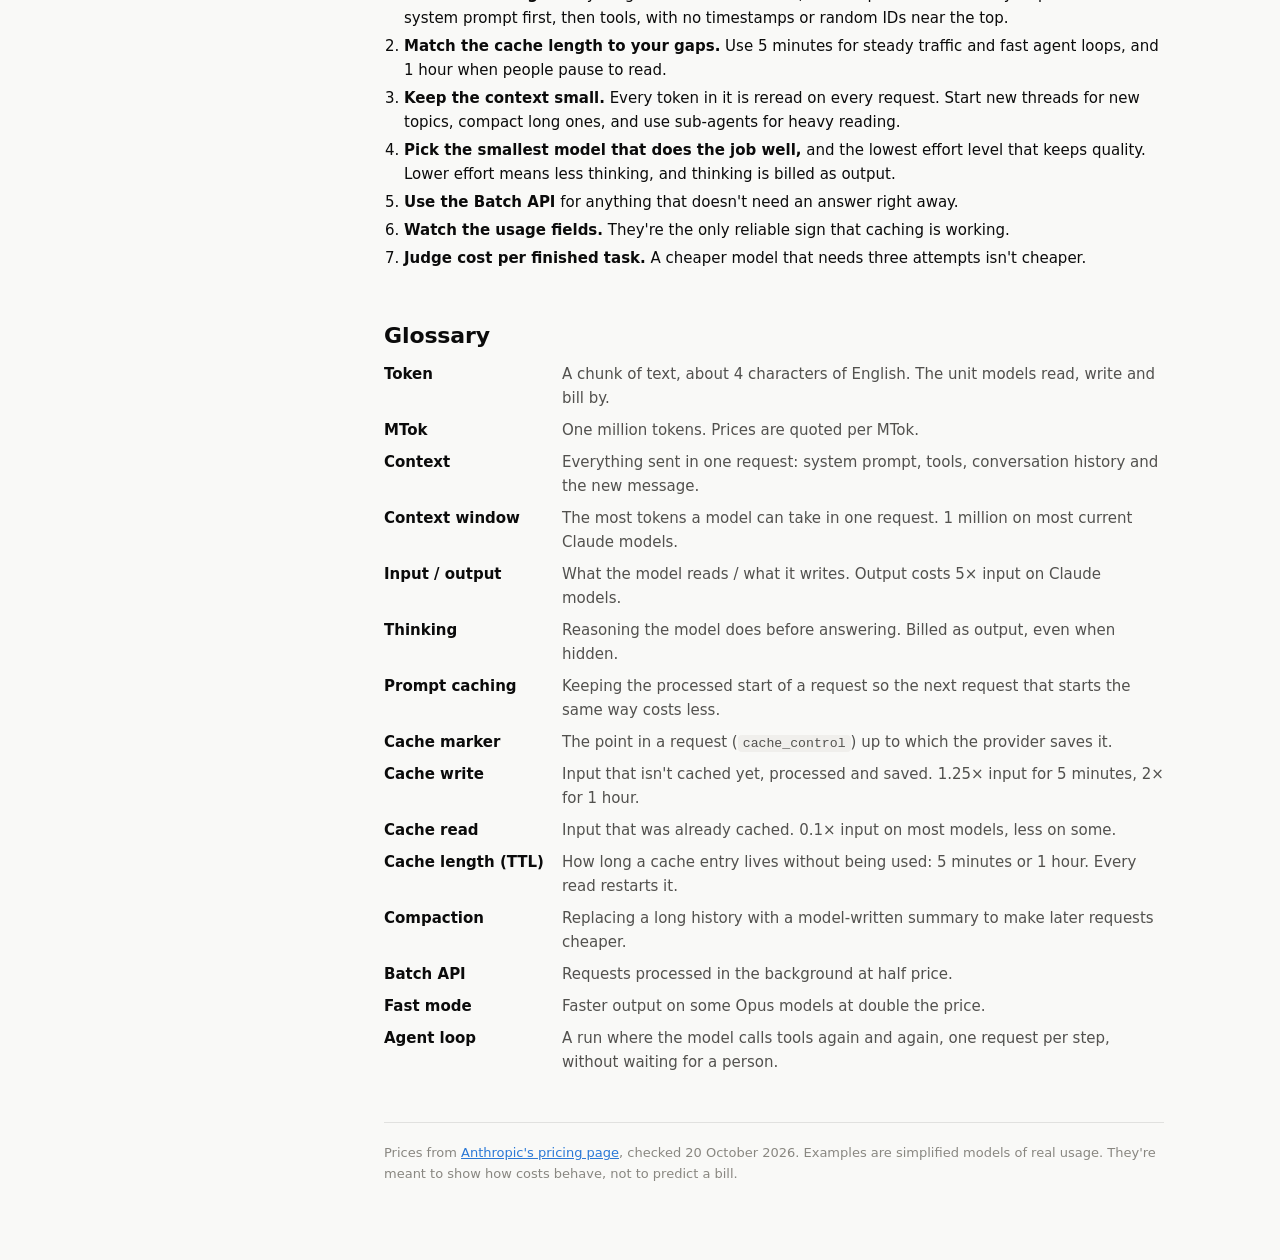
==== commit 15495192: "Add the guide's own zoom, shared by both pages and open tabs Chrome saves zoom separately for every " ====
--- a/index.html
+++ b/index.html
@@ -6,10 +6,7 @@
 <title>AI cost guide: how AI model pricing works</title>
 <meta name="description" content="An interactive guide to how AI model pricing works, using Claude's API prices: tokens, input and output, prompt caching, conversations, agents, compaction and more.">
 <link rel="stylesheet" href="css/styles.css">
-<script>
-  // Apply a saved theme before first paint.
-  try { const t = localStorage.getItem("aicg-theme"); if (t) document.documentElement.dataset.theme = t; } catch (e) {}
-</script>
+<script src="js/boot.js"></script>
 </head>
 <body>
 
@@ -17,6 +14,11 @@
   <a class="brand" href="index.html">AI cost guide</a>
   <nav class="topnav" aria-label="Pages"><a href="index.html" aria-current="page">API pricing</a><a href="subscriptions.html">Subscriptions</a></nav>
   <label>Model <select id="model-select" aria-label="Model used in every example"></select></label>
+  <div class="tb-zoom" role="group" aria-label="Page zoom, shared by both pages">
+    <button class="icon-btn" id="zoom-out" type="button" aria-label="Zoom out" title="Zoom out (Ctrl/⌘ −)">−</button>
+    <button class="icon-btn zval" id="zoom-val" type="button" title="Reset zoom to 100% (Ctrl/⌘ 0)">100%</button>
+    <button class="icon-btn" id="zoom-in" type="button" aria-label="Zoom in" title="Zoom in (Ctrl/⌘ +)">+</button>
+  </div>
   <button class="icon-btn" id="theme-btn" type="button">Dark mode</button>
 </header>
 
@@ -406,6 +408,7 @@
 <script src="js/pricing.js"></script>
 <script src="js/charts.js"></script>
 <script src="js/theme.js"></script>
+<script src="js/zoom.js"></script>
 <script src="js/app.js"></script>
 </body>
 </html>
--- a/css/styles.css
+++ b/css/styles.css
@@ -110,6 +110,11 @@
 }
 select { padding: 5px 8px; font-size: 13px; }
 select:focus, input:focus, textarea:focus, button:focus-visible { outline: 2px solid var(--ring); outline-offset: 1px; }
+/* The guide's own zoom control (js/zoom.js) */
+.tb-zoom { display: inline-flex; align-items: center; gap: 4px; }
+.tb-zoom .icon-btn { min-width: 32px; padding: 5px 8px; text-align: center; font-variant-numeric: tabular-nums; }
+.tb-zoom .zval { min-width: 56px; }
+html.le560 .tb-zoom { display: none; }
 .icon-btn {
   font: inherit; font-size: 13px; color: var(--ink-2); background: var(--surface);
   border: 1px solid var(--axis); border-radius: 8px; padding: 5px 10px; cursor: pointer;
@@ -122,14 +127,11 @@
 .toc a { display: block; padding: 4px 10px; border-radius: 6px; color: var(--ink-2); text-decoration: none; }
 .toc a:hover { background: var(--sunken); color: var(--ink); }
 .toc a.active { background: var(--sunken); color: var(--ink); font-weight: 600; }
-@media (max-width: 1080px) {
-  .layout { grid-template-columns: minmax(0, 780px); gap: 0; }
-  .toc { display: none; }
-}
-@media (max-width: 560px) {
-  .layout { padding: 20px 16px 48px; }
-  .topbar { padding: 10px 16px; }
-}
+/* Width rules use zoom-aware classes set by js/boot.js instead of media queries. */
+html.le1080 .layout { grid-template-columns: minmax(0, 780px); gap: 0; }
+html.le1080 .toc { display: none; }
+html.le560 .layout { padding: 20px 16px 48px; }
+html.le560 .topbar { padding: 10px 16px; }
 
 /* Text */
 .hero h1 { font-size: 32px; line-height: 1.2; margin: 0 0 10px; letter-spacing: -0.01em; }
@@ -206,11 +208,9 @@
 .seg:hover, .seg:focus-visible { filter: brightness(1.15); }
 .seg:focus-visible { box-shadow: 0 0 0 2px var(--ring); }
 .seg-label { padding: 0 6px; pointer-events: none; }
-@media (max-width: 560px) {
-  .bar-row { grid-template-columns: 1fr 64px; }
-  .bar-row .name { grid-column: 1 / 3; }
-  .bar-row .note { grid-column: 1 / 3; }
-}
+html.le560 .bar-row { grid-template-columns: 1fr 64px; }
+html.le560 .bar-row .name { grid-column: 1 / 3; }
+html.le560 .bar-row .note { grid-column: 1 / 3; }
 
 /* Calculator result */
 .result { display: flex; align-items: baseline; gap: 12px; flex-wrap: wrap; margin: 4px 0 12px; }
@@ -225,10 +225,8 @@
 .mult-note { font-size: 12.5px; color: var(--muted); min-height: 38px; }
 .mult-vals { display: flex; flex-wrap: wrap; gap: 2px 12px; font-size: 12.5px; margin: 4px 0; font-variant-numeric: tabular-nums; }
 .mult-vals span { display: inline-flex; align-items: center; gap: 6px; font-weight: 600; }
-@media (max-width: 640px) {
-  .multiples { grid-template-columns: 1fr; }
-  .mult-note { min-height: 0; }
-}
+html.le640 .multiples { grid-template-columns: 1fr; }
+html.le640 .mult-note { min-height: 0; }
 .plot { width: 100%; }
 .plot svg { display: block; overflow: visible; outline: none; }
 .plot svg:focus-visible { box-shadow: 0 0 0 2px var(--ring); border-radius: 4px; }
@@ -264,10 +262,8 @@
 dl.glossary { display: grid; grid-template-columns: max-content 1fr; gap: 8px 18px; margin: 0; }
 dl.glossary dt { font-weight: 600; }
 dl.glossary dd { margin: 0; color: var(--ink-2); }
-@media (max-width: 560px) {
-  dl.glossary { grid-template-columns: 1fr; gap: 2px; }
-  dl.glossary dd { margin-bottom: 10px; }
-}
+html.le560 dl.glossary { grid-template-columns: 1fr; gap: 2px; }
+html.le560 dl.glossary dd { margin-bottom: 10px; }
 
 /* Tooltip */
 .tip {
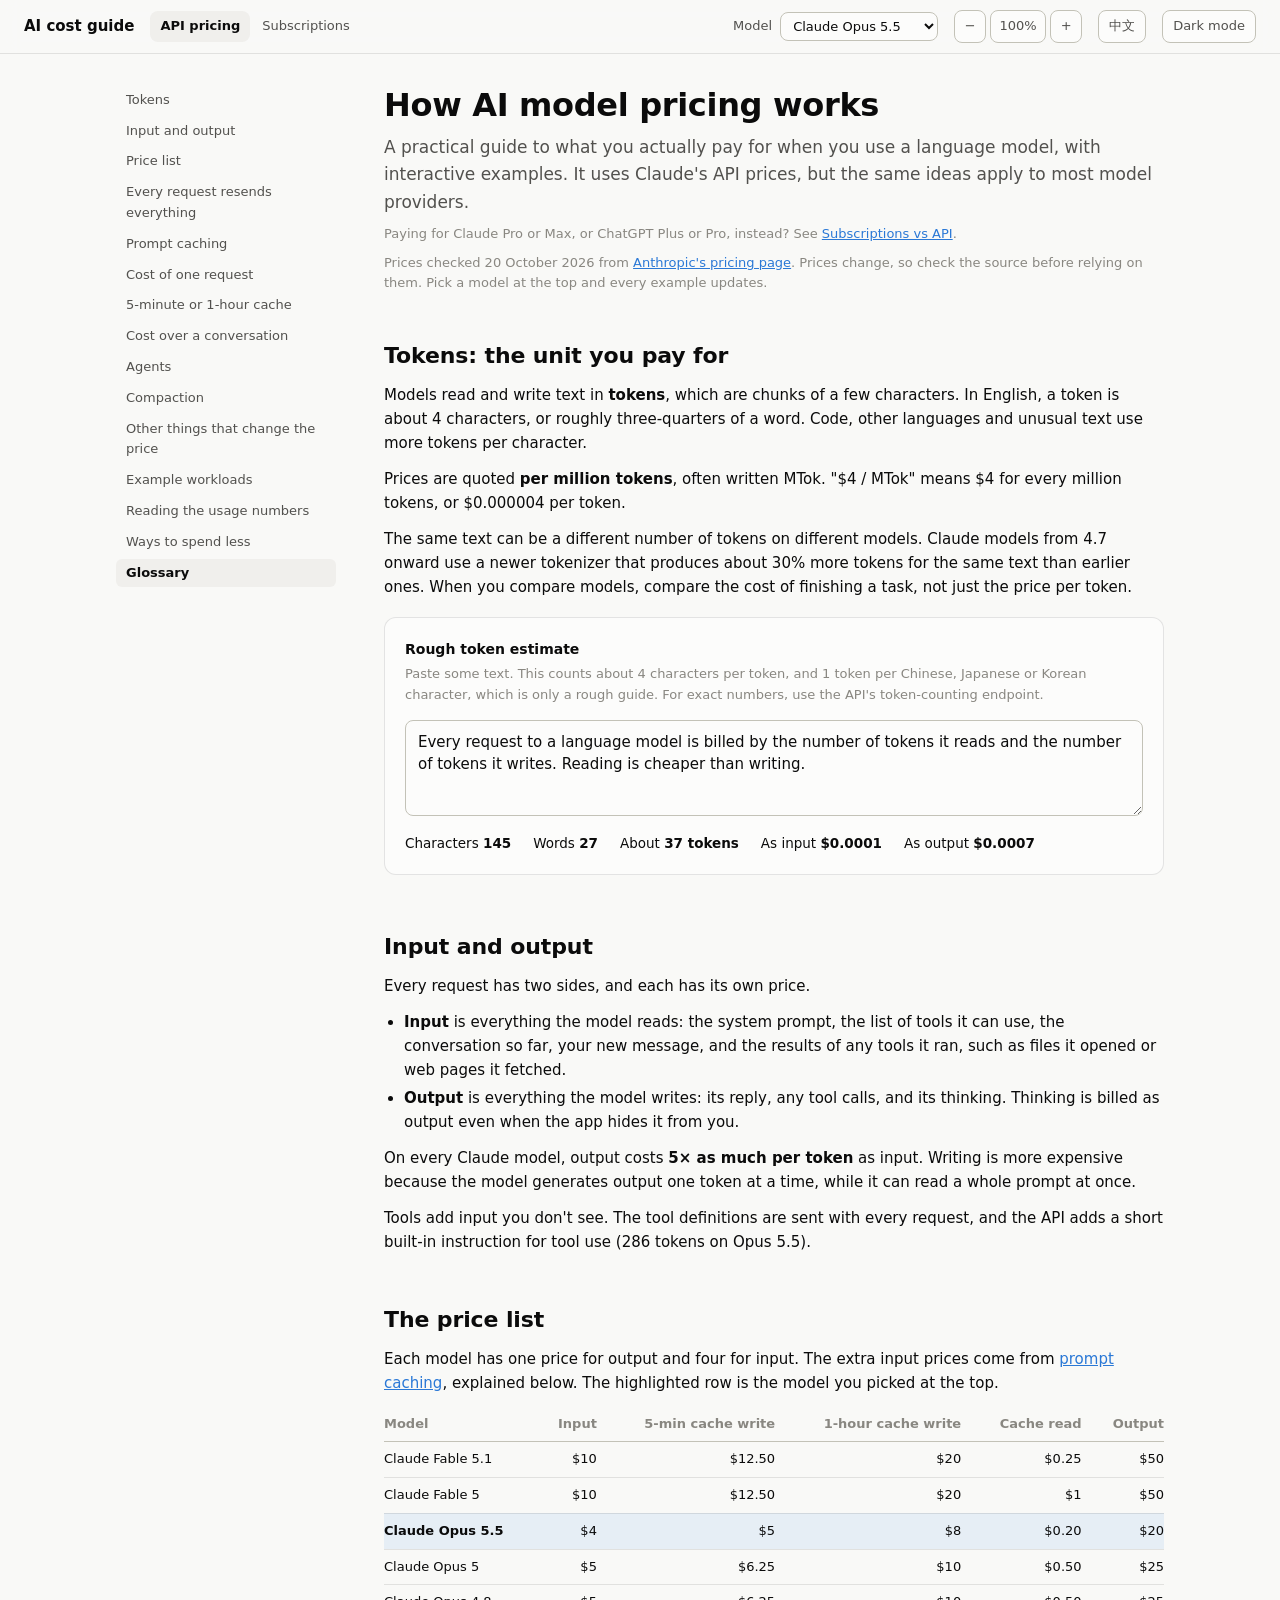
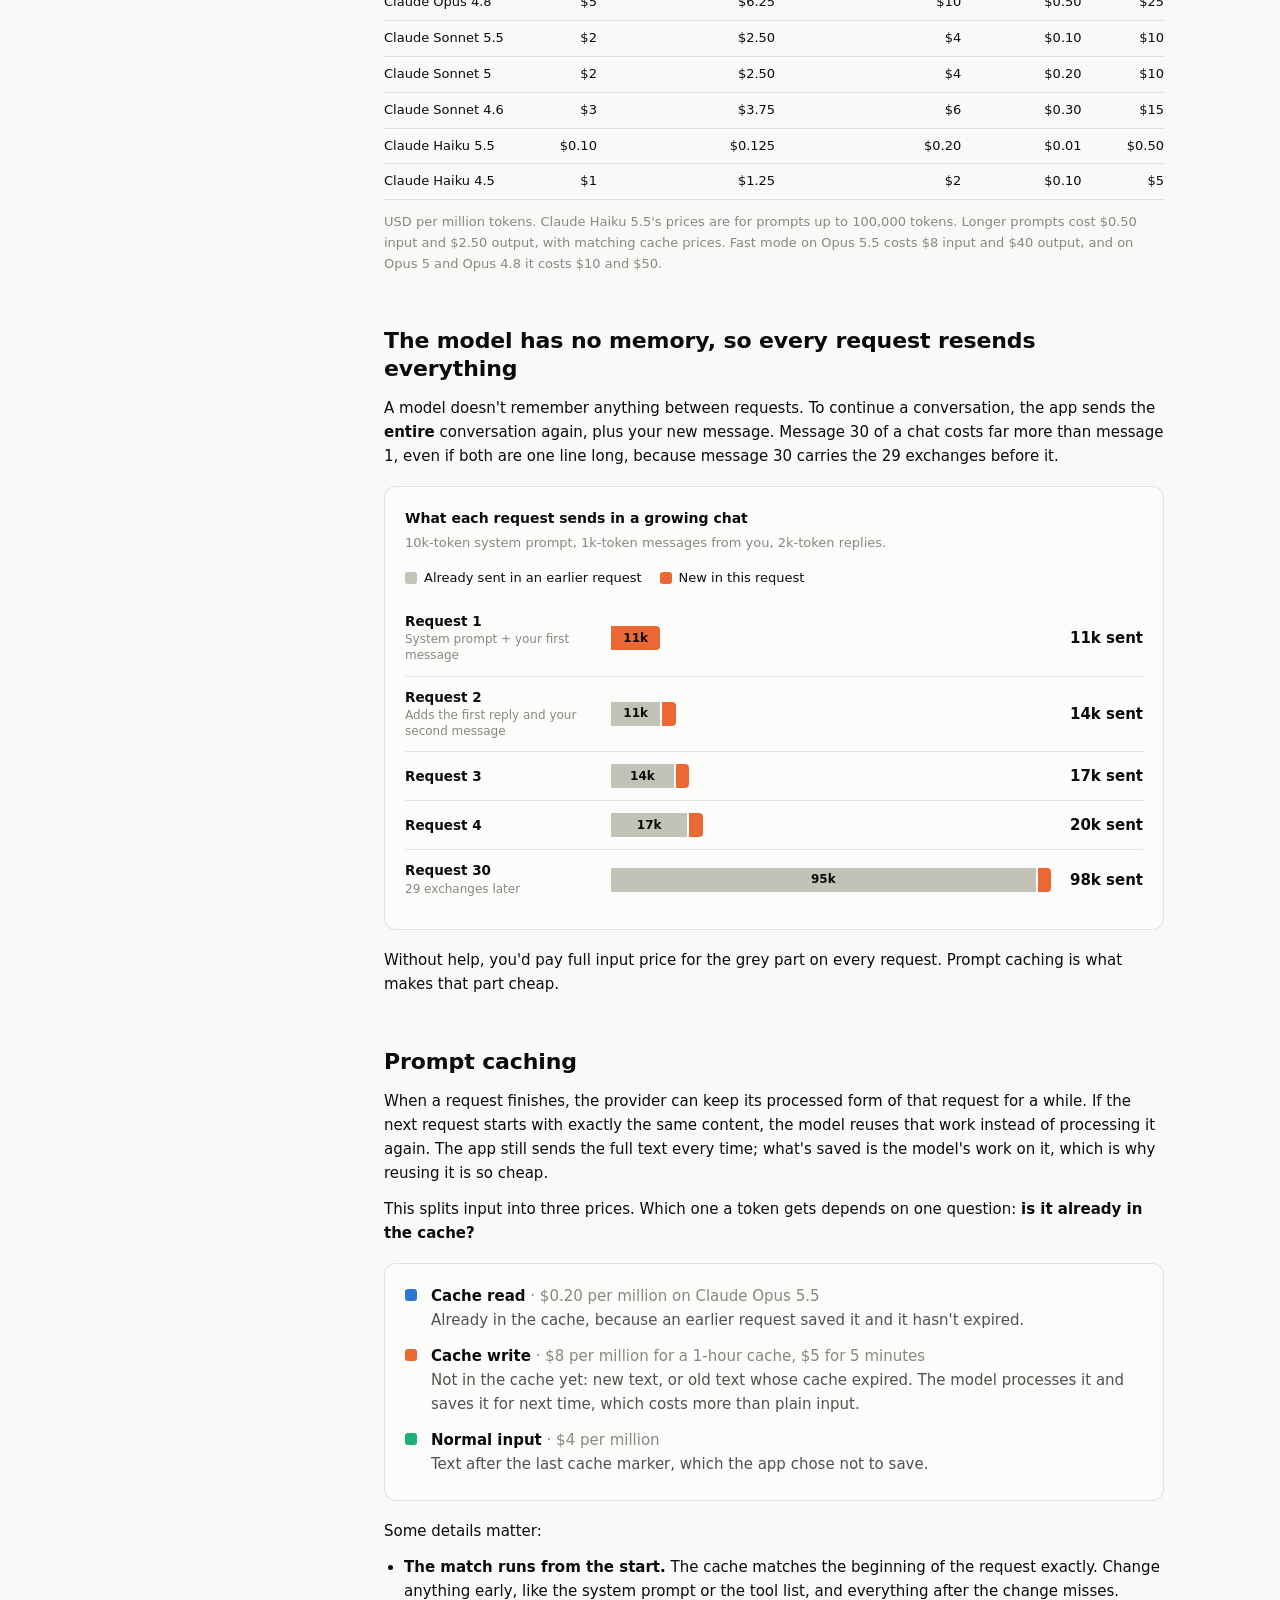
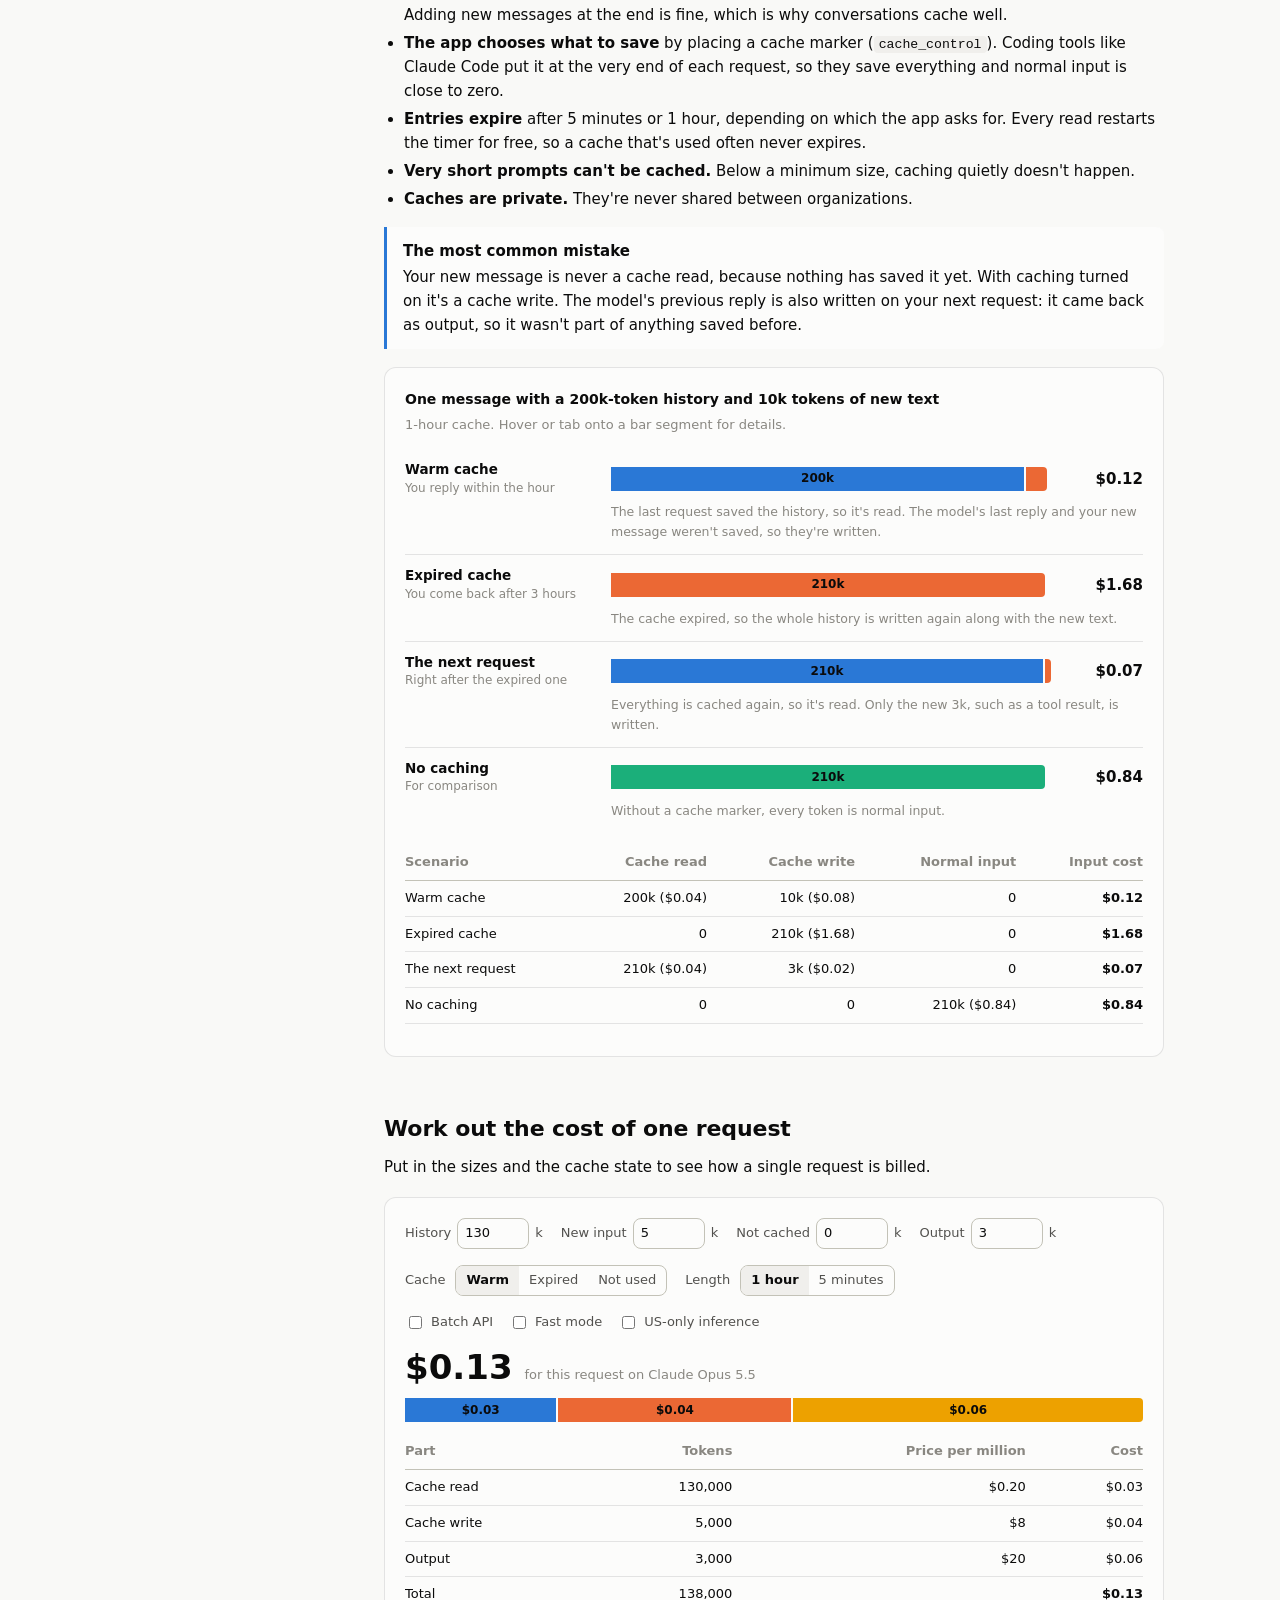
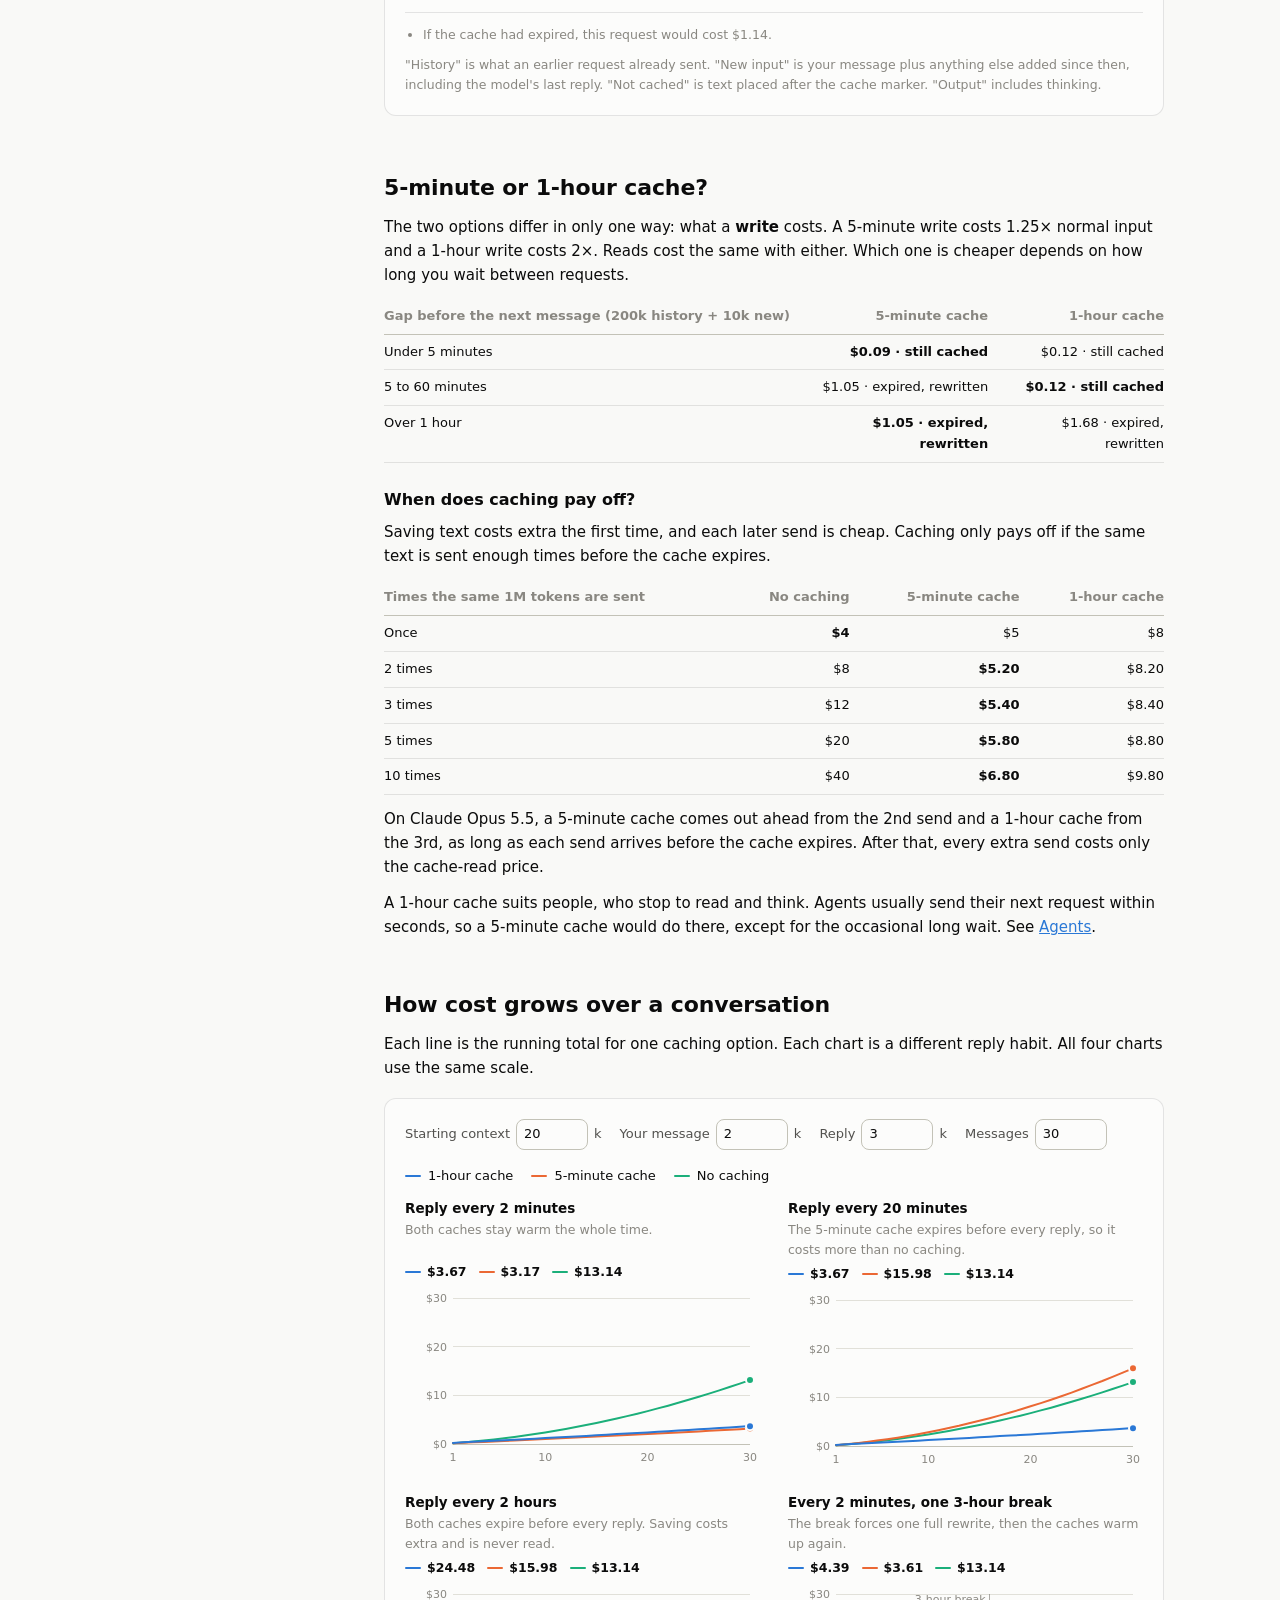
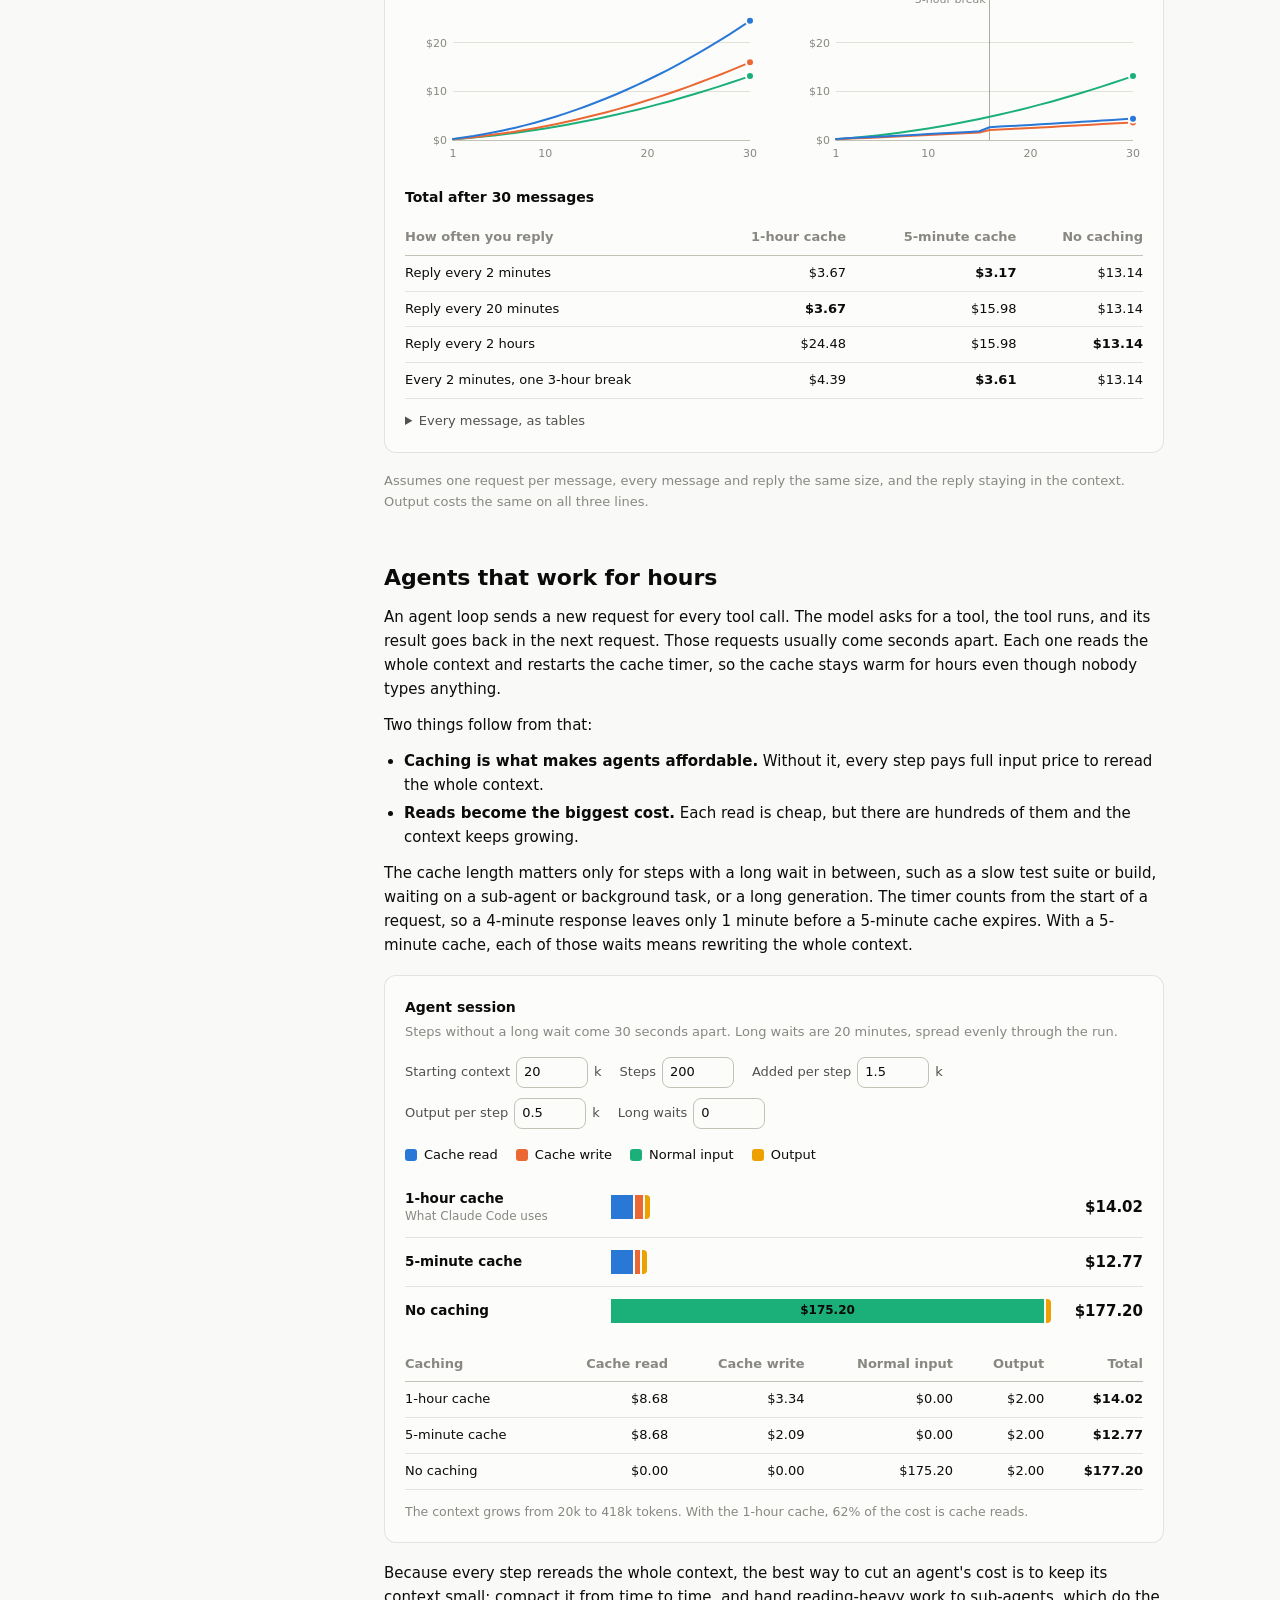
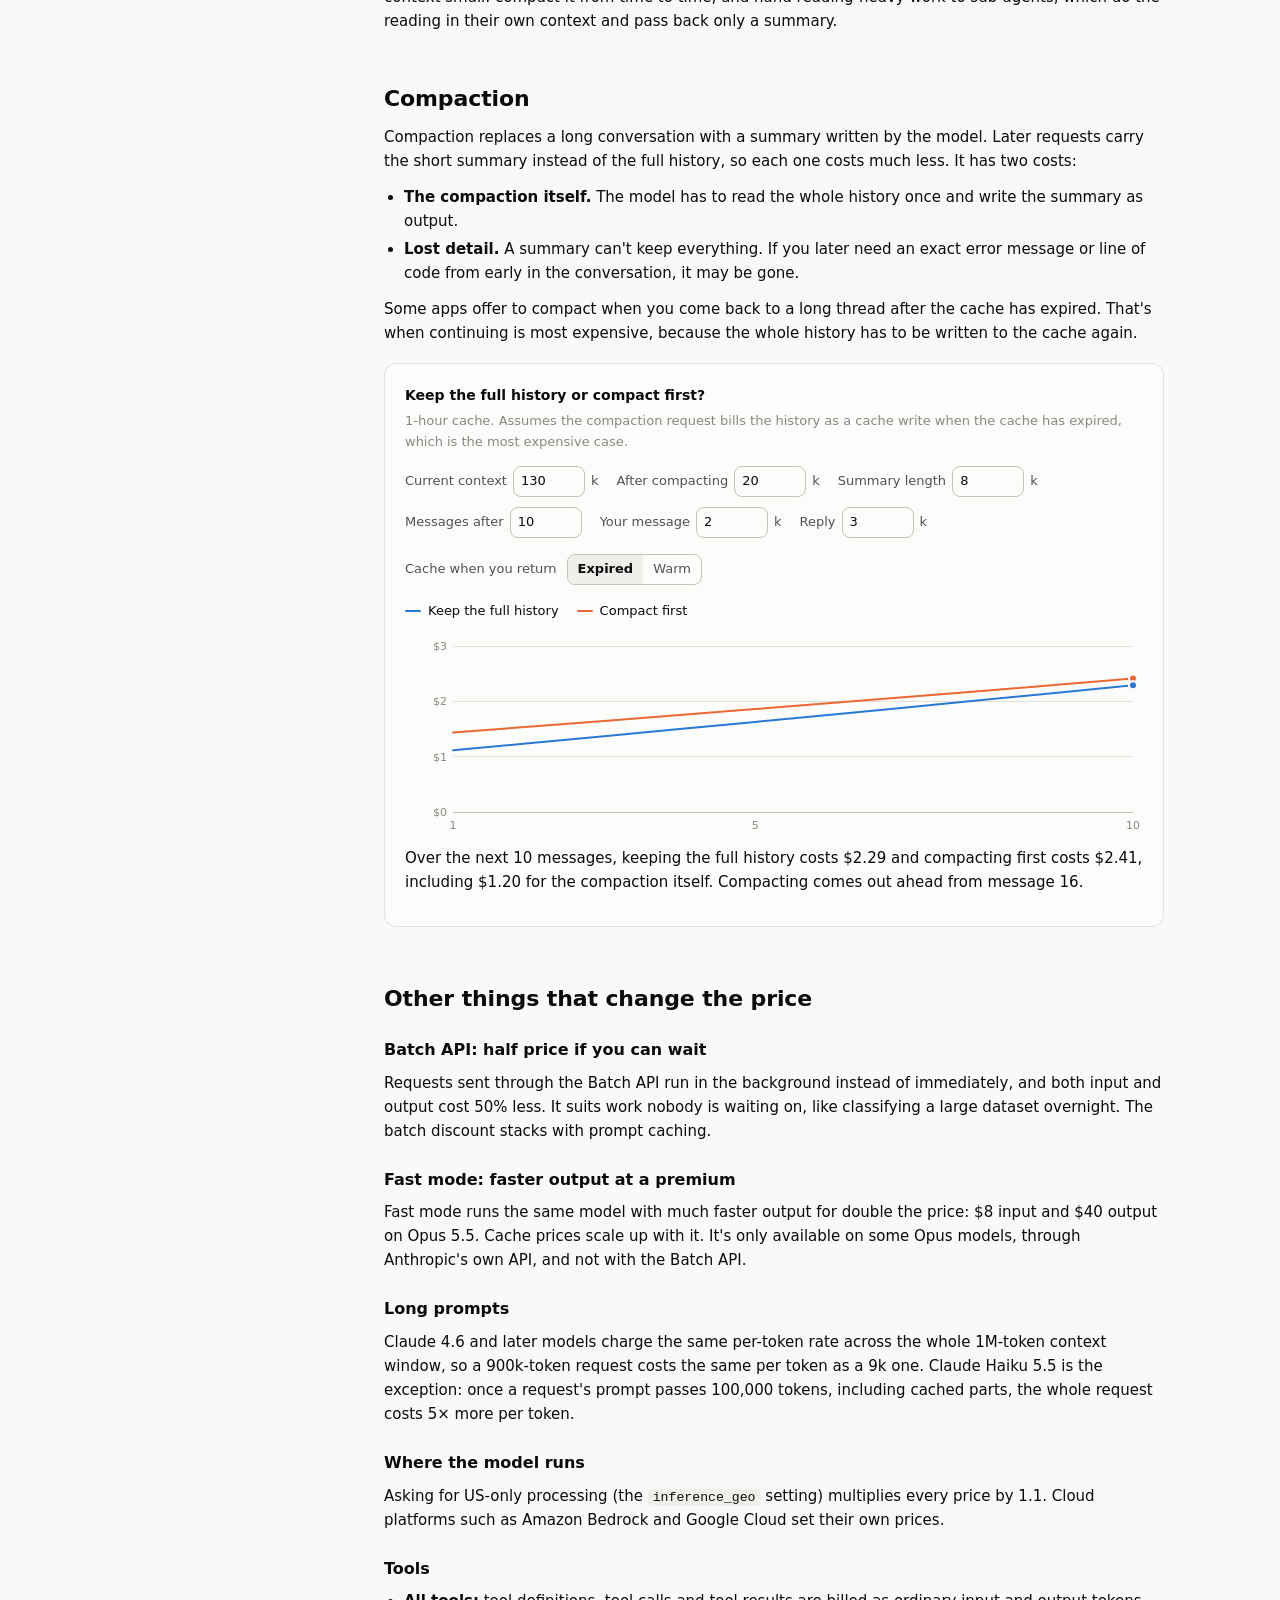
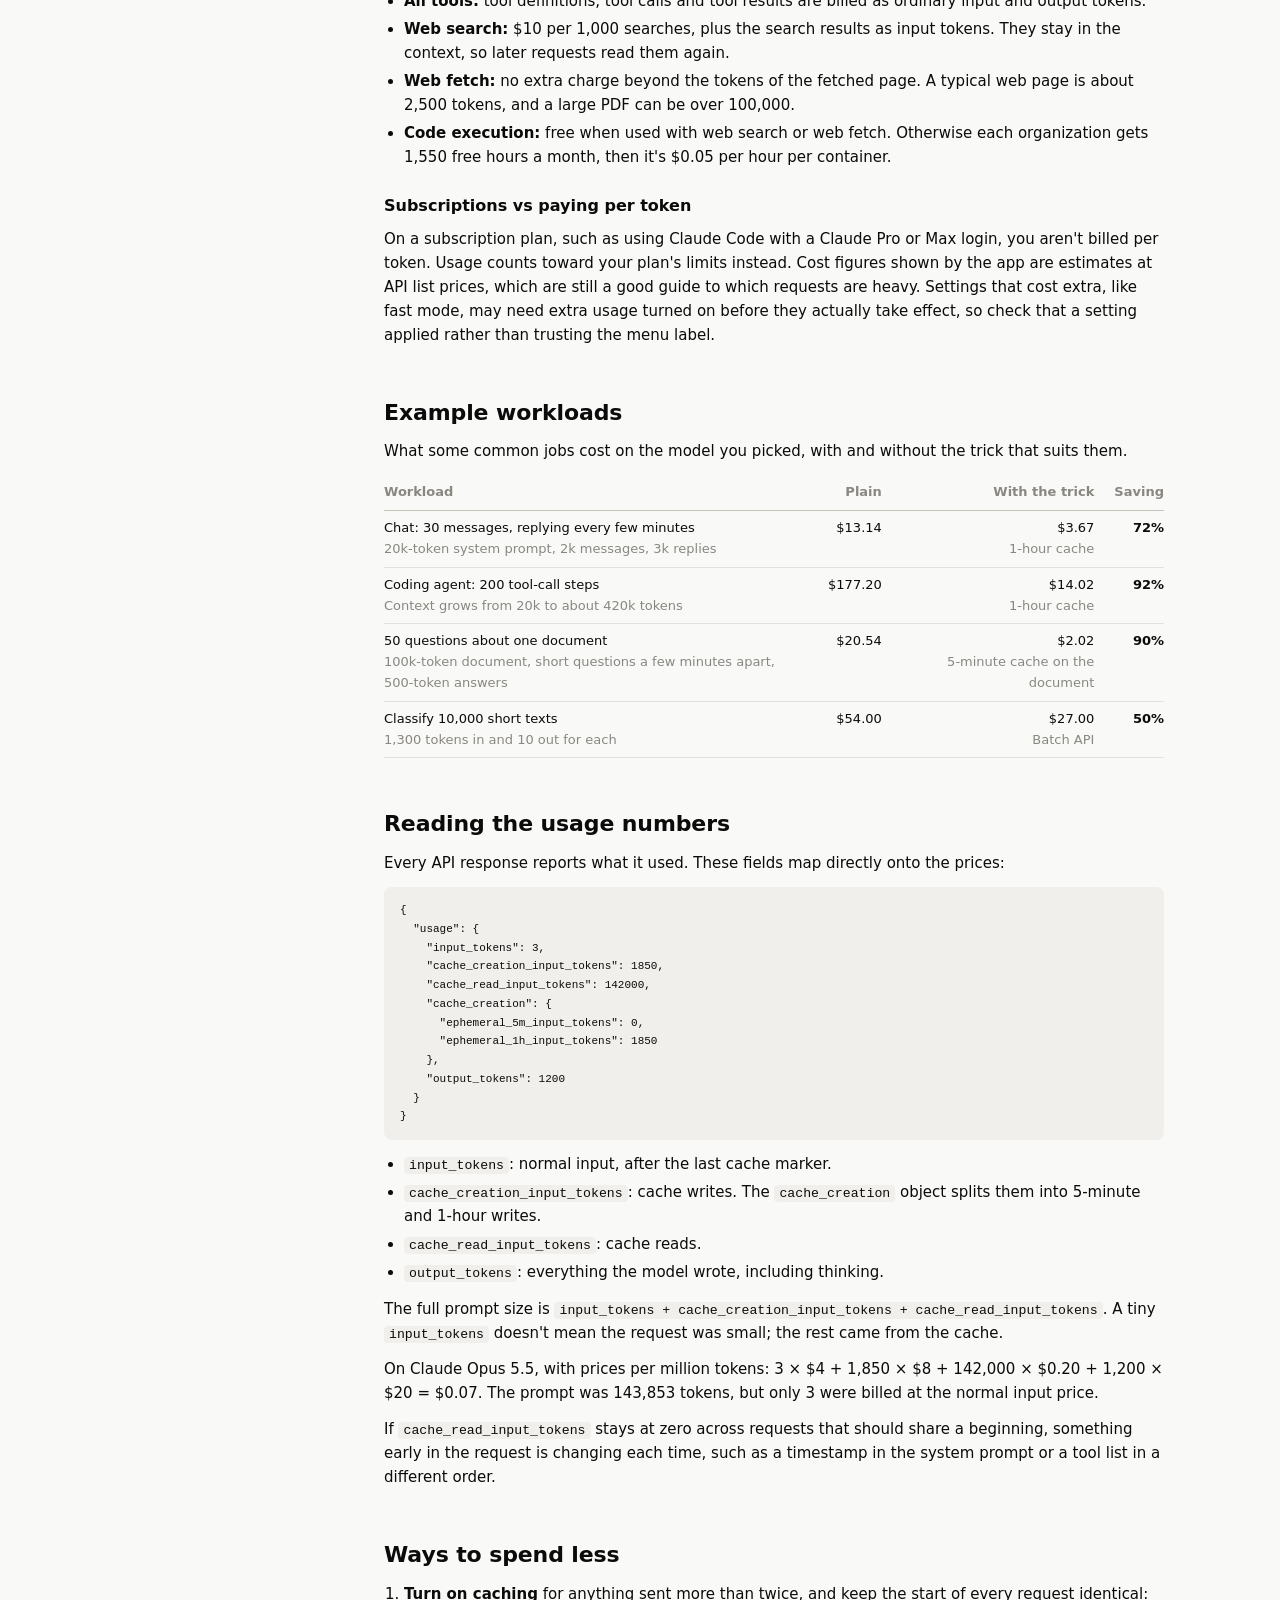
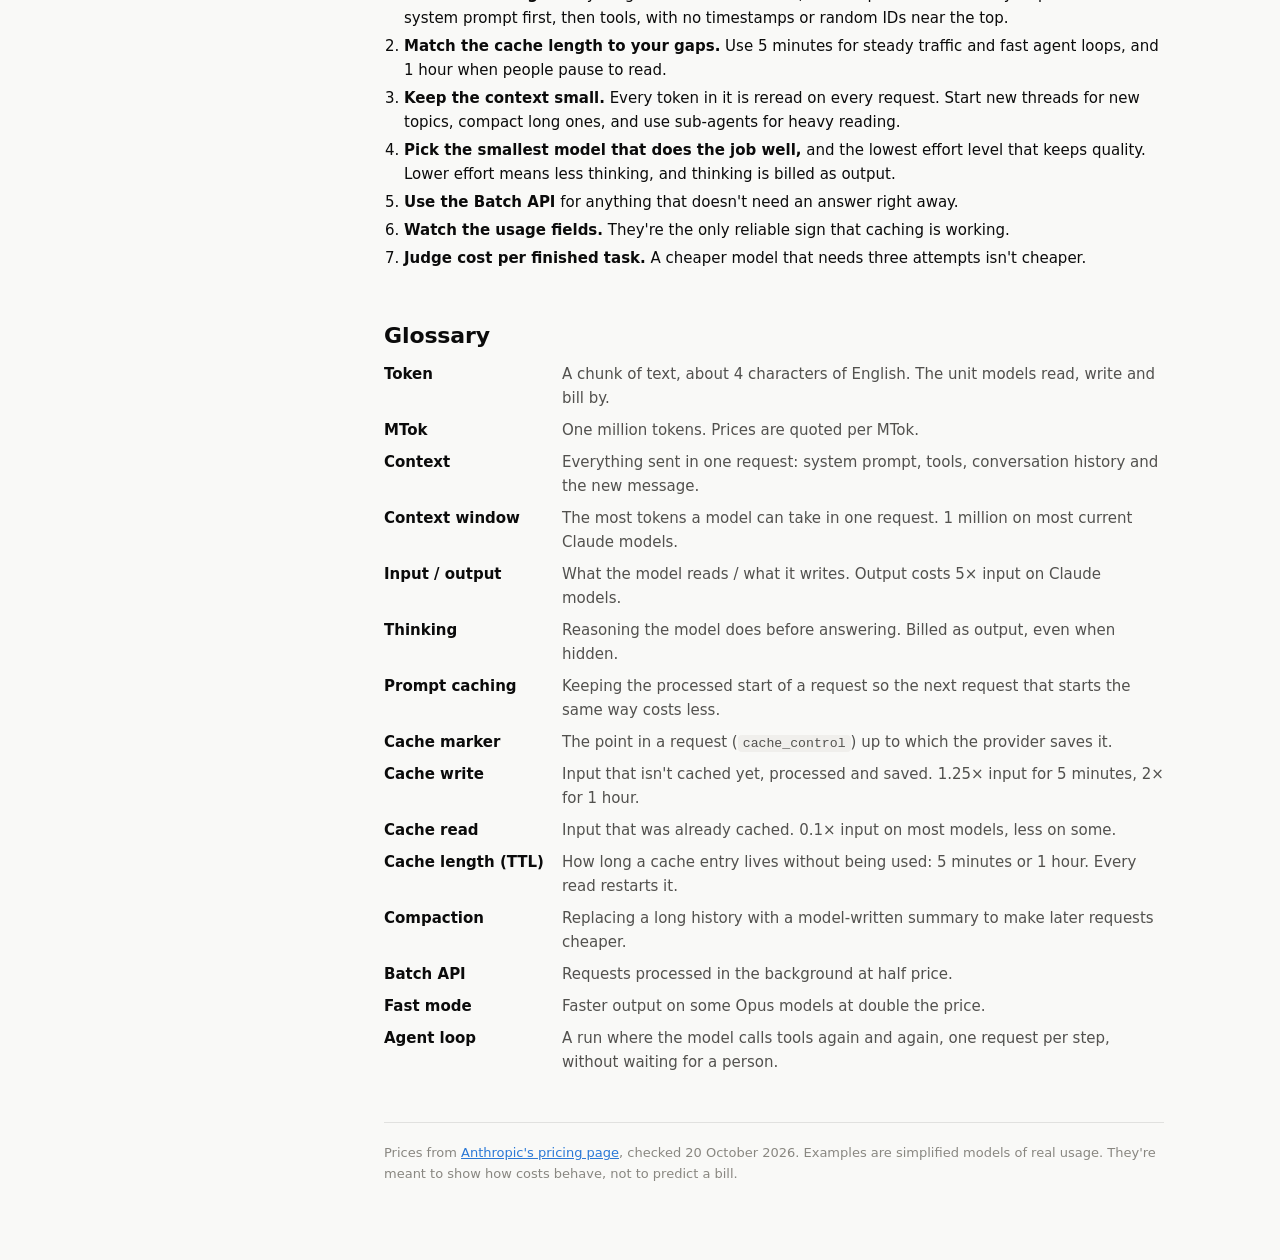
==== commit 83b0fede: "Add a Simplified Chinese version with a language toggle Every page now reads in English or Simplifie" ====
--- a/index.html
+++ b/index.html
@@ -3,7 +3,7 @@
 <head>
 <meta charset="utf-8">
 <meta name="viewport" content="width=device-width, initial-scale=1">
-<title>AI cost guide: how AI model pricing works</title>
+<title data-zh="AI 费用指南：AI 模型是怎么收费的">AI cost guide: how AI model pricing works</title>
 <meta name="description" content="An interactive guide to how AI model pricing works, using Claude's API prices: tokens, input and output, prompt caching, conversations, agents, compaction and more.">
 <link rel="stylesheet" href="css/styles.css">
 <script src="js/boot.js"></script>
@@ -11,132 +11,176 @@
 <body>
 
 <header class="topbar">
-  <a class="brand" href="index.html">AI cost guide</a>
-  <nav class="topnav" aria-label="Pages"><a href="index.html" aria-current="page">API pricing</a><a href="subscriptions.html">Subscriptions</a></nav>
-  <label>Model <select id="model-select" aria-label="Model used in every example"></select></label>
-  <div class="tb-zoom" role="group" aria-label="Page zoom, shared by both pages">
-    <button class="icon-btn" id="zoom-out" type="button" aria-label="Zoom out" title="Zoom out (Ctrl/⌘ −)">−</button>
-    <button class="icon-btn zval" id="zoom-val" type="button" title="Reset zoom to 100% (Ctrl/⌘ 0)">100%</button>
-    <button class="icon-btn" id="zoom-in" type="button" aria-label="Zoom in" title="Zoom in (Ctrl/⌘ +)">+</button>
+  <a class="brand" href="index.html"><span lang="en">AI cost guide</span><span lang="zh-CN">AI 费用指南</span></a>
+  <nav class="topnav" aria-label="Pages" data-zh-aria-label="页面"><a href="index.html" aria-current="page"><span lang="en">API pricing</span><span lang="zh-CN">API 定价</span></a><a href="subscriptions.html"><span lang="en">Subscriptions</span><span lang="zh-CN">订阅套餐</span></a></nav>
+  <label><span lang="en">Model</span><span lang="zh-CN">模型</span> <select id="model-select" aria-label="Model used in every example" data-zh-aria-label="所有示例使用的模型"></select></label>
+  <div class="tb-zoom" role="group" aria-label="Page zoom, shared by both pages" data-zh-aria-label="页面缩放，两个页面共用">
+    <button class="icon-btn" id="zoom-out" type="button" aria-label="Zoom out" data-zh-aria-label="缩小" title="Zoom out (Ctrl/⌘ −)" data-zh-title="缩小（Ctrl/⌘ −）">−</button>
+    <button class="icon-btn zval" id="zoom-val" type="button" title="Reset zoom to 100% (Ctrl/⌘ 0)" data-zh-title="恢复为 100%（Ctrl/⌘ 0）">100%</button>
+    <button class="icon-btn" id="zoom-in" type="button" aria-label="Zoom in" data-zh-aria-label="放大" title="Zoom in (Ctrl/⌘ +)" data-zh-title="放大（Ctrl/⌘ +）">+</button>
   </div>
+  <button class="icon-btn" id="lang-btn" type="button">中文</button>
   <button class="icon-btn" id="theme-btn" type="button">Dark mode</button>
 </header>
 
 <div class="layout" id="top">
-  <nav class="toc" aria-label="Sections">
+  <nav class="toc" aria-label="Sections" data-zh-aria-label="章节">
     <ol>
-      <li><a href="#tokens">Tokens</a></li>
-      <li><a href="#input-output">Input and output</a></li>
-      <li><a href="#prices">Price list</a></li>
-      <li><a href="#resend">Every request resends everything</a></li>
-      <li><a href="#caching">Prompt caching</a></li>
-      <li><a href="#calculator">Cost of one request</a></li>
-      <li><a href="#cache-length">5-minute or 1-hour cache</a></li>
-      <li><a href="#conversation">Cost over a conversation</a></li>
-      <li><a href="#agents">Agents</a></li>
-      <li><a href="#compaction">Compaction</a></li>
-      <li><a href="#other-costs">Other things that change the price</a></li>
-      <li><a href="#examples">Example workloads</a></li>
-      <li><a href="#usage">Reading the usage numbers</a></li>
-      <li><a href="#save">Ways to spend less</a></li>
-      <li><a href="#glossary">Glossary</a></li>
+      <li><a href="#tokens"><span lang="en">Tokens</span><span lang="zh-CN">Token</span></a></li>
+      <li><a href="#input-output"><span lang="en">Input and output</span><span lang="zh-CN">输入与输出</span></a></li>
+      <li><a href="#prices"><span lang="en">Price list</span><span lang="zh-CN">价格表</span></a></li>
+      <li><a href="#resend"><span lang="en">Every request resends everything</span><span lang="zh-CN">每次请求都重发全部内容</span></a></li>
+      <li><a href="#caching"><span lang="en">Prompt caching</span><span lang="zh-CN">提示词缓存</span></a></li>
+      <li><a href="#calculator"><span lang="en">Cost of one request</span><span lang="zh-CN">单次请求的费用</span></a></li>
+      <li><a href="#cache-length"><span lang="en">5-minute or 1-hour cache</span><span lang="zh-CN">5 分钟还是 1 小时缓存</span></a></li>
+      <li><a href="#conversation"><span lang="en">Cost over a conversation</span><span lang="zh-CN">一段对话的累计费用</span></a></li>
+      <li><a href="#agents"><span lang="en">Agents</span><span lang="zh-CN">智能体</span></a></li>
+      <li><a href="#compaction"><span lang="en">Compaction</span><span lang="zh-CN">压缩上下文</span></a></li>
+      <li><a href="#other-costs"><span lang="en">Other things that change the price</span><span lang="zh-CN">其他影响价格的因素</span></a></li>
+      <li><a href="#examples"><span lang="en">Example workloads</span><span lang="zh-CN">常见任务示例</span></a></li>
+      <li><a href="#usage"><span lang="en">Reading the usage numbers</span><span lang="zh-CN">看懂用量数字</span></a></li>
+      <li><a href="#save"><span lang="en">Ways to spend less</span><span lang="zh-CN">省钱的办法</span></a></li>
+      <li><a href="#glossary"><span lang="en">Glossary</span><span lang="zh-CN">术语表</span></a></li>
     </ol>
   </nav>
 
   <main>
     <div class="hero">
-      <h1>How AI model pricing works</h1>
-      <p>A practical guide to what you actually pay for when you use a language model, with interactive examples. It uses Claude's API prices, but the same ideas apply to most model providers.</p>
-      <p class="meta">Paying for Claude Pro or Max, or ChatGPT Plus or Pro, instead? See <a href="subscriptions.html">Subscriptions vs API</a>.</p>
-      <p class="meta">Prices checked <span id="checked-date"></span> from <a id="source-link" href="#">Anthropic's pricing page</a>. Prices change, so check the source before relying on them. Pick a model at the top and every example updates.</p>
+      <h1 lang="en">How AI model pricing works</h1>
+      <h1 lang="zh-CN">AI 模型是怎么收费的</h1>
+      <p lang="en">A practical guide to what you actually pay for when you use a language model, with interactive examples. It uses Claude's API prices, but the same ideas apply to most model providers.</p>
+      <p lang="zh-CN">这是一份带交互示例的实用指南，讲清楚使用语言模型时你到底在为什么付费。文中用的是 Claude 的 API 价格，但同样的道理适用于大多数模型服务商。</p>
+      <p class="meta" lang="en">Paying for Claude Pro or Max, or ChatGPT Plus or Pro, instead? See <a href="subscriptions.html">Subscriptions vs API</a>.</p>
+      <p class="meta" lang="zh-CN">用的是 Claude Pro、Max，或 ChatGPT Plus、Pro 这类订阅？请看<a href="subscriptions.html">订阅与 API 对比</a>。</p>
+      <p class="meta" lang="en">Prices checked <span class="checked-date"></span> from <a class="source-link" href="#">Anthropic's pricing page</a>. Prices change, so check the source before relying on them. Pick a model at the top and every example updates.</p>
+      <p class="meta" lang="zh-CN">价格来自 <a class="source-link" href="#">Anthropic 定价页面</a>，核对于 <span class="checked-date"></span>。价格会变动，使用前请先查看原始来源。在顶部选择一个模型，所有示例都会随之更新。</p>
     </div>
 
     <!-- Tokens -->
     <section id="tokens">
-      <h2>Tokens: the unit you pay for</h2>
-      <p>Models read and write text in <b>tokens</b>, which are chunks of a few characters. In English, a token is about 4 characters, or roughly three-quarters of a word. Code, other languages and unusual text use more tokens per character.</p>
-      <p>Prices are quoted <b>per million tokens</b>, often written MTok. "$4 / MTok" means $4 for every million tokens, or $0.000004 per token.</p>
-      <p>The same text can be a different number of tokens on different models. Claude models from 4.7 onward use a newer tokenizer that produces about 30% more tokens for the same text than earlier ones. When you compare models, compare the cost of finishing a task, not just the price per token.</p>
-      <div class="panel">
-        <p class="panel-title">Rough token estimate</p>
-        <p class="panel-sub">Paste some text. This divides the character count by 4, which is only a rough guide. For exact numbers, use the API's token-counting endpoint.</p>
-        <textarea id="tok-text" aria-label="Text to estimate">Every request to a language model is billed by the number of tokens it reads and the number of tokens it writes. Reading is cheaper than writing.</textarea>
+      <h2 lang="en">Tokens: the unit you pay for</h2>
+      <h2 lang="zh-CN">Token：计费的单位</h2>
+      <p lang="en">Models read and write text in <b>tokens</b>, which are chunks of a few characters. In English, a token is about 4 characters, or roughly three-quarters of a word. Code, other languages and unusual text use more tokens per character.</p>
+      <p lang="zh-CN">模型以 <b>token</b>（也叫“词元”）为单位读写文本，一个 token 就是由几个字符组成的一小段文本。英文里 1 个 token 大约是 4 个字符，约等于四分之三个单词。代码、其他语言和不常见的文本，每个字符要用更多 token：中文大约每个汉字 1 个 token。</p>
+      <p lang="en">Prices are quoted <b>per million tokens</b>, often written MTok. "$4 / MTok" means $4 for every million tokens, or $0.000004 per token.</p>
+      <p lang="zh-CN">价格按<b>每百万 token</b> 计算，常写作 MTok。“$4 / MTok”表示每一百万个 token 收 4 美元，也就是每个 token 0.000004 美元。</p>
+      <p lang="en">The same text can be a different number of tokens on different models. Claude models from 4.7 onward use a newer tokenizer that produces about 30% more tokens for the same text than earlier ones. When you compare models, compare the cost of finishing a task, not just the price per token.</p>
+      <p lang="zh-CN">同样的文本在不同模型上可能是不同数量的 token。Claude 4.7 及之后的模型使用了新的分词器，同样的文本会比以前的模型多出约 30% 的 token。比较模型时，要比较完成一项任务的总费用，而不只是每个 token 的单价。</p>
+      <div class="panel">
+        <p class="panel-title" lang="en">Rough token estimate</p>
+        <p class="panel-title" lang="zh-CN">粗略估算 token 数</p>
+        <p class="panel-sub" lang="en">Paste some text. This counts about 4 characters per token, and 1 token per Chinese, Japanese or Korean character, which is only a rough guide. For exact numbers, use the API's token-counting endpoint.</p>
+        <p class="panel-sub" lang="zh-CN">粘贴一段文本试试。这里按约 4 个字符 1 个 token、每个汉字（或日文、韩文字符）1 个 token 来估算，只能作粗略参考。如需精确数字，请使用 API 的 token 计数接口。</p>
+        <textarea id="tok-text" aria-label="Text to estimate" data-zh-aria-label="要估算的文本" data-zh="每次调用语言模型，都按它读取的 token 数和写出的 token 数计费。读取比写出便宜。">Every request to a language model is billed by the number of tokens it reads and the number of tokens it writes. Reading is cheaper than writing.</textarea>
         <div class="estimate" id="tok-out" aria-live="polite"></div>
       </div>
     </section>
 
     <!-- Input and output -->
     <section id="input-output">
-      <h2>Input and output</h2>
-      <p>Every request has two sides, and each has its own price.</p>
-      <ul class="plain">
+      <h2 lang="en">Input and output</h2>
+      <h2 lang="zh-CN">输入与输出</h2>
+      <p lang="en">Every request has two sides, and each has its own price.</p>
+      <p lang="zh-CN">每次请求都分成两部分，各有各的价格。</p>
+      <ul class="plain" lang="en">
         <li><b>Input</b> is everything the model reads: the system prompt, the list of tools it can use, the conversation so far, your new message, and the results of any tools it ran, such as files it opened or web pages it fetched.</li>
         <li><b>Output</b> is everything the model writes: its reply, any tool calls, and its thinking. Thinking is billed as output even when the app hides it from you.</li>
       </ul>
-      <p>On every Claude model, output costs <b>5× as much per token</b> as input. Writing is more expensive because the model generates output one token at a time, while it can read a whole prompt at once.</p>
-      <p>Tools add input you don't see. The tool definitions are sent with every request, and the API adds a short built-in instruction for tool use (286 tokens on Opus 5.5).</p>
+      <ul class="plain" lang="zh-CN">
+        <li><b>输入</b>是模型读取的所有内容：系统提示词、它能使用的工具列表、之前的对话、你的新消息，以及它运行过的工具返回的结果，比如它打开的文件或抓取的网页。</li>
+        <li><b>输出</b>是模型写出的所有内容：它的回复、工具调用，以及它的思考过程。即使应用把思考过程隐藏起来不给你看，它也按输出计费。</li>
+      </ul>
+      <p lang="en">On every Claude model, output costs <b>5× as much per token</b> as input. Writing is more expensive because the model generates output one token at a time, while it can read a whole prompt at once.</p>
+      <p lang="zh-CN">在所有 Claude 模型上，输出的<b>单价都是输入的 5 倍</b>。写比读贵，是因为模型生成输出时只能一个 token 一个 token 地写，而读取提示词时可以一次读完一整段。</p>
+      <p lang="en">Tools add input you don't see. The tool definitions are sent with every request, and the API adds a short built-in instruction for tool use (286 tokens on Opus 5.5).</p>
+      <p lang="zh-CN">工具还会带来你看不见的输入。每次请求都会附带工具定义，API 还会额外加上一段简短的内置工具使用说明（在 Opus 5.5 上是 286 个 token）。</p>
     </section>
 
     <!-- Prices -->
     <section id="prices">
-      <h2>The price list</h2>
-      <p>Each model has one price for output and four for input. The extra input prices come from <a href="#caching">prompt caching</a>, explained below. The highlighted row is the model you picked at the top.</p>
+      <h2 lang="en">The price list</h2>
+      <h2 lang="zh-CN">价格表</h2>
+      <p lang="en">Each model has one price for output and four for input. The extra input prices come from <a href="#caching">prompt caching</a>, explained below. The highlighted row is the model you picked at the top.</p>
+      <p lang="zh-CN">每个模型有一个输出价格和四个输入价格。多出来的几个输入价格来自<a href="#caching">提示词缓存</a>，下文会解释。高亮的那一行就是你在顶部选择的模型。</p>
       <div class="table-wrap">
-        <table aria-label="Claude API prices per million tokens">
-          <thead><tr><th>Model</th><th>Input</th><th>5-min cache write</th><th>1-hour cache write</th><th>Cache read</th><th>Output</th></tr></thead>
+        <table aria-label="Claude API prices per million tokens" data-zh-aria-label="Claude API 价格（每百万 token）">
+          <thead><tr><th><span lang="en">Model</span><span lang="zh-CN">模型</span></th><th><span lang="en">Input</span><span lang="zh-CN">输入</span></th><th><span lang="en">5-min cache write</span><span lang="zh-CN">5 分钟缓存写入</span></th><th><span lang="en">1-hour cache write</span><span lang="zh-CN">1 小时缓存写入</span></th><th><span lang="en">Cache read</span><span lang="zh-CN">缓存读取</span></th><th><span lang="en">Output</span><span lang="zh-CN">输出</span></th></tr></thead>
           <tbody id="price-body"></tbody>
         </table>
       </div>
-      <p class="muted" style="font-size:13px">USD per million tokens. Claude Haiku 5.5's prices are for prompts up to 100,000 tokens. Longer prompts cost $0.50 input and $2.50 output, with matching cache prices. Fast mode on Opus 5.5 costs $8 input and $40 output, and on Opus 5 and Opus 4.8 it costs $10 and $50.</p>
+      <p class="muted" style="font-size:13px" lang="en">USD per million tokens. Claude Haiku 5.5's prices are for prompts up to 100,000 tokens. Longer prompts cost $0.50 input and $2.50 output, with matching cache prices. Fast mode on Opus 5.5 costs $8 input and $40 output, and on Opus 5 and Opus 4.8 it costs $10 and $50.</p>
+      <p class="muted" style="font-size:13px" lang="zh-CN">单位为美元/每百万 token。Claude Haiku 5.5 的价格适用于 100,000 token 以内的提示词，更长的提示词输入 $0.50、输出 $2.50，缓存价格也相应提高。快速模式在 Opus 5.5 上输入 $8、输出 $40，在 Opus 5 和 Opus 4.8 上为 $10 和 $50。</p>
     </section>
 
     <!-- Resend -->
     <section id="resend">
-      <h2>The model has no memory, so every request resends everything</h2>
-      <p>A model doesn't remember anything between requests. To continue a conversation, the app sends the <b>entire</b> conversation again, plus your new message. Message 30 of a chat costs far more than message 1, even if both are one line long, because message 30 carries the 29 exchanges before it.</p>
-      <div class="panel">
-        <p class="panel-title">What each request sends in a growing chat</p>
-        <p class="panel-sub">10k-token system prompt, 1k-token messages from you, 2k-token replies.</p>
+      <h2 lang="en">The model has no memory, so every request resends everything</h2>
+      <h2 lang="zh-CN">模型没有记忆，所以每次请求都要重发全部内容</h2>
+      <p lang="en">A model doesn't remember anything between requests. To continue a conversation, the app sends the <b>entire</b> conversation again, plus your new message. Message 30 of a chat costs far more than message 1, even if both are one line long, because message 30 carries the 29 exchanges before it.</p>
+      <p lang="zh-CN">模型在两次请求之间什么都不记得。要继续一段对话，应用会把<b>整段</b>对话连同你的新消息再发送一遍。所以聊天里的第 30 条消息比第 1 条贵得多，哪怕两条都只有一行字，因为第 30 条消息带着前面 29 轮的往来。</p>
+      <div class="panel">
+        <p class="panel-title" lang="en">What each request sends in a growing chat</p>
+        <p class="panel-title" lang="zh-CN">对话越来越长时，每次请求发送了什么</p>
+        <p class="panel-sub" lang="en">10k-token system prompt, 1k-token messages from you, 2k-token replies.</p>
+        <p class="panel-sub" lang="zh-CN">系统提示词 10k token，你的每条消息 1k token，每条回复 2k token。</p>
         <div class="legend">
-          <span><i class="key-rect" style="background:var(--before)"></i>Already sent in an earlier request</span>
-          <span><i class="key-rect" style="background:var(--c-new)"></i>New in this request</span>
+          <span><i class="key-rect" style="background:var(--before)"></i><span lang="en">Already sent in an earlier request</span><span lang="zh-CN">之前的请求已经发送过</span></span>
+          <span><i class="key-rect" style="background:var(--c-new)"></i><span lang="en">New in this request</span><span lang="zh-CN">这次请求新增的</span></span>
         </div>
         <div class="bar-rows" id="resend-bars"></div>
       </div>
-      <p>Without help, you'd pay full input price for the grey part on every request. Prompt caching is what makes that part cheap.</p>
+      <p lang="en">Without help, you'd pay full input price for the grey part on every request. Prompt caching is what makes that part cheap.</p>
+      <p lang="zh-CN">如果什么都不做，每次请求都要为灰色部分付全价的输入费用。提示词缓存就是让这部分变便宜的办法。</p>
     </section>
 
     <!-- Caching -->
     <section id="caching">
-      <h2>Prompt caching</h2>
-      <p>When a request finishes, the provider can keep its processed form of that request for a while. If the next request starts with exactly the same content, the model reuses that work instead of processing it again. The app still sends the full text every time; what's saved is the model's work on it, which is why reusing it is so cheap.</p>
-      <p>This splits input into three prices. Which one a token gets depends on one question: <b>is it already in the cache?</b></p>
+      <h2 lang="en">Prompt caching</h2>
+      <h2 lang="zh-CN">提示词缓存</h2>
+      <p lang="en">When a request finishes, the provider can keep its processed form of that request for a while. If the next request starts with exactly the same content, the model reuses that work instead of processing it again. The app still sends the full text every time; what's saved is the model's work on it, which is why reusing it is so cheap.</p>
+      <p lang="zh-CN">一次请求完成后，服务商可以把这次请求处理后的结果保留一段时间。如果下一次请求的开头内容完全相同，模型就直接复用这些处理结果，不必重新处理。应用每次仍然会发送完整的文本；省下来的是模型处理这些文本的工作，所以复用起来非常便宜。</p>
+      <p lang="en">This splits input into three prices. Which one a token gets depends on one question: <b>is it already in the cache?</b></p>
+      <p lang="zh-CN">这样一来，输入就分成了三种价格。一个 token 按哪种价格计费，只取决于一个问题：<b>它是否已经在缓存里？</b></p>
       <div class="panel">
         <ul class="rules">
-          <li><i class="key-rect" style="background:var(--c-read)"></i><div><b>Cache read</b> <span class="muted num" data-rate="read"></span><br><span class="ink-2">Already in the cache, because an earlier request saved it and it hasn't expired.</span></div></li>
-          <li><i class="key-rect" style="background:var(--c-write)"></i><div><b>Cache write</b> <span class="muted num" data-rate="w1"></span><br><span class="ink-2">Not in the cache yet: new text, or old text whose cache expired. The model processes it and saves it for next time, which costs more than plain input.</span></div></li>
-          <li><i class="key-rect" style="background:var(--c-normal)"></i><div><b>Normal input</b> <span class="muted num" data-rate="input"></span><br><span class="ink-2">Text after the last cache marker, which the app chose not to save.</span></div></li>
+          <li><i class="key-rect" style="background:var(--c-read)"></i><div lang="en"><b>Cache read</b> <span class="muted num" data-rate="read"></span><br><span class="ink-2">Already in the cache, because an earlier request saved it and it hasn't expired.</span></div><div lang="zh-CN"><b>缓存读取</b> <span class="muted num" data-rate="read"></span><br><span class="ink-2">已经在缓存里：之前的请求保存过它，而且还没过期。</span></div></li>
+          <li><i class="key-rect" style="background:var(--c-write)"></i><div lang="en"><b>Cache write</b> <span class="muted num" data-rate="w1"></span><br><span class="ink-2">Not in the cache yet: new text, or old text whose cache expired. The model processes it and saves it for next time, which costs more than plain input.</span></div><div lang="zh-CN"><b>缓存写入</b> <span class="muted num" data-rate="w1"></span><br><span class="ink-2">还不在缓存里：新的文本，或者缓存已经过期的旧文本。模型处理它并保存下来供下次使用，所以比普通输入更贵。</span></div></li>
+          <li><i class="key-rect" style="background:var(--c-normal)"></i><div lang="en"><b>Normal input</b> <span class="muted num" data-rate="input"></span><br><span class="ink-2">Text after the last cache marker, which the app chose not to save.</span></div><div lang="zh-CN"><b>普通输入</b> <span class="muted num" data-rate="input"></span><br><span class="ink-2">最后一个缓存标记之后的文本，应用选择不保存这部分。</span></div></li>
         </ul>
       </div>
-      <p>Some details matter:</p>
-      <ul class="plain">
+      <p lang="en">Some details matter:</p>
+      <p lang="zh-CN">有几个细节很重要：</p>
+      <ul class="plain" lang="en">
         <li><b>The match runs from the start.</b> The cache matches the beginning of the request exactly. Change anything early, like the system prompt or the tool list, and everything after the change misses. Adding new messages at the end is fine, which is why conversations cache well.</li>
         <li><b>The app chooses what to save</b> by placing a cache marker (<code>cache_control</code>). Coding tools like Claude Code put it at the very end of each request, so they save everything and normal input is close to zero.</li>
         <li><b>Entries expire</b> after 5 minutes or 1 hour, depending on which the app asks for. Every read restarts the timer for free, so a cache that's used often never expires.</li>
         <li><b>Very short prompts can't be cached.</b> Below a minimum size, caching quietly doesn't happen.</li>
         <li><b>Caches are private.</b> They're never shared between organizations.</li>
       </ul>
-      <div class="callout">
+      <ul class="plain" lang="zh-CN">
+        <li><b>从开头开始匹配。</b>缓存要求请求的开头部分完全一致。只要前面有任何改动，比如改了系统提示词或工具列表，改动之后的所有内容都无法命中缓存。在末尾追加新消息没有问题，所以对话的缓存效果很好。</li>
+        <li><b>由应用决定保存什么</b>，方法是放置一个缓存标记（<code>cache_control</code>）。像 Claude Code 这样的编程工具会把它放在每次请求的最末尾，所以会保存全部内容，普通输入几乎为零。</li>
+        <li><b>缓存会过期</b>，过期时间是 5 分钟或 1 小时，取决于应用选择哪一种。每次读取都会免费重新计时，所以经常使用的缓存永远不会过期。</li>
+        <li><b>太短的提示词无法缓存。</b>低于最小长度时，缓存会悄悄地不生效。</li>
+        <li><b>缓存是私有的。</b>不同组织之间从不共享缓存。</li>
+      </ul>
+      <div class="callout" lang="en">
         <strong>The most common mistake</strong>
         Your new message is never a cache read, because nothing has saved it yet. With caching turned on it's a cache write. The model's previous reply is also written on your next request: it came back as output, so it wasn't part of anything saved before.
       </div>
-      <div class="panel">
-        <p class="panel-title">One message with a 200k-token history and 10k tokens of new text</p>
-        <p class="panel-sub">1-hour cache. Hover or tab onto a bar segment for details.</p>
+      <div class="callout" lang="zh-CN">
+        <strong>最常见的误解</strong>
+        你的新消息永远不会是缓存读取，因为还没有任何请求保存过它。开启缓存后，它算作缓存写入。模型的上一条回复也会在你下一次请求时被写入缓存：它是作为输出返回的，所以不在之前保存过的任何内容里。
+      </div>
+      <div class="panel">
+        <p class="panel-title" lang="en">One message with a 200k-token history and 10k tokens of new text</p>
+        <p class="panel-title" lang="zh-CN">一条消息：200k token 的历史记录，加上 10k token 的新文本</p>
+        <p class="panel-sub" lang="en">1-hour cache. Hover or tab onto a bar segment for details.</p>
+        <p class="panel-sub" lang="zh-CN">1 小时缓存。把鼠标移到条形的某一段上（或用 Tab 键选中）可查看详情。</p>
         <div class="bar-rows" id="scenario-bars"></div>
         <div class="table-wrap">
-          <table aria-label="Token split and cost per scenario">
-            <thead><tr><th>Scenario</th><th>Cache read</th><th>Cache write</th><th>Normal input</th><th>Input cost</th></tr></thead>
+          <table aria-label="Token split and cost per scenario" data-zh-aria-label="各场景的 token 构成和费用">
+            <thead><tr><th><span lang="en">Scenario</span><span lang="zh-CN">场景</span></th><th><span lang="en">Cache read</span><span lang="zh-CN">缓存读取</span></th><th><span lang="en">Cache write</span><span lang="zh-CN">缓存写入</span></th><th><span lang="en">Normal input</span><span lang="zh-CN">普通输入</span></th><th><span lang="en">Input cost</span><span lang="zh-CN">输入费用</span></th></tr></thead>
             <tbody id="scenario-body"></tbody>
           </table>
         </div>
@@ -145,168 +189,199 @@
 
     <!-- Calculator -->
     <section id="calculator">
-      <h2>Work out the cost of one request</h2>
-      <p>Put in the sizes and the cache state to see how a single request is billed.</p>
+      <h2 lang="en">Work out the cost of one request</h2>
+      <h2 lang="zh-CN">算一算单次请求的费用</h2>
+      <p lang="en">Put in the sizes and the cache state to see how a single request is billed.</p>
+      <p lang="zh-CN">填入各部分的大小和缓存状态，看看一次请求是怎么计费的。</p>
       <div class="panel">
         <div class="controls">
-          <label>History <input type="number" id="calc-history" value="130" min="0" max="1000" step="10"> k</label>
-          <label>New input <input type="number" id="calc-new" value="5" min="0" max="1000" step="1"> k</label>
-          <label>Not cached <input type="number" id="calc-tail" value="0" min="0" max="1000" step="1"> k</label>
-          <label>Output <input type="number" id="calc-output" value="3" min="0" max="128" step="1"> k</label>
+          <label><span lang="en">History</span><span lang="zh-CN">历史记录</span> <input type="number" id="calc-history" value="130" min="0" max="1000" step="10"> k</label>
+          <label><span lang="en">New input</span><span lang="zh-CN">新输入</span> <input type="number" id="calc-new" value="5" min="0" max="1000" step="1"> k</label>
+          <label><span lang="en">Not cached</span><span lang="zh-CN">不缓存</span> <input type="number" id="calc-tail" value="0" min="0" max="1000" step="1"> k</label>
+          <label><span lang="en">Output</span><span lang="zh-CN">输出</span> <input type="number" id="calc-output" value="3" min="0" max="128" step="1"> k</label>
         </div>
         <div class="controls">
-          <fieldset><legend>Cache</legend>
+          <fieldset><legend><span lang="en">Cache</span><span lang="zh-CN">缓存</span></legend>
             <span class="seg-btns">
-              <label><input type="radio" name="calc-state" value="warm" checked><span>Warm</span></label>
-              <label><input type="radio" name="calc-state" value="expired"><span>Expired</span></label>
-              <label><input type="radio" name="calc-state" value="none"><span>Not used</span></label>
+              <label><input type="radio" name="calc-state" value="warm" checked><span><span lang="en">Warm</span><span lang="zh-CN">有效</span></span></label>
+              <label><input type="radio" name="calc-state" value="expired"><span><span lang="en">Expired</span><span lang="zh-CN">已过期</span></span></label>
+              <label><input type="radio" name="calc-state" value="none"><span><span lang="en">Not used</span><span lang="zh-CN">不使用</span></span></label>
             </span>
           </fieldset>
-          <fieldset><legend>Length</legend>
+          <fieldset><legend><span lang="en">Length</span><span lang="zh-CN">时长</span></legend>
             <span class="seg-btns">
-              <label><input type="radio" name="calc-ttl" value="1h" checked><span>1 hour</span></label>
-              <label><input type="radio" name="calc-ttl" value="5m"><span>5 minutes</span></label>
+              <label><input type="radio" name="calc-ttl" value="1h" checked><span><span lang="en">1 hour</span><span lang="zh-CN">1 小时</span></span></label>
+              <label><input type="radio" name="calc-ttl" value="5m"><span><span lang="en">5 minutes</span><span lang="zh-CN">5 分钟</span></span></label>
             </span>
           </fieldset>
         </div>
         <div class="controls checks">
-          <label><input type="checkbox" id="calc-batch"> Batch API</label>
-          <label><input type="checkbox" id="calc-fast"> Fast mode</label>
-          <label><input type="checkbox" id="calc-us"> US-only inference</label>
+          <label><input type="checkbox" id="calc-batch"> <span lang="en">Batch API</span><span lang="zh-CN">批处理 API</span></label>
+          <label><input type="checkbox" id="calc-fast"> <span lang="en">Fast mode</span><span lang="zh-CN">快速模式</span></label>
+          <label><input type="checkbox" id="calc-us"> <span lang="en">US-only inference</span><span lang="zh-CN">仅在美国推理</span></label>
         </div>
         <div class="result"><span class="big num" id="calc-total"></span><span class="big-label" id="calc-label"></span></div>
         <div id="calc-bar"></div>
         <div class="table-wrap">
-          <table aria-label="Cost breakdown">
-            <thead><tr><th>Part</th><th>Tokens</th><th>Price per million</th><th>Cost</th></tr></thead>
+          <table aria-label="Cost breakdown" data-zh-aria-label="费用明细">
+            <thead><tr><th><span lang="en">Part</span><span lang="zh-CN">部分</span></th><th><span lang="en">Tokens</span><span lang="zh-CN">Token 数</span></th><th><span lang="en">Price per million</span><span lang="zh-CN">每百万价格</span></th><th><span lang="en">Cost</span><span lang="zh-CN">费用</span></th></tr></thead>
             <tbody id="calc-body"></tbody>
           </table>
         </div>
         <ul class="notes" id="calc-notes"></ul>
-        <p class="muted" style="font-size:12.5px;margin:10px 0 0">"History" is what an earlier request already sent. "New input" is your message plus anything else added since then, including the model's last reply. "Not cached" is text placed after the cache marker. "Output" includes thinking.</p>
+        <p class="muted" style="font-size:12.5px;margin:10px 0 0" lang="en">"History" is what an earlier request already sent. "New input" is your message plus anything else added since then, including the model's last reply. "Not cached" is text placed after the cache marker. "Output" includes thinking.</p>
+        <p class="muted" style="font-size:12.5px;margin:10px 0 0" lang="zh-CN">“历史记录”是之前的请求已经发送过的内容。“新输入”是你的消息以及此后新增的其他内容，包括模型的上一条回复。“不缓存”是放在缓存标记之后的文本。“输出”包含思考内容。</p>
       </div>
     </section>
 
     <!-- Cache length -->
     <section id="cache-length">
-      <h2>5-minute or 1-hour cache?</h2>
-      <p>The two options differ in only one way: what a <b>write</b> costs. A 5-minute write costs 1.25× normal input and a 1-hour write costs 2×. Reads cost the same with either. Which one is cheaper depends on how long you wait between requests.</p>
+      <h2 lang="en">5-minute or 1-hour cache?</h2>
+      <h2 lang="zh-CN">选 5 分钟缓存还是 1 小时缓存？</h2>
+      <p lang="en">The two options differ in only one way: what a <b>write</b> costs. A 5-minute write costs 1.25× normal input and a 1-hour write costs 2×. Reads cost the same with either. Which one is cheaper depends on how long you wait between requests.</p>
+      <p lang="zh-CN">两种选项只有一个区别：<b>写入</b>的价格。5 分钟缓存的写入价格是普通输入的 1.25 倍，1 小时缓存是 2 倍。两者的读取价格相同。哪个更便宜，取决于你两次请求之间隔多久。</p>
       <div class="table-wrap">
-        <table aria-label="Cost by gap between messages">
-          <thead><tr><th>Gap before the next message (200k history + 10k new)</th><th>5-minute cache</th><th>1-hour cache</th></tr></thead>
+        <table aria-label="Cost by gap between messages" data-zh-aria-label="按消息间隔计算的费用">
+          <thead><tr><th><span lang="en">Gap before the next message (200k history + 10k new)</span><span lang="zh-CN">距下一条消息的间隔（200k 历史记录 + 10k 新内容）</span></th><th><span lang="en">5-minute cache</span><span lang="zh-CN">5 分钟缓存</span></th><th><span lang="en">1-hour cache</span><span lang="zh-CN">1 小时缓存</span></th></tr></thead>
           <tbody id="gap-body"></tbody>
         </table>
       </div>
-      <h3>When does caching pay off?</h3>
-      <p>Saving text costs extra the first time, and each later send is cheap. Caching only pays off if the same text is sent enough times before the cache expires.</p>
+      <h3 lang="en">When does caching pay off?</h3>
+      <h3 lang="zh-CN">缓存什么时候才划算？</h3>
+      <p lang="en">Saving text costs extra the first time, and each later send is cheap. Caching only pays off if the same text is sent enough times before the cache expires.</p>
+      <p lang="zh-CN">第一次保存文本要多花钱，之后每次发送都很便宜。只有在缓存过期前把同样的文本发送足够多次，缓存才划算。</p>
       <div class="table-wrap">
-        <table aria-label="Cost of sending the same million tokens several times">
-          <thead><tr><th>Times the same 1M tokens are sent</th><th>No caching</th><th>5-minute cache</th><th>1-hour cache</th></tr></thead>
+        <table aria-label="Cost of sending the same million tokens several times" data-zh-aria-label="同样的一百万 token 发送多次的费用">
+          <thead><tr><th><span lang="en">Times the same 1M tokens are sent</span><span lang="zh-CN">同样的 1M token 发送次数</span></th><th><span lang="en">No caching</span><span lang="zh-CN">不缓存</span></th><th><span lang="en">5-minute cache</span><span lang="zh-CN">5 分钟缓存</span></th><th><span lang="en">1-hour cache</span><span lang="zh-CN">1 小时缓存</span></th></tr></thead>
           <tbody id="breakeven-body"></tbody>
         </table>
       </div>
       <p id="breakeven-text"></p>
-      <p>A 1-hour cache suits people, who stop to read and think. Agents usually send their next request within seconds, so a 5-minute cache would do there, except for the occasional long wait. See <a href="#agents">Agents</a>.</p>
+      <p lang="en">A 1-hour cache suits people, who stop to read and think. Agents usually send their next request within seconds, so a 5-minute cache would do there, except for the occasional long wait. See <a href="#agents">Agents</a>.</p>
+      <p lang="zh-CN">1 小时缓存适合人来用，因为人会停下来阅读和思考。智能体通常几秒内就会发出下一个请求，所以用 5 分钟缓存就够了，除非偶尔有很长的等待。参见<a href="#agents">智能体</a>。</p>
     </section>
 
     <!-- Conversation -->
     <section id="conversation">
-      <h2>How cost grows over a conversation</h2>
-      <p>Each line is the running total for one caching option. Each chart is a different reply habit. All four charts use the same scale.</p>
+      <h2 lang="en">How cost grows over a conversation</h2>
+      <h2 lang="zh-CN">一段对话的费用是怎么增长的</h2>
+      <p lang="en">Each line is the running total for one caching option. Each chart is a different reply habit. All four charts use the same scale.</p>
+      <p lang="zh-CN">每条线是一种缓存选项的累计费用，每张图代表一种回复习惯。四张图使用相同的刻度。</p>
       <div class="panel">
         <div class="controls">
-          <label>Starting context <input type="number" id="conv-start" value="20" min="0" max="900" step="5"> k</label>
-          <label>Your message <input type="number" id="conv-user" value="2" min="0.1" max="100" step="1"> k</label>
-          <label>Reply <input type="number" id="conv-reply" value="3" min="0.1" max="100" step="1"> k</label>
-          <label>Messages <input type="number" id="conv-n" value="30" min="2" max="200" step="5"></label>
+          <label><span lang="en">Starting context</span><span lang="zh-CN">初始上下文</span> <input type="number" id="conv-start" value="20" min="0" max="900" step="5"> k</label>
+          <label><span lang="en">Your message</span><span lang="zh-CN">你的消息</span> <input type="number" id="conv-user" value="2" min="0.1" max="100" step="1"> k</label>
+          <label><span lang="en">Reply</span><span lang="zh-CN">回复</span> <input type="number" id="conv-reply" value="3" min="0.1" max="100" step="1"> k</label>
+          <label><span lang="en">Messages</span><span lang="zh-CN">消息数</span> <input type="number" id="conv-n" value="30" min="2" max="200" step="5"></label>
         </div>
         <div class="legend">
-          <span><i class="key-line" style="background:var(--c-h1)"></i>1-hour cache</span>
-          <span><i class="key-line" style="background:var(--c-m5)"></i>5-minute cache</span>
-          <span><i class="key-line" style="background:var(--c-none)"></i>No caching</span>
+          <span><i class="key-line" style="background:var(--c-h1)"></i><span lang="en">1-hour cache</span><span lang="zh-CN">1 小时缓存</span></span>
+          <span><i class="key-line" style="background:var(--c-m5)"></i><span lang="en">5-minute cache</span><span lang="zh-CN">5 分钟缓存</span></span>
+          <span><i class="key-line" style="background:var(--c-none)"></i><span lang="en">No caching</span><span lang="zh-CN">不缓存</span></span>
         </div>
         <div class="multiples" id="conv-charts"></div>
         <h3 id="conv-sum-h" style="font-size:14px"></h3>
         <div class="table-wrap">
           <table aria-labelledby="conv-sum-h">
-            <thead><tr><th>How often you reply</th><th>1-hour cache</th><th>5-minute cache</th><th>No caching</th></tr></thead>
+            <thead><tr><th><span lang="en">How often you reply</span><span lang="zh-CN">回复频率</span></th><th><span lang="en">1-hour cache</span><span lang="zh-CN">1 小时缓存</span></th><th><span lang="en">5-minute cache</span><span lang="zh-CN">5 分钟缓存</span></th><th><span lang="en">No caching</span><span lang="zh-CN">不缓存</span></th></tr></thead>
             <tbody id="conv-body"></tbody>
           </table>
         </div>
-        <details><summary>Every message, as tables</summary><div id="conv-detail"></div></details>
-      </div>
-      <p class="muted" style="font-size:13px">Assumes one request per message, every message and reply the same size, and the reply staying in the context. Output costs the same on all three lines.</p>
+        <details><summary><span lang="en">Every message, as tables</span><span lang="zh-CN">每条消息的明细表</span></summary><div id="conv-detail"></div></details>
+      </div>
+      <p class="muted" style="font-size:13px" lang="en">Assumes one request per message, every message and reply the same size, and the reply staying in the context. Output costs the same on all three lines.</p>
+      <p class="muted" style="font-size:13px" lang="zh-CN">假设每条消息对应一次请求，每条消息和每条回复大小都相同，并且回复会留在上下文中。三条线的输出费用相同。</p>
     </section>
 
     <!-- Agents -->
     <section id="agents">
-      <h2>Agents that work for hours</h2>
-      <p>An agent loop sends a new request for every tool call. The model asks for a tool, the tool runs, and its result goes back in the next request. Those requests usually come seconds apart. Each one reads the whole context and restarts the cache timer, so the cache stays warm for hours even though nobody types anything.</p>
-      <p>Two things follow from that:</p>
-      <ul class="plain">
+      <h2 lang="en">Agents that work for hours</h2>
+      <h2 lang="zh-CN">连续工作几个小时的智能体</h2>
+      <p lang="en">An agent loop sends a new request for every tool call. The model asks for a tool, the tool runs, and its result goes back in the next request. Those requests usually come seconds apart. Each one reads the whole context and restarts the cache timer, so the cache stays warm for hours even though nobody types anything.</p>
+      <p lang="zh-CN">智能体（Agent）循环每调用一次工具就发送一次新请求：模型要求调用某个工具，工具运行，结果放进下一次请求里发回去。这些请求通常只隔几秒。每次请求都会读取整个上下文并重新开始缓存计时，所以即使没有人打字，缓存也能连续几个小时保持有效。</p>
+      <p lang="en">Two things follow from that:</p>
+      <p lang="zh-CN">由此可以得出两点：</p>
+      <ul class="plain" lang="en">
         <li><b>Caching is what makes agents affordable.</b> Without it, every step pays full input price to reread the whole context.</li>
         <li><b>Reads become the biggest cost.</b> Each read is cheap, but there are hundreds of them and the context keeps growing.</li>
       </ul>
-      <p>The cache length matters only for steps with a long wait in between, such as a slow test suite or build, waiting on a sub-agent or background task, or a long generation. The timer counts from the start of a request, so a 4-minute response leaves only 1 minute before a 5-minute cache expires. With a 5-minute cache, each of those waits means rewriting the whole context.</p>
-      <div class="panel">
-        <p class="panel-title">Agent session</p>
-        <p class="panel-sub">Steps without a long wait come 30 seconds apart. Long waits are 20 minutes, spread evenly through the run.</p>
+      <ul class="plain" lang="zh-CN">
+        <li><b>有了缓存，智能体才用得起。</b>没有缓存，每一步都要按全价重新读取整个上下文。</li>
+        <li><b>读取会成为最大的开销。</b>每次读取都很便宜，但要读上几百次，而且上下文还在不断变长。</li>
+      </ul>
+      <p lang="en">The cache length matters only for steps with a long wait in between, such as a slow test suite or build, waiting on a sub-agent or background task, or a long generation. The timer counts from the start of a request, so a 4-minute response leaves only 1 minute before a 5-minute cache expires. With a 5-minute cache, each of those waits means rewriting the whole context.</p>
+      <p lang="zh-CN">缓存时长只对中间有长时间等待的步骤有影响，比如运行很慢的测试或构建、等待子智能体或后台任务，或者生成很长的内容。计时从请求开始时算起，所以一次耗时 4 分钟的响应结束后，5 分钟缓存只剩 1 分钟就会过期。用 5 分钟缓存时，每遇到一次这样的等待，就要把整个上下文重新写入一遍。</p>
+      <div class="panel">
+        <p class="panel-title" lang="en">Agent session</p>
+        <p class="panel-title" lang="zh-CN">智能体会话</p>
+        <p class="panel-sub" lang="en">Steps without a long wait come 30 seconds apart. Long waits are 20 minutes, spread evenly through the run.</p>
+        <p class="panel-sub" lang="zh-CN">没有长时间等待的步骤之间隔 30 秒。长时间等待每次 20 分钟，均匀分布在整个运行过程中。</p>
         <div class="controls">
-          <label>Starting context <input type="number" id="ag-start" value="20" min="0" max="900" step="5"> k</label>
-          <label>Steps <input type="number" id="ag-steps" value="200" min="2" max="2000" step="10"></label>
-          <label>Added per step <input type="number" id="ag-add" value="1.5" min="0" max="100" step="0.5"> k</label>
-          <label>Output per step <input type="number" id="ag-out" value="0.5" min="0" max="64" step="0.5"> k</label>
-          <label>Long waits <input type="number" id="ag-waits" value="0" min="0" max="500" step="1"></label>
+          <label><span lang="en">Starting context</span><span lang="zh-CN">初始上下文</span> <input type="number" id="ag-start" value="20" min="0" max="900" step="5"> k</label>
+          <label><span lang="en">Steps</span><span lang="zh-CN">步数</span> <input type="number" id="ag-steps" value="200" min="2" max="2000" step="10"></label>
+          <label><span lang="en">Added per step</span><span lang="zh-CN">每步新增</span> <input type="number" id="ag-add" value="1.5" min="0" max="100" step="0.5"> k</label>
+          <label><span lang="en">Output per step</span><span lang="zh-CN">每步输出</span> <input type="number" id="ag-out" value="0.5" min="0" max="64" step="0.5"> k</label>
+          <label><span lang="en">Long waits</span><span lang="zh-CN">长时间等待次数</span> <input type="number" id="ag-waits" value="0" min="0" max="500" step="1"></label>
         </div>
         <div class="legend">
-          <span><i class="key-rect" style="background:var(--c-read)"></i>Cache read</span>
-          <span><i class="key-rect" style="background:var(--c-write)"></i>Cache write</span>
-          <span><i class="key-rect" style="background:var(--c-normal)"></i>Normal input</span>
-          <span><i class="key-rect" style="background:var(--c-output)"></i>Output</span>
+          <span><i class="key-rect" style="background:var(--c-read)"></i><span lang="en">Cache read</span><span lang="zh-CN">缓存读取</span></span>
+          <span><i class="key-rect" style="background:var(--c-write)"></i><span lang="en">Cache write</span><span lang="zh-CN">缓存写入</span></span>
+          <span><i class="key-rect" style="background:var(--c-normal)"></i><span lang="en">Normal input</span><span lang="zh-CN">普通输入</span></span>
+          <span><i class="key-rect" style="background:var(--c-output)"></i><span lang="en">Output</span><span lang="zh-CN">输出</span></span>
         </div>
         <div class="bar-rows" id="agent-bars"></div>
         <div class="table-wrap">
-          <table aria-label="Agent session cost by caching option">
-            <thead><tr><th>Caching</th><th>Cache read</th><th>Cache write</th><th>Normal input</th><th>Output</th><th>Total</th></tr></thead>
+          <table aria-label="Agent session cost by caching option" data-zh-aria-label="不同缓存选项下的智能体会话费用">
+            <thead><tr><th><span lang="en">Caching</span><span lang="zh-CN">缓存方式</span></th><th><span lang="en">Cache read</span><span lang="zh-CN">缓存读取</span></th><th><span lang="en">Cache write</span><span lang="zh-CN">缓存写入</span></th><th><span lang="en">Normal input</span><span lang="zh-CN">普通输入</span></th><th><span lang="en">Output</span><span lang="zh-CN">输出</span></th><th><span lang="en">Total</span><span lang="zh-CN">总计</span></th></tr></thead>
             <tbody id="agent-body"></tbody>
           </table>
         </div>
         <p class="muted" style="font-size:12.5px;margin:0" id="agent-note"></p>
       </div>
-      <p>Because every step rereads the whole context, the best way to cut an agent's cost is to keep its context small: compact it from time to time, and hand reading-heavy work to sub-agents, which do the reading in their own context and pass back only a summary.</p>
+      <p lang="en">Because every step rereads the whole context, the best way to cut an agent's cost is to keep its context small: compact it from time to time, and hand reading-heavy work to sub-agents, which do the reading in their own context and pass back only a summary.</p>
+      <p lang="zh-CN">因为每一步都要重新读取整个上下文，降低智能体费用最好的办法就是让上下文保持精简：时不时压缩一下，并把需要大量阅读的工作交给子智能体。子智能体在自己的上下文里完成阅读，只把摘要传回来。</p>
     </section>
 
     <!-- Compaction -->
     <section id="compaction">
-      <h2>Compaction</h2>
-      <p>Compaction replaces a long conversation with a summary written by the model. Later requests carry the short summary instead of the full history, so each one costs much less. It has two costs:</p>
-      <ul class="plain">
+      <h2 lang="en">Compaction</h2>
+      <h2 lang="zh-CN">压缩上下文</h2>
+      <p lang="en">Compaction replaces a long conversation with a summary written by the model. Later requests carry the short summary instead of the full history, so each one costs much less. It has two costs:</p>
+      <p lang="zh-CN">压缩（compaction）就是用模型写的一份摘要替换掉一段很长的对话。之后的请求只需带上简短的摘要，而不是完整的历史记录，所以每次请求都便宜得多。它有两项代价：</p>
+      <ul class="plain" lang="en">
         <li><b>The compaction itself.</b> The model has to read the whole history once and write the summary as output.</li>
         <li><b>Lost detail.</b> A summary can't keep everything. If you later need an exact error message or line of code from early in the conversation, it may be gone.</li>
       </ul>
-      <p>Some apps offer to compact when you come back to a long thread after the cache has expired. That's when continuing is most expensive, because the whole history has to be written to the cache again.</p>
-      <div class="panel">
-        <p class="panel-title">Keep the full history or compact first?</p>
-        <p class="panel-sub">1-hour cache. Assumes the compaction request bills the history as a cache write when the cache has expired, which is the most expensive case.</p>
+      <ul class="plain" lang="zh-CN">
+        <li><b>压缩本身的费用。</b>模型要把整段历史读一遍，并把摘要作为输出写出来。</li>
+        <li><b>细节会丢失。</b>摘要不可能保留所有内容。如果你之后需要对话早期某条确切的错误信息或某行代码，它可能已经没了。</li>
+      </ul>
+      <p lang="en">Some apps offer to compact when you come back to a long thread after the cache has expired. That's when continuing is most expensive, because the whole history has to be written to the cache again.</p>
+      <p lang="zh-CN">有些应用会在你隔了很久、缓存已经过期后回到一段很长的对话时，提议先压缩。这正是继续对话最贵的时候，因为整段历史都要重新写入缓存。</p>
+      <div class="panel">
+        <p class="panel-title" lang="en">Keep the full history or compact first?</p>
+        <p class="panel-title" lang="zh-CN">保留完整历史，还是先压缩？</p>
+        <p class="panel-sub" lang="en">1-hour cache. Assumes the compaction request bills the history as a cache write when the cache has expired, which is the most expensive case.</p>
+        <p class="panel-sub" lang="zh-CN">1 小时缓存。假设缓存已过期时，压缩请求把历史记录按缓存写入计费，这是最贵的情况。</p>
         <div class="controls">
-          <label>Current context <input type="number" id="cp-history" value="130" min="1" max="1000" step="10"> k</label>
-          <label>After compacting <input type="number" id="cp-after" value="20" min="1" max="500" step="5"> k</label>
-          <label>Summary length <input type="number" id="cp-summary" value="8" min="0" max="64" step="1"> k</label>
-          <label>Messages after <input type="number" id="cp-n" value="10" min="1" max="200" step="1"></label>
-          <label>Your message <input type="number" id="cp-user" value="2" min="0.1" max="100" step="1"> k</label>
-          <label>Reply <input type="number" id="cp-reply" value="3" min="0.1" max="100" step="1"> k</label>
+          <label><span lang="en">Current context</span><span lang="zh-CN">当前上下文</span> <input type="number" id="cp-history" value="130" min="1" max="1000" step="10"> k</label>
+          <label><span lang="en">After compacting</span><span lang="zh-CN">压缩后</span> <input type="number" id="cp-after" value="20" min="1" max="500" step="5"> k</label>
+          <label><span lang="en">Summary length</span><span lang="zh-CN">摘要长度</span> <input type="number" id="cp-summary" value="8" min="0" max="64" step="1"> k</label>
+          <label><span lang="en">Messages after</span><span lang="zh-CN">之后的消息数</span> <input type="number" id="cp-n" value="10" min="1" max="200" step="1"></label>
+          <label><span lang="en">Your message</span><span lang="zh-CN">你的消息</span> <input type="number" id="cp-user" value="2" min="0.1" max="100" step="1"> k</label>
+          <label><span lang="en">Reply</span><span lang="zh-CN">回复</span> <input type="number" id="cp-reply" value="3" min="0.1" max="100" step="1"> k</label>
         </div>
         <div class="controls">
-          <fieldset><legend>Cache when you return</legend>
+          <fieldset><legend><span lang="en">Cache when you return</span><span lang="zh-CN">回来时的缓存</span></legend>
             <span class="seg-btns">
-              <label><input type="radio" name="cp-state" value="expired" checked><span>Expired</span></label>
-              <label><input type="radio" name="cp-state" value="warm"><span>Warm</span></label>
+              <label><input type="radio" name="cp-state" value="expired" checked><span><span lang="en">Expired</span><span lang="zh-CN">已过期</span></span></label>
+              <label><input type="radio" name="cp-state" value="warm"><span><span lang="en">Warm</span><span lang="zh-CN">有效</span></span></label>
             </span>
           </fieldset>
         </div>
         <div class="legend">
-          <span><i class="key-line" style="background:var(--c-keep)"></i>Keep the full history</span>
-          <span><i class="key-line" style="background:var(--c-compact)"></i>Compact first</span>
+          <span><i class="key-line" style="background:var(--c-keep)"></i><span lang="en">Keep the full history</span><span lang="zh-CN">保留完整历史</span></span>
+          <span><i class="key-line" style="background:var(--c-compact)"></i><span lang="en">Compact first</span><span lang="zh-CN">先压缩</span></span>
         </div>
         <div class="plot" id="cp-chart"></div>
         <p id="cp-text" style="margin-top:12px"></p>
@@ -315,33 +390,53 @@
 
     <!-- Other costs -->
     <section id="other-costs">
-      <h2>Other things that change the price</h2>
-      <h3>Batch API: half price if you can wait</h3>
-      <p>Requests sent through the Batch API run in the background instead of immediately, and both input and output cost 50% less. It suits work nobody is waiting on, like classifying a large dataset overnight. The batch discount stacks with prompt caching.</p>
-      <h3>Fast mode: faster output at a premium</h3>
-      <p>Fast mode runs the same model with much faster output for double the price: $8 input and $40 output on Opus 5.5. Cache prices scale up with it. It's only available on some Opus models, through Anthropic's own API, and not with the Batch API.</p>
-      <h3>Long prompts</h3>
-      <p>Claude 4.6 and later models charge the same per-token rate across the whole 1M-token context window, so a 900k-token request costs the same per token as a 9k one. Claude Haiku 5.5 is the exception: once a request's prompt passes 100,000 tokens, including cached parts, the whole request costs 5× more per token.</p>
-      <h3>Where the model runs</h3>
-      <p>Asking for US-only processing (the <code>inference_geo</code> setting) multiplies every price by 1.1. Cloud platforms such as Amazon Bedrock and Google Cloud set their own prices.</p>
-      <h3>Tools</h3>
-      <ul class="plain">
+      <h2 lang="en">Other things that change the price</h2>
+      <h2 lang="zh-CN">其他影响价格的因素</h2>
+      <h3 lang="en">Batch API: half price if you can wait</h3>
+      <h3 lang="zh-CN">批处理 API：愿意等，就打五折</h3>
+      <p lang="en">Requests sent through the Batch API run in the background instead of immediately, and both input and output cost 50% less. It suits work nobody is waiting on, like classifying a large dataset overnight. The batch discount stacks with prompt caching.</p>
+      <p lang="zh-CN">通过批处理 API（Batch API）发送的请求会在后台运行，而不是立即执行，输入和输出都便宜 50%。它适合没人急着等结果的工作，比如连夜给一个大数据集做分类。批处理折扣可以和提示词缓存叠加。</p>
+      <h3 lang="en">Fast mode: faster output at a premium</h3>
+      <h3 lang="zh-CN">快速模式：加钱换更快的输出</h3>
+      <p lang="en">Fast mode runs the same model with much faster output for double the price: $8 input and $40 output on Opus 5.5. Cache prices scale up with it. It's only available on some Opus models, through Anthropic's own API, and not with the Batch API.</p>
+      <p lang="zh-CN">快速模式运行的是同一个模型，输出快得多，价格翻倍：在 Opus 5.5 上输入 $8、输出 $40。缓存价格也随之上调。它只在部分 Opus 模型上提供，只能通过 Anthropic 自己的 API 使用，而且不能和批处理 API 一起用。</p>
+      <h3 lang="en">Long prompts</h3>
+      <h3 lang="zh-CN">超长提示词</h3>
+      <p lang="en">Claude 4.6 and later models charge the same per-token rate across the whole 1M-token context window, so a 900k-token request costs the same per token as a 9k one. Claude Haiku 5.5 is the exception: once a request's prompt passes 100,000 tokens, including cached parts, the whole request costs 5× more per token.</p>
+      <p lang="zh-CN">Claude 4.6 及之后的模型在整个 100 万 token 的上下文窗口内都按同一单价计费，所以 900k token 的请求和 9k token 的请求，每个 token 的价格是一样的。Claude Haiku 5.5 是例外：一旦请求的提示词超过 100,000 token（缓存部分也算在内），整个请求每个 token 的价格都会变成 5 倍。</p>
+      <h3 lang="en">Where the model runs</h3>
+      <h3 lang="zh-CN">模型在哪里运行</h3>
+      <p lang="en">Asking for US-only processing (the <code>inference_geo</code> setting) multiplies every price by 1.1. Cloud platforms such as Amazon Bedrock and Google Cloud set their own prices.</p>
+      <p lang="zh-CN">要求只在美国境内处理（<code>inference_geo</code> 设置）会让所有价格乘以 1.1。Amazon Bedrock、Google Cloud 等云平台则各自定价。</p>
+      <h3 lang="en">Tools</h3>
+      <h3 lang="zh-CN">工具</h3>
+      <ul class="plain" lang="en">
         <li><b>All tools:</b> tool definitions, tool calls and tool results are billed as ordinary input and output tokens.</li>
         <li><b>Web search:</b> $10 per 1,000 searches, plus the search results as input tokens. They stay in the context, so later requests read them again.</li>
         <li><b>Web fetch:</b> no extra charge beyond the tokens of the fetched page. A typical web page is about 2,500 tokens, and a large PDF can be over 100,000.</li>
         <li><b>Code execution:</b> free when used with web search or web fetch. Otherwise each organization gets 1,550 free hours a month, then it's $0.05 per hour per container.</li>
       </ul>
-      <h3>Subscriptions vs paying per token</h3>
-      <p>On a subscription plan, such as using Claude Code with a Claude Pro or Max login, you aren't billed per token. Usage counts toward your plan's limits instead. Cost figures shown by the app are estimates at API list prices, which are still a good guide to which requests are heavy. Settings that cost extra, like fast mode, may need extra usage turned on before they actually take effect, so check that a setting applied rather than trusting the menu label.</p>
+      <ul class="plain" lang="zh-CN">
+        <li><b>所有工具：</b>工具定义、工具调用和工具结果都按普通的输入和输出 token 计费。</li>
+        <li><b>网页搜索：</b>每 1,000 次搜索 $10，搜索结果另按输入 token 计费。这些结果会留在上下文里，所以之后的请求还会再读一遍。</li>
+        <li><b>网页抓取：</b>除了抓取页面本身的 token 外不额外收费。一个普通网页大约 2,500 个 token，一份大型 PDF 可能超过 100,000 个。</li>
+        <li><b>代码执行：</b>和网页搜索或网页抓取一起使用时免费。否则每个组织每月有 1,550 小时的免费额度，超出后每个容器每小时 $0.05。</li>
+      </ul>
+      <h3 lang="en">Subscriptions vs paying per token</h3>
+      <h3 lang="zh-CN">订阅与按 token 付费</h3>
+      <p lang="en">On a subscription plan, such as using Claude Code with a Claude Pro or Max login, you aren't billed per token. Usage counts toward your plan's limits instead. Cost figures shown by the app are estimates at API list prices, which are still a good guide to which requests are heavy. Settings that cost extra, like fast mode, may need extra usage turned on before they actually take effect, so check that a setting applied rather than trusting the menu label.</p>
+      <p lang="zh-CN">使用订阅套餐时，比如用 Claude Pro 或 Max 账号登录 Claude Code，不会按 token 收费，用量会计入套餐的限额。应用里显示的费用数字是按 API 标价估算的，但仍然能很好地反映哪些请求比较“重”。有些需要额外付费的设置（比如快速模式）可能要先开启额外用量才会真正生效，所以要确认设置确实生效了，别只看菜单上的标签。</p>
     </section>
 
     <!-- Examples -->
     <section id="examples">
-      <h2>Example workloads</h2>
-      <p>What some common jobs cost on the model you picked, with and without the trick that suits them.</p>
+      <h2 lang="en">Example workloads</h2>
+      <h2 lang="zh-CN">常见任务示例</h2>
+      <p lang="en">What some common jobs cost on the model you picked, with and without the trick that suits them.</p>
+      <p lang="zh-CN">在你选择的模型上，几种常见任务分别要花多少钱：不用省钱技巧时，以及用上最适合它的技巧时。</p>
       <div class="table-wrap">
-        <table aria-label="Example workload costs">
-          <thead><tr><th class="wrap">Workload</th><th>Plain</th><th>With the trick</th><th>Saving</th></tr></thead>
+        <table aria-label="Example workload costs" data-zh-aria-label="常见任务的费用">
+          <thead><tr><th class="wrap"><span lang="en">Workload</span><span lang="zh-CN">任务</span></th><th><span lang="en">Plain</span><span lang="zh-CN">不用技巧</span></th><th><span lang="en">With the trick</span><span lang="zh-CN">使用技巧</span></th><th><span lang="en">Saving</span><span lang="zh-CN">节省</span></th></tr></thead>
           <tbody id="examples-body"></tbody>
         </table>
       </div>
@@ -349,24 +444,35 @@
 
     <!-- Usage -->
     <section id="usage">
-      <h2>Reading the usage numbers</h2>
-      <p>Every API response reports what it used. These fields map directly onto the prices:</p>
+      <h2 lang="en">Reading the usage numbers</h2>
+      <h2 lang="zh-CN">看懂用量数字</h2>
+      <p lang="en">Every API response reports what it used. These fields map directly onto the prices:</p>
+      <p lang="zh-CN">每个 API 响应都会报告它用了多少。这些字段和价格一一对应：</p>
       <pre><code id="usage-json"></code></pre>
-      <ul class="plain" style="margin-top:12px">
+      <ul class="plain" style="margin-top:12px" lang="en">
         <li><code>input_tokens</code>: normal input, after the last cache marker.</li>
         <li><code>cache_creation_input_tokens</code>: cache writes. The <code>cache_creation</code> object splits them into 5-minute and 1-hour writes.</li>
         <li><code>cache_read_input_tokens</code>: cache reads.</li>
         <li><code>output_tokens</code>: everything the model wrote, including thinking.</li>
       </ul>
-      <p>The full prompt size is <code>input_tokens + cache_creation_input_tokens + cache_read_input_tokens</code>. A tiny <code>input_tokens</code> doesn't mean the request was small; the rest came from the cache.</p>
+      <ul class="plain" style="margin-top:12px" lang="zh-CN">
+        <li><code>input_tokens</code>：普通输入，即最后一个缓存标记之后的部分。</li>
+        <li><code>cache_creation_input_tokens</code>：缓存写入。<code>cache_creation</code> 对象会把它拆分成 5 分钟写入和 1 小时写入。</li>
+        <li><code>cache_read_input_tokens</code>：缓存读取。</li>
+        <li><code>output_tokens</code>：模型写出的所有内容，包括思考。</li>
+      </ul>
+      <p lang="en">The full prompt size is <code>input_tokens + cache_creation_input_tokens + cache_read_input_tokens</code>. A tiny <code>input_tokens</code> doesn't mean the request was small; the rest came from the cache.</p>
+      <p lang="zh-CN">完整的提示词大小是 <code>input_tokens + cache_creation_input_tokens + cache_read_input_tokens</code>。<code>input_tokens</code> 很小并不代表请求很小，其余部分来自缓存。</p>
       <p id="usage-math"></p>
-      <p>If <code>cache_read_input_tokens</code> stays at zero across requests that should share a beginning, something early in the request is changing each time, such as a timestamp in the system prompt or a tool list in a different order.</p>
+      <p lang="en">If <code>cache_read_input_tokens</code> stays at zero across requests that should share a beginning, something early in the request is changing each time, such as a timestamp in the system prompt or a tool list in a different order.</p>
+      <p lang="zh-CN">如果几次本应开头相同的请求里，<code>cache_read_input_tokens</code> 一直是零，说明请求靠前的部分每次都有变化，比如系统提示词里有时间戳，或者工具列表的顺序不一样。</p>
     </section>
 
     <!-- Save -->
     <section id="save">
-      <h2>Ways to spend less</h2>
-      <ol class="plain">
+      <h2 lang="en">Ways to spend less</h2>
+      <h2 lang="zh-CN">省钱的办法</h2>
+      <ol class="plain" lang="en">
         <li><b>Turn on caching</b> for anything sent more than twice, and keep the start of every request identical: system prompt first, then tools, with no timestamps or random IDs near the top.</li>
         <li><b>Match the cache length to your gaps.</b> Use 5 minutes for steady traffic and fast agent loops, and 1 hour when people pause to read.</li>
         <li><b>Keep the context small.</b> Every token in it is reread on every request. Start new threads for new topics, compact long ones, and use sub-agents for heavy reading.</li>
@@ -375,12 +481,22 @@
         <li><b>Watch the usage fields.</b> They're the only reliable sign that caching is working.</li>
         <li><b>Judge cost per finished task.</b> A cheaper model that needs three attempts isn't cheaper.</li>
       </ol>
+      <ol class="plain" lang="zh-CN">
+        <li><b>开启缓存：</b>凡是会发送两次以上的内容都要缓存，并让每次请求的开头保持完全一致：先放系统提示词，再放工具，开头附近不要有时间戳或随机 ID。</li>
+        <li><b>让缓存时长匹配你的间隔。</b>请求稳定、智能体循环很快时用 5 分钟；有人会停下来阅读时用 1 小时。</li>
+        <li><b>保持上下文精简。</b>上下文里的每个 token 在每次请求时都要重新读取。新话题就开新对话，长对话要压缩，大量阅读的工作交给子智能体。</li>
+        <li><b>选能把事情做好的最小模型，</b>以及能保证质量的最低推理强度（effort）。推理强度越低，思考越少，而思考按输出计费。</li>
+        <li><b>不急着要答案的任务，</b>都用批处理 API。</li>
+        <li><b>留意用量字段。</b>只有它们能可靠地告诉你缓存是否在起作用。</li>
+        <li><b>按完成一项任务的总费用来衡量。</b>便宜的模型如果要试三次才成功，其实并不便宜。</li>
+      </ol>
     </section>
 
     <!-- Glossary -->
     <section id="glossary">
-      <h2>Glossary</h2>
-      <dl class="glossary">
+      <h2 lang="en">Glossary</h2>
+      <h2 lang="zh-CN">术语表</h2>
+      <dl class="glossary" lang="en">
         <dt>Token</dt><dd>A chunk of text, about 4 characters of English. The unit models read, write and bill by.</dd>
         <dt>MTok</dt><dd>One million tokens. Prices are quoted per MTok.</dd>
         <dt>Context</dt><dd>Everything sent in one request: system prompt, tools, conversation history and the new message.</dd>
@@ -397,14 +513,33 @@
         <dt>Fast mode</dt><dd>Faster output on some Opus models at double the price.</dd>
         <dt>Agent loop</dt><dd>A run where the model calls tools again and again, one request per step, without waiting for a person.</dd>
       </dl>
+      <dl class="glossary" lang="zh-CN">
+        <dt>Token（词元）</dt><dd>一小段文本，大约 4 个英文字符，或大约 1 个汉字。模型按它来读、写和计费。</dd>
+        <dt>MTok</dt><dd>一百万个 token。价格按每 MTok 报价。</dd>
+        <dt>上下文（Context）</dt><dd>一次请求里发送的全部内容：系统提示词、工具、对话历史和新消息。</dd>
+        <dt>上下文窗口</dt><dd>模型在一次请求中最多能接收的 token 数。目前大多数 Claude 模型是 100 万。</dd>
+        <dt>输入 / 输出</dt><dd>模型读取的内容 / 写出的内容。在 Claude 模型上，输出价格是输入的 5 倍。</dd>
+        <dt>思考（Thinking）</dt><dd>模型在回答前进行的推理。按输出计费，即使被隐藏也一样。</dd>
+        <dt>提示词缓存</dt><dd>保留请求开头部分的处理结果，让下一次以同样内容开头的请求更便宜。</dd>
+        <dt>缓存标记</dt><dd>请求中的一个位置（<code>cache_control</code>），服务商会保存到这个位置为止的内容。</dd>
+        <dt>缓存写入</dt><dd>还没有缓存的输入，经过处理并保存下来。5 分钟缓存为输入价格的 1.25 倍，1 小时缓存为 2 倍。</dd>
+        <dt>缓存读取</dt><dd>已经缓存过的输入。在大多数模型上是输入价格的 0.1 倍，部分模型更低。</dd>
+        <dt>缓存时长（TTL）</dt><dd>缓存在不被使用的情况下能保留多久：5 分钟或 1 小时。每次读取都会重新计时。</dd>
+        <dt>压缩（Compaction）</dt><dd>用模型写的摘要替换很长的历史记录，让之后的请求更便宜。</dd>
+        <dt>批处理 API</dt><dd>在后台处理、按半价计费的请求。</dd>
+        <dt>快速模式</dt><dd>部分 Opus 模型提供的更快输出，价格翻倍。</dd>
+        <dt>智能体循环</dt><dd>模型一次又一次地调用工具、每一步发送一次请求、不用等人来操作的运行过程。</dd>
+      </dl>
     </section>
 
     <footer>
-      <p>Prices from <a id="footer-source" href="#">Anthropic's pricing page</a>, checked <span id="footer-date"></span>. Examples are simplified models of real usage. They're meant to show how costs behave, not to predict a bill.</p>
+      <p lang="en">Prices from <a class="source-link" href="#">Anthropic's pricing page</a>, checked <span class="checked-date"></span>. Examples are simplified models of real usage. They're meant to show how costs behave, not to predict a bill.</p>
+      <p lang="zh-CN">价格来自 <a class="source-link" href="#">Anthropic 定价页面</a>，核对于 <span class="checked-date"></span>。示例是对真实使用情况的简化模拟，目的是展示费用如何变化，而不是预测你的账单。</p>
     </footer>
   </main>
 </div>
 
+<script src="js/lang.js"></script>
 <script src="js/pricing.js"></script>
 <script src="js/charts.js"></script>
 <script src="js/theme.js"></script>
--- a/css/styles.css
+++ b/css/styles.css
@@ -89,6 +89,14 @@
 .ink-2 { color: var(--ink-2); }
 .num { font-variant-numeric: tabular-nums; }
 
+/* Language. js/boot.js sets <html lang>; text marked with the other language is hidden. */
+html:not([lang="zh-CN"]) body [lang="zh-CN"],
+html[lang="zh-CN"] body [lang="en"] { display: none !important; }
+html[lang="zh-CN"] {
+  --font: system-ui, -apple-system, "Segoe UI", "PingFang SC", "Hiragino Sans GB", "Microsoft YaHei", "Noto Sans SC", sans-serif;
+}
+html[lang="zh-CN"] body { line-height: 1.75; }
+
 /* Top bar */
 .topbar {
   position: sticky; top: 0; z-index: 20;
@@ -169,7 +177,7 @@
 .seg-btns { display: inline-flex; border: 1px solid var(--axis); border-radius: 8px; overflow: hidden; }
 .seg-btns label { gap: 0; }
 .seg-btns input { position: absolute; opacity: 0; pointer-events: none; }
-.seg-btns span { padding: 4px 10px; cursor: pointer; color: var(--ink-2); }
+.seg-btns label > span { padding: 4px 10px; cursor: pointer; color: var(--ink-2); }
 .seg-btns input:checked + span { background: var(--sunken); color: var(--ink); font-weight: 600; }
 .seg-btns input:focus-visible + span { outline: 2px solid var(--ring); outline-offset: -2px; }
 .checks { display: flex; flex-wrap: wrap; gap: 6px 16px; }
@@ -177,7 +185,7 @@
 
 /* Legend */
 .legend { display: flex; flex-wrap: wrap; gap: 6px 18px; font-size: 13px; margin: 0 0 12px; }
-.legend span { display: inline-flex; align-items: center; gap: 7px; }
+.legend > span { display: inline-flex; align-items: center; gap: 7px; }
 .key-rect { width: 12px; height: 12px; border-radius: 3px; display: inline-block; flex: none; }
 .key-line { width: 16px; height: 2px; border-radius: 1px; display: inline-block; flex: none; }
 
